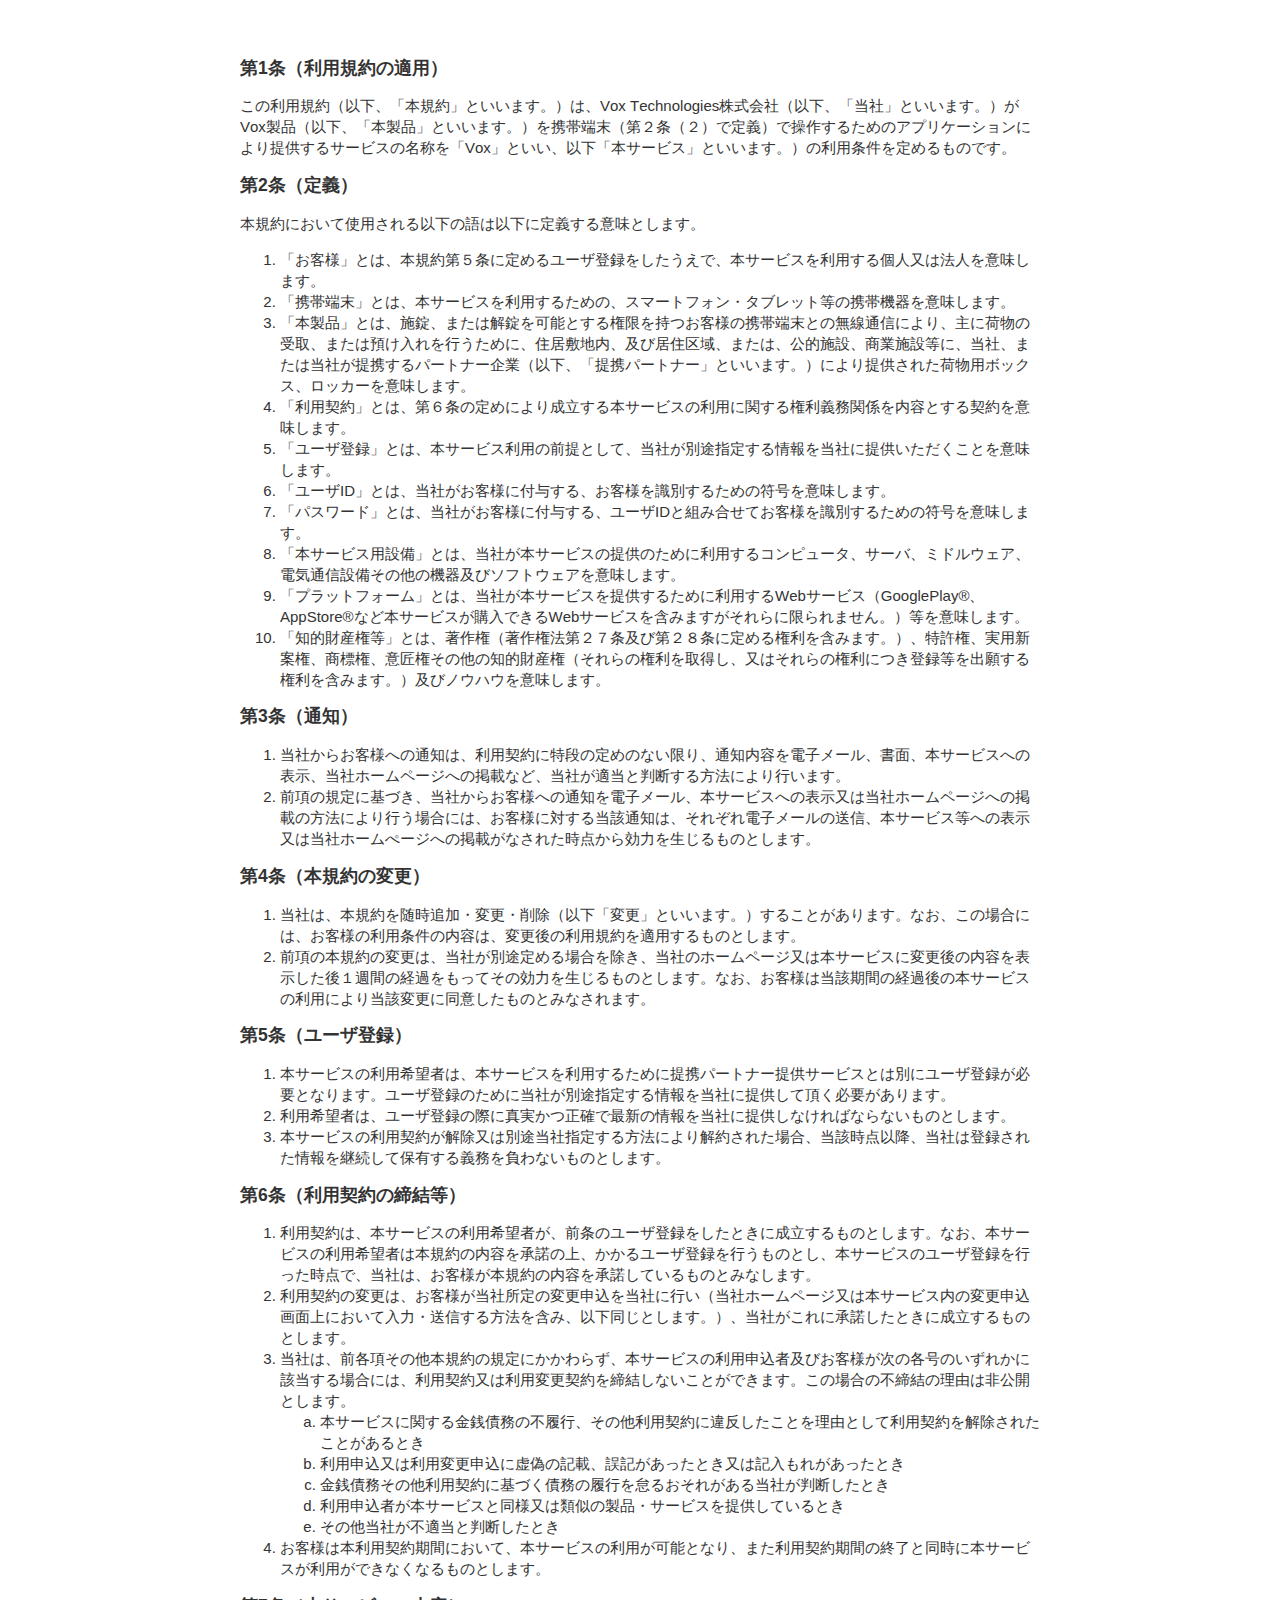
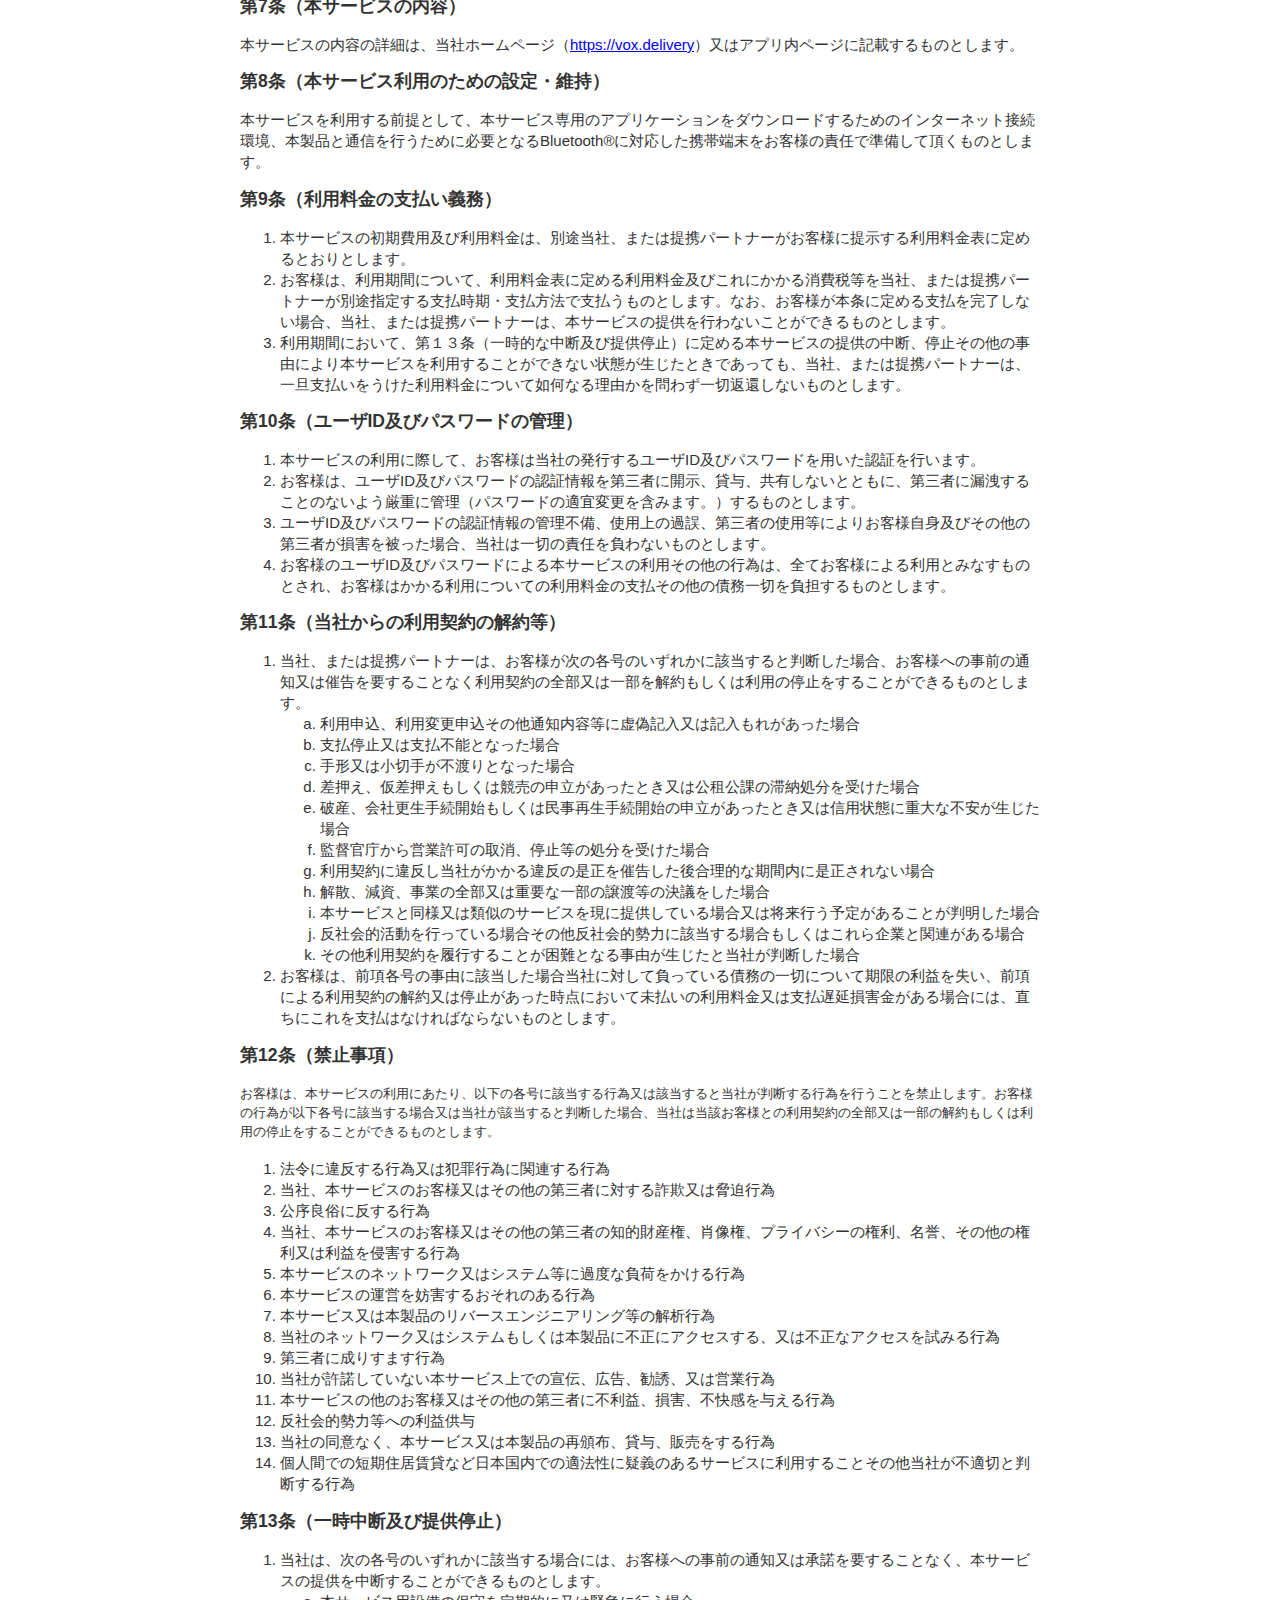
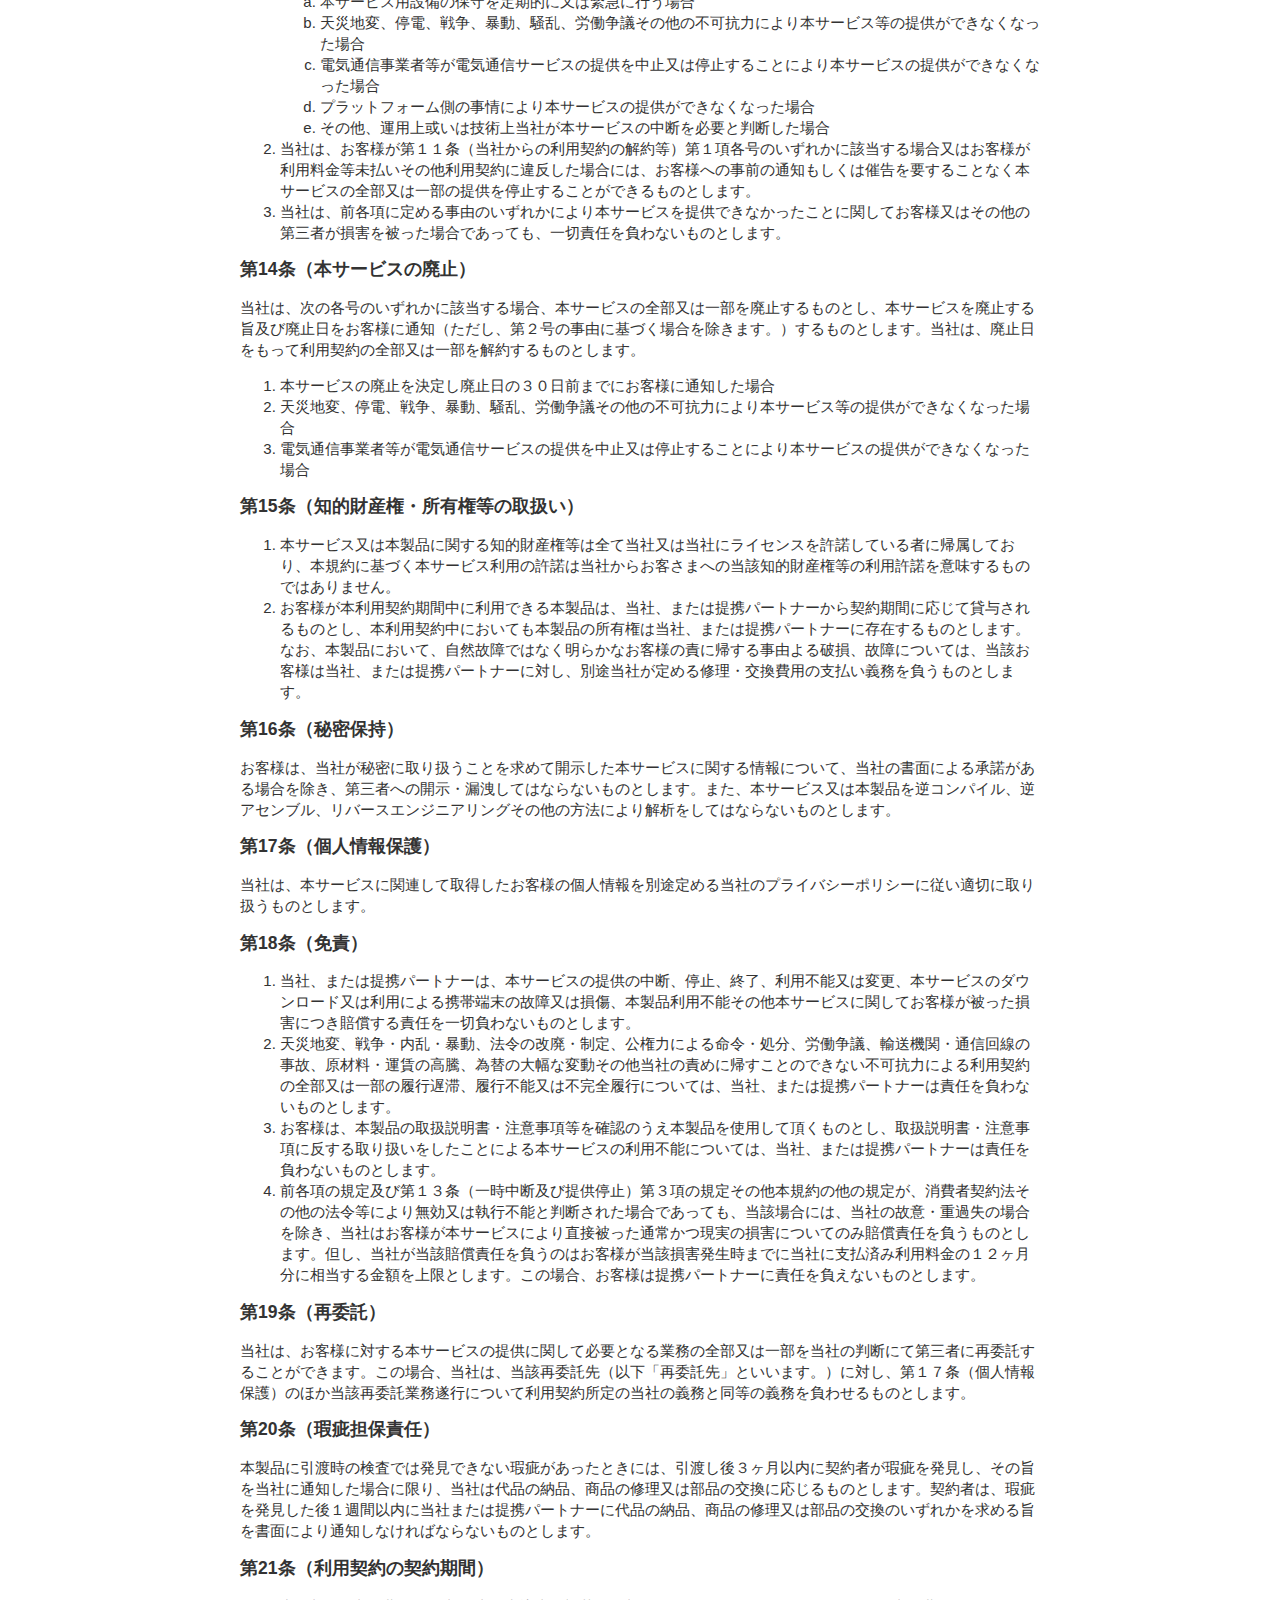
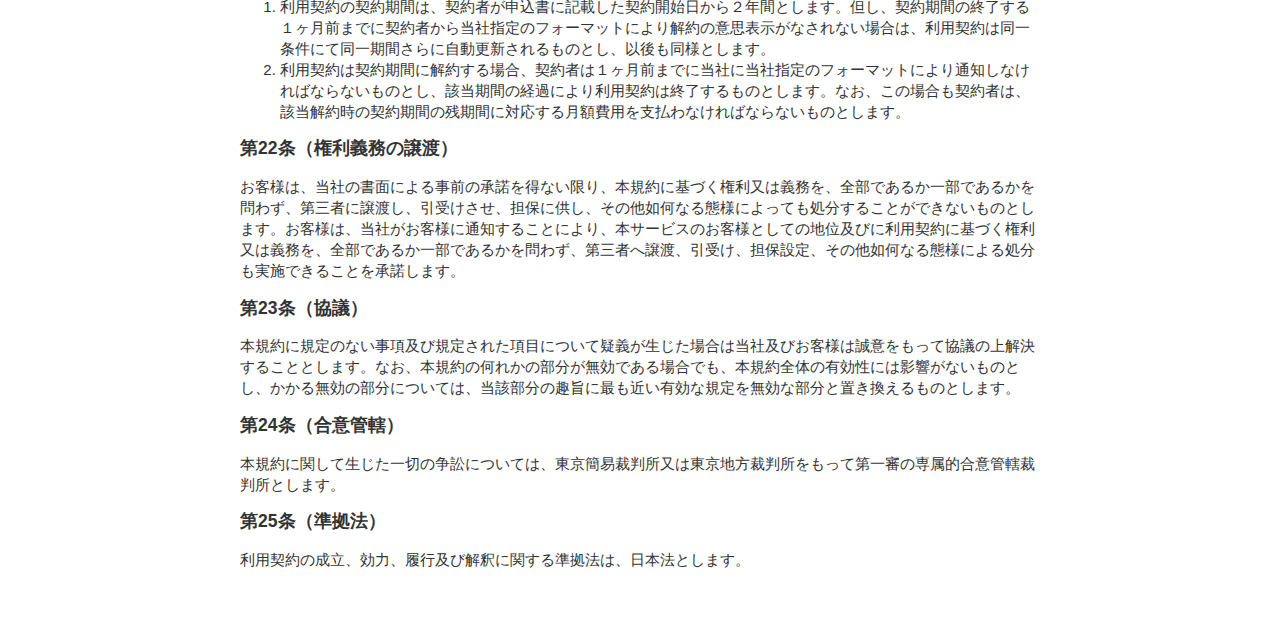
==== termofuse.html @ 07110d40 "pp and term upload" ====
<!DOCTYPE html>
    <html>
    <head>
      <meta charset="utf-8">
      <meta http-equiv="X-UA-Compatible" content="IE=edge">
      <!-- common.css -->
      <style>* {-webkit-tap-highlight-color: rgba(0,0,0,0);}html {-webkit-text-size-adjust: none;}body {font-family: -apple-system, Helvetica, Arial, sans-serif;margin: 0;padding: 20px;color: #333;word-wrap: break-word;}h1, h2, h3, h4, h5, h6 {line-height: 1.1;}img {max-width: 100% !important;height: auto;}blockquote {margin: 0;padding: 0 15px;color: #777;border-left: 4px solid #ddd;}hr {background-color: #ddd;border: 0;height: 1px;margin: 15px 0;}code {font-family: Menlo, Consolas, 'Ubuntu Mono', Monaco, 'source-code-pro', monospace;line-height: 1.4;margin: 0;padding: 0.2em 0;font-size: 90%;background-color: rgba(0,0,0,0.04);border-radius: 3px;}pre > code {margin: 0;padding: 0;font-size: 100%;word-break: normal;background: transparent;border: 0;}ol {list-style-type: decimal;}ol ol, ul ol {list-style-type: lower-latin;}ol ol ol, ul ol ol, ul ul ol, ol ul ol {list-style-type: lower-roman;}table {border-spacing: 0;border-collapse: collapse;margin-top: 0;margin-bottom: 16px;}table th {font-weight: bold;}table th, table td {padding: 6px 13px;border: 1px solid #ddd;}table tr {border-top: 1px solid #ccc;}table tr:nth-child(even) {background-color: #f8f8f8;}input[type="checkbox"] {cursor: default;margin-right: 0.5em;font-size: 13px;}.task-list-item {list-style-type: none;}.task-list-item+.task-list-item {margin-top: 3px;}.task-list-item input {float: left;margin: 0.3em 1em 0.25em -1.6em;vertical-align: middle;}#tag-field {margin: 8px 2px 10px;}#tag-field .tag {display: inline-block;background: #cadff3;border-radius: 4px;padding: 1px 8px;color: black;font-size: 12px;margin-right: 10px;line-height: 1.4;}</style>
      <!-- ace-static.css -->
      <style>.ace_static_highlight {white-space: pre-wrap;}.ace_static_highlight .ace_gutter {width: 2em;text-align: right;padding: 0 3px 0 0;margin-right: 3px;}.ace_static_highlight.ace_show_gutter > .ace_line {padding-left: 2.6em;}.ace_static_highlight .ace_line {position: relative;}.ace_static_highlight .ace_gutter-cell {-moz-user-select: -moz-none;-khtml-user-select: none;-webkit-user-select: none;user-select: none;top: 0;bottom: 0;left: 0;position: absolute;}.ace_static_highlight .ace_gutter-cell:before {content: counter(ace_line, decimal);counter-increment: ace_line;}.ace_static_highlight {counter-reset: ace_line;}</style>
      <style>.ace-monokai .ace_gutter {background: #2F3129;color: #8F908A}.ace-monokai .ace_print-margin {width: 1px;background: #555651}.ace-monokai {background-color: #272822;color: #F8F8F2}.ace-monokai .ace_cursor {color: #F8F8F0}.ace-monokai .ace_marker-layer .ace_selection {background: #49483E}.ace-monokai.ace_multiselect .ace_selection.ace_start {box-shadow: 0 0 3px 0px #272822;}.ace-monokai .ace_marker-layer .ace_step {background: rgb(102, 82, 0)}.ace-monokai .ace_marker-layer .ace_bracket {margin: -1px 0 0 -1px;border: 1px solid #49483E}.ace-monokai .ace_marker-layer .ace_active-line {background: #202020}.ace-monokai .ace_gutter-active-line {background-color: #272727}.ace-monokai .ace_marker-layer .ace_selected-word {border: 1px solid #49483E}.ace-monokai .ace_invisible {color: #52524d}.ace-monokai .ace_entity.ace_name.ace_tag,.ace-monokai .ace_keyword,.ace-monokai .ace_meta.ace_tag,.ace-monokai .ace_storage {color: #F92672}.ace-monokai .ace_punctuation,.ace-monokai .ace_punctuation.ace_tag {color: #fff}.ace-monokai .ace_constant.ace_character,.ace-monokai .ace_constant.ace_language,.ace-monokai .ace_constant.ace_numeric,.ace-monokai .ace_constant.ace_other {color: #AE81FF}.ace-monokai .ace_invalid {color: #F8F8F0;background-color: #F92672}.ace-monokai .ace_invalid.ace_deprecated {color: #F8F8F0;background-color: #AE81FF}.ace-monokai .ace_support.ace_constant,.ace-monokai .ace_support.ace_function {color: #66D9EF}.ace-monokai .ace_fold {background-color: #A6E22E;border-color: #F8F8F2}.ace-monokai .ace_storage.ace_type,.ace-monokai .ace_support.ace_class,.ace-monokai .ace_support.ace_type {font-style: italic;color: #66D9EF}.ace-monokai .ace_entity.ace_name.ace_function,.ace-monokai .ace_entity.ace_other,.ace-monokai .ace_entity.ace_other.ace_attribute-name,.ace-monokai .ace_variable {color: #A6E22E}.ace-monokai .ace_variable.ace_parameter {font-style: italic;color: #FD971F}.ace-monokai .ace_string {color: #E6DB74}.ace-monokai .ace_comment {color: #75715E}.ace-monokai .ace_indent-guide {background: url([data-uri]) right repeat-y}</style>
      <!-- export.css -->
      <style>
        body{margin:0 auto;max-width:800px;line-height:1.4}
        #nav{margin:5px 0 10px;font-size:15px}
        #titlearea{border-bottom:1px solid #ccc;font-size:17px;padding:10px 0;}
        #contentarea{font-size:15px;margin:16px 0}
        .cell{outline:0;min-height:20px;margin:5px 0;padding:5px 0;}
        .code-cell{font-family:Menlo,Consolas,'Ubuntu Mono',Monaco,'source-code-pro',monospace;font-size:12px;}
        .latex-cell{white-space:pre-wrap;}
      </style>
      <!-- User CSS -->
      <style> .text-cell {font-size: 15px;}.code-cell {font-size: 12px;}.markdown-cell {font-size: 15px;}.latex-cell {font-size: 15px;}</style>
    </head>
    <body>
      
      
      <div id="contentarea"><div class="cell text-cell"><div><h3><span style="font-kerning: none">第1条（利用規約の適用）</span></h3></div><div><span style="font-kerning: none"><div><span style="font-kerning: none">この利用規約（以下、「本規約」といいます。）は、Vox Technologies株式会社（以下、「当社」といいます。）がVox製品（以下、「本製品」といいます。）を携帯端末（第２条（２）で定義）で操作するためのアプリケーションにより提供するサービスの名称を「Vox」といい、以下「本サービス」といいます。）の利用条件を定めるものです。</span></div><div><span style="font-kerning: none"><h3><span style="font-kerning: none">第2条（定義）</span></h3><div><span style="font-kerning: none">本規約において使用される以下の語は以下に定義する意味とします。<br></span></div><div><span style="font-kerning: none"><p style="margin: 0px; font-stretch: normal; font-size: 11px; line-height: normal; font-family: &quot;Arial Unicode MS&quot;; color: rgb(0, 0, 0); -webkit-text-stroke-width: initial; -webkit-text-stroke-color: rgb(0, 0, 0);"></p><ol><li><span style="-webkit-text-stroke-width: initial;">「お客様」とは、本規約第５条に定めるユーザ登録をしたうえで、本サービスを利用する個人又は法人を意味します。</span><br></li><li><span style="-webkit-text-stroke-width: initial;">「携帯端末」とは、本サービスを利用するための、スマートフォン・タブレット等の携帯機器を意味します。</span><br></li><li><span style="-webkit-text-stroke-width: initial;">「本製品」とは、施錠、または解錠を可能とする権限を持つお客様の携帯端末との無線通信により、主に荷物の受取、または預け入れを行うために、住居敷地内、及び居住区域、または、公的施設、商業施設等に、当社、または当社が提携するパートナー企業（以下、「提携パートナー」といいます。）により提供された荷物用ボックス、ロッカーを意味します。</span><br></li><li><span style="-webkit-text-stroke-width: initial;">「利用契約」とは、第６条の定めにより成立する本サービスの利用に関する権利義務関係を内容とする契約を意味します。</span><br></li><li><span style="-webkit-text-stroke-width: initial;">「ユーザ登録」とは、本サービス利用の前提として、当社が別途指定する情報を当社に提供いただくことを意味します。</span><br></li><li><span style="-webkit-text-stroke-width: initial;">「ユーザID」とは、当社がお客様に付与する、お客様を識別するための符号を意味します。</span><br></li><li><span style="-webkit-text-stroke-width: initial;">「パスワード」とは、当社がお客様に付与する、ユーザIDと組み合せてお客様を識別するための符号を意味します。</span><br></li><li><span style="-webkit-text-stroke-width: initial;">「本サービス用設備」とは、当社が本サービスの提供のために利用するコンピュータ、サーバ、ミドルウェア、電気通信設備その他の機器及びソフトウェアを意味します。</span><br></li><li><span style="-webkit-text-stroke-width: initial;">「プラットフォーム」とは、当社が本サービスを提供するために利用するWebサービス（GooglePlay®、AppStore®など本サービスが購入できるWebサービスを含みますがそれらに限られません。）等を意味します。</span><br></li><li><span style="-webkit-text-stroke-width: initial;">「知的財産権等」とは、著作権（著作権法第２７条及び第２８条に定める権利を含みます。）、特許権、実用新案権、商標権、意匠権その他の知的財産権（それらの権利を取得し、又はそれらの権利につき登録等を出願する権利を含みます。）及びノウハウを意味します。</span><br></li></ol><div></div><p></p><h3><span style="font-kerning: none">第3条（通知）</span></h3><div><span style="font-kerning: none"><p style="margin: 0px; font-stretch: normal; font-size: 11px; line-height: normal; font-family: &quot;Arial Unicode MS&quot;; color: rgb(0, 0, 0); -webkit-text-stroke-width: initial; -webkit-text-stroke-color: rgb(0, 0, 0);"></p><ol><li><span style="-webkit-text-stroke-width: initial;">当社からお客様への通知は、利用契約に特段の定めのない限り、通知内容を電子メール、書面、本サービスへの表示、当社ホームページへの掲載など、当社が適当と判断する方法により行います。</span></li><li><span style="-webkit-text-stroke-width: initial;">前項の規定に基づき、当社からお客様への通知を電子メール、本サービスへの表示又は当社ホームページへの掲載の方法により行う場合には、お客様に対する当該通知は、それぞれ電子メールの送信、本サービス等への表示又は当社ホームぺージへの掲載がなされた時点から効力を生じるものとします。</span></li></ol><div></div><p></p><h3><span style="font-kerning: none">第4条（本規約の変更）</span></h3><p style="margin: 0px; font-stretch: normal; font-size: 11px; line-height: normal; font-family: &quot;Arial Unicode MS&quot;; color: rgb(0, 0, 0); -webkit-text-stroke-width: initial; -webkit-text-stroke-color: rgb(0, 0, 0);"><span style="font-kerning: none"></span></p><p style="margin: 0px; font-stretch: normal; font-size: 11px; line-height: normal; font-family: &quot;Arial Unicode MS&quot;; color: rgb(0, 0, 0); -webkit-text-stroke-width: initial; -webkit-text-stroke-color: rgb(0, 0, 0);"></p><ol><li><span style="-webkit-text-stroke-width: initial;">当社は、本規約を随時追加・変更・削除（以下「変更」といいます。）することがあります。なお、この場合には、お客様の利用条件の内容は、変更後の利用規約を適用するものとします。</span></li><li><span style="-webkit-text-stroke-width: initial;">前項の本規約の変更は、当社が別途定める場合を除き、当社のホームページ又は本サービスに変更後の内容を表示した後１週間の経過をもってその効力を生じるものとします。なお、お客様は当該期間の経過後の本サービスの利用により当該変更に同意したものとみなされます。</span></li></ol><div></div><p></p><h3><span style="font-kerning: none">第5条（ユーザ登録）</span></h3><p style="margin: 0px; font-stretch: normal; font-size: 11px; line-height: normal; font-family: &quot;Arial Unicode MS&quot;; color: rgb(0, 0, 0); -webkit-text-stroke-width: initial; -webkit-text-stroke-color: rgb(0, 0, 0);"></p><ol><li><span style="-webkit-text-stroke-width: initial;">本サービスの利用希望者は、本サービスを利用するために提携パートナー提供サービスとは別にユーザ登録が必要となります。ユーザ登録のために当社が別途指定する情報を当社に提供して頂く必要があります。</span><br></li><li><span style="-webkit-text-stroke-width: initial;">利用希望者は、ユーザ登録の際に真実かつ正確で最新の情報を当社に提供しなければならないものとします。</span></li><li><span style="-webkit-text-stroke-width: initial;">本サービスの利用契約が解除又は別途当社指定する方法により解約された場合、当該時点以降、当社は登録された情報を継続して保有する義務を負わないものとします。</span></li></ol><p></p><div><span style="font-kerning: none"><h3><span style="font-kerning: none">第6条（利用契約の締結等）</span></h3><p style="margin: 0px; font-stretch: normal; font-size: 11px; line-height: normal; font-family: &quot;Arial Unicode MS&quot;; color: rgb(0, 0, 0); -webkit-text-stroke-width: initial; -webkit-text-stroke-color: rgb(0, 0, 0);"></p><ol><li><span style="-webkit-text-stroke-width: initial;">利用契約は、本サービスの利用希望者が、前条のユーザ登録をしたときに成立するものとします。なお、本サービスの利用希望者は本規約の内容を承諾の上、かかるユーザ登録を行うものとし、本サービスのユーザ登録を行った時点で、当社は、お客様が本規約の内容を承諾しているものとみなします。</span></li><li><span style="-webkit-text-stroke-width: initial;">利用契約の変更は、お客様が当社所定の変更申込を当社に行い（当社ホームページ又は本サービス内の変更申込画面上において入力・送信する方法を含み、以下同じとします。）、当社がこれに承諾したときに成立するものとします。</span></li><li><span style="-webkit-text-stroke-width: initial;">当社は、前各項その他本規約の規定にかかわらず、本サービスの利用申込者及びお客様が次の各号のいずれかに該当する場合には、利用契約又は利用変更契約を締結しないことができます。この場合の不締結の理由は非公開とします。</span></li><ol><li><span style="-webkit-text-stroke-width: initial;">本サービスに関する金銭債務の不履行、その他利用契約に違反したことを理由として利用契約を解除されたことがあるとき</span></li><li><span style="-webkit-text-stroke-width: initial;">利用申込又は利用変更申込に虚偽の記載、誤記があったとき又は記入もれがあったとき</span></li><li><span style="-webkit-text-stroke-width: initial;">金銭債務その他利用契約に基づく債務の履行を怠るおそれがある当社が判断したとき</span></li><li><span style="-webkit-text-stroke-width: initial;">利用申込者が本サービスと同様又は類似の製品・サービスを提供しているとき</span></li><li><span style="-webkit-text-stroke-width: initial;">その他当社が不適当と判断したとき</span></li></ol><li><span style="-webkit-text-stroke-width: initial;">お客様は本利用契約期間において、本サービスの利用が可能となり、また利用契約期間の終了と同時に本サービスが利用ができなくなるものとします。</span></li></ol><h3><span style="-webkit-text-stroke-width: initial;">第7条（本サービスの内容）</span></h3><p></p><div><span style="font-kerning: none">本サービスの内容の詳細は、当社ホームページ（<a href="https://vox.delivery">https://vox.delivery</a>）又はアプリ内ページに記載するものとします。</span></div><p style="margin: 0px; font-stretch: normal; font-size: 11px; line-height: normal; font-family: &quot;Arial Unicode MS&quot;; color: rgb(0, 0, 0); -webkit-text-stroke-width: initial; -webkit-text-stroke-color: rgb(0, 0, 0);"><span style="font-kerning: none"></span></p><h3><span style="font-kerning: none">第8条（本サービス利用のための設定・維持）</span></h3><p style="margin: 0px; font-stretch: normal; font-size: 11px; line-height: normal; font-family: &quot;Arial Unicode MS&quot;; color: rgb(0, 0, 0); -webkit-text-stroke-width: initial; -webkit-text-stroke-color: rgb(0, 0, 0);"><span style="font-kerning: none"></span></p><div><span style="font-kerning: none">本サービスを利用する前提として、本サービス専用のアプリケーションをダウンロードするためのインターネット接続環境、本製品と通信を行うために必要となるBluetooth®に対応した携帯端末をお客様の責任で準備して頂くものとします。</span></div><p style="margin: 0px; font-stretch: normal; font-size: 11px; line-height: normal; font-family: &quot;Arial Unicode MS&quot;; color: rgb(0, 0, 0); -webkit-text-stroke-width: initial; -webkit-text-stroke-color: rgb(0, 0, 0);"><span style="font-kerning: none"></span></p><h3><span style="font-kerning: none">第9条（利用料金の支払い義務）</span></h3><p style="margin: 0px; font-stretch: normal; font-size: 11px; line-height: normal; font-family: &quot;Arial Unicode MS&quot;; color: rgb(0, 0, 0); -webkit-text-stroke-width: initial; -webkit-text-stroke-color: rgb(0, 0, 0);"></p><ol><li><span style="-webkit-text-stroke-width: initial;">本サービスの初期費用及び利用料金は、別途当社、または提携パートナーがお客様に提示する利用料金表に定めるとおりとします。</span></li><li><span style="-webkit-text-stroke-width: initial;">お客様は、利用期間について、利用料金表に定める利用料金及びこれにかかる消費税等を当社、または提携パートナーが別途指定する支払時期・支払方法で支払うものとします。なお、お客様が本条に定める支払を完了しない場合、当社、または提携パートナーは、本サービスの提供を行わないことができるものとします。</span></li><li><span style="-webkit-text-stroke-width: initial;">利用期間において、第１３条（一時的な中断及び提供停止）に定める本サービスの提供の中断、停止その他の事由により本サービスを利用することができない状態が生じたときであっても、当社、または提携パートナーは、一旦支払いをうけた利用料金について如何なる理由かを問わず一切返還しないものとします。</span></li></ol><p></p><div><span style="font-kerning: none"><h3><span style="font-kerning: none">第10条（ユーザID及びパスワードの管理）</span></h3><p style="margin: 0px; font-stretch: normal; font-size: 11px; line-height: normal; font-family: &quot;Arial Unicode MS&quot;; color: rgb(0, 0, 0); -webkit-text-stroke-width: initial; -webkit-text-stroke-color: rgb(0, 0, 0);"></p><ol><li><span style="-webkit-text-stroke-width: initial;">本サービスの利用に際して、お客様は当社の発行するユーザID及びパスワードを用いた認証を行います。</span></li><li><span style="-webkit-text-stroke-width: initial;">お客様は、ユーザID及びパスワードの認証情報を第三者に開示、貸与、共有しないとともに、第三者に漏洩することのないよう厳重に管理（パスワードの適宜変更を含みます。）するものとします。</span></li><li><span style="-webkit-text-stroke-width: initial;">ユーザID及びパスワードの認証情報の管理不備、使用上の過誤、第三者の使用等によりお客様自身及びその他の第三者が損害を被った場合、当社は一切の責任を負わないものとします。</span></li><li><span style="-webkit-text-stroke-width: initial;">お客様のユーザID及びパスワードによる本サービスの利用その他の行為は、全てお客様による利用とみなすものとされ、お客様はかかる利用についての利用料金の支払その他の債務一切を負担するものとします。</span></li></ol><p></p><div><span style="font-kerning: none"><h3><span style="font-kerning: none">第11条（当社からの利用契約の解約等）</span></h3><p style="margin: 0px; font-stretch: normal; font-size: 11px; line-height: normal; font-family: &quot;Arial Unicode MS&quot;; color: rgb(0, 0, 0); -webkit-text-stroke-width: initial; -webkit-text-stroke-color: rgb(0, 0, 0);"><span style="font-kerning: none"></span></p><p style="margin: 0px; font-stretch: normal; font-size: 11px; line-height: normal; font-family: &quot;Arial Unicode MS&quot;; color: rgb(0, 0, 0); -webkit-text-stroke-width: initial; -webkit-text-stroke-color: rgb(0, 0, 0);"></p><ol><li><span style="-webkit-text-stroke-width: initial;">当社、または提携パートナーは、お客様が次の各号のいずれかに該当すると判断した場合、お客様への事前の通知又は催告を要することなく利用契約の全部又は一部を解約もしくは利用の停止をすることができるものとします。</span></li><ol><li><span style="-webkit-text-stroke-width: initial;">利用申込、利用変更申込その他通知内容等に虚偽記入又は記入もれがあった場合</span></li><li><span style="-webkit-text-stroke-width: initial;">支払停止又は支払不能となった場合</span></li><li><span style="-webkit-text-stroke-width: initial;">手形又は小切手が不渡りとなった場合</span></li><li><span style="-webkit-text-stroke-width: initial;">差押え、仮差押えもしくは競売の申立があったとき又は公租公課の滞納処分を受けた場合</span></li><li><span style="-webkit-text-stroke-width: initial;">破産、会社更生手続開始もしくは民事再生手続開始の申立があったとき又は信用状態に重大な不安が生じた場合</span></li><li><span style="-webkit-text-stroke-width: initial;">監督官庁から営業許可の取消、停止等の処分を受けた場合</span></li><li><span style="-webkit-text-stroke-width: initial;">利用契約に違反し当社がかかる違反の是正を催告した後合理的な期間内に是正されない場合</span></li><li><span style="-webkit-text-stroke-width: initial;">解散、減資、事業の全部又は重要な一部の譲渡等の決議をした場合</span></li><li><span style="-webkit-text-stroke-width: initial;">本サービスと同様又は類似のサービスを現に提供している場合又は将来行う予定があることが判明した場合</span></li><li><span style="-webkit-text-stroke-width: initial;">反社会的活動を行っている場合その他反社会的勢力に該当する場合もしくはこれら企業と関連がある場合</span></li><li><span style="-webkit-text-stroke-width: initial;">その他利用契約を履行することが困難となる事由が生じたと当社が判断した場合</span></li></ol><li><span style="-webkit-text-stroke-width: initial;">お客様は、前項各号の事由に該当した場合当社に対して負っている債務の一切について期限の利益を失い、前項による利用契約の解約又は停止があった時点において未払いの利用料金又は支払遅延損害金がある場合には、直ちにこれを支払はなければならないものとします。</span></li></ol><div><h3><span style="font-kerning: none">第12条（禁止事項）</span></h3><h3><span style="-webkit-text-stroke-width: initial; font-size: 13px; font-weight: normal;">お客様は、本サービスの利用にあたり、以下の各号に該当する行為又は該当すると当社が判断する行為を行うことを禁止します。お客様の行為が以下各号に該当する場合又は当社が該当すると判断した場合、当社は当該お客様との利用契約の全部又は一部の解約もしくは利用の停止をすることができるものとします。</span></h3><ol><li><span style="-webkit-text-stroke-width: initial;">法令に違反する行為又は犯罪行為に関連する行為</span><br></li><li><span style="-webkit-text-stroke-width: initial;">当社、本サービスのお客様又はその他の第三者に対する詐欺又は脅迫行為</span><br></li><li><span style="-webkit-text-stroke-width: initial;">公序良俗に反する行為</span><br></li><li><span style="-webkit-text-stroke-width: initial;">当社、本サービスのお客様又はその他の第三者の知的財産権、肖像権、プライバシーの権利、名誉、その他の権利又は利益を侵害する行為</span><br></li><li><span style="-webkit-text-stroke-width: initial;">本サービスのネットワーク又はシステム等に過度な負荷をかける行為</span><br></li><li><span style="-webkit-text-stroke-width: initial;">本サービスの運営を妨害するおそれのある行為</span><br></li><li><span style="-webkit-text-stroke-width: initial;">本サービス又は本製品のリバースエンジニアリング等の解析行為</span><br></li><li><span style="-webkit-text-stroke-width: initial;">当社のネットワーク又はシステムもしくは本製品に不正にアクセスする、又は不正なアクセスを試みる行為</span><br></li><li><span style="-webkit-text-stroke-width: initial;">第三者に成りすます行為</span><br></li><li><span style="-webkit-text-stroke-width: initial;">当社が許諾していない本サービス上での宣伝、広告、勧誘、又は営業行為</span><br></li><li><span style="-webkit-text-stroke-width: initial;">本サービスの他のお客様又はその他の第三者に不利益、損害、不快感を与える行為</span><br></li><li><span style="-webkit-text-stroke-width: initial;">反社会的勢力等への利益供与</span><br></li><li><span style="-webkit-text-stroke-width: initial;">当社の同意なく、本サービス又は本製品の再頒布、貸与、販売をする行為</span><br></li><li><span style="-webkit-text-stroke-width: initial;">個人間での短期住居賃貸など日本国内での適法性に疑義のあるサービスに利用することその他当社が不適切と判断する行為</span></li></ol><h3>第13条（一時中断及び提供停止）</h3><p></p></div><div><div><ol><li>当社は、次の各号のいずれかに該当する場合には、お客様への事前の通知又は承諾を要することなく、本サービスの提供を中断することができるものとします。</li><ol><li>本サービス用設備の保守を定期的に又は緊急に行う場合</li><li>天災地変、停電、戦争、暴動、騒乱、労働争議その他の不可抗力により本サービス等の提供ができなくなった場合</li><li>電気通信事業者等が電気通信サービスの提供を中止又は停止することにより本サービスの提供ができなくなった場合</li><li>プラットフォーム側の事情により本サービスの提供ができなくなった場合</li><li>その他、運用上或いは技術上当社が本サービスの中断を必要と判断した場合</li></ol><li>当社は、お客様が第１１条（当社からの利用契約の解約等）第１項各号のいずれかに該当する場合又はお客様が利用料金等未払いその他利用契約に違反した場合には、お客様への事前の通知もしくは催告を要することなく本サービスの全部又は一部の提供を停止することができるものとします。</li><li>当社は、前各項に定める事由のいずれかにより本サービスを提供できなかったことに関してお客様又はその他の第三者が損害を被った場合であっても、一切責任を負わないものとします。</li></ol><h3>第14条（本サービスの廃止）</h3></div></div><div><div>当社は、次の各号のいずれかに該当する場合、本サービスの全部又は一部を廃止するものとし、本サービスを廃止する旨及び廃止日をお客様に通知（ただし、第２号の事由に基づく場合を除きます。）するものとします。当社は、廃止日をもって利用契約の全部又は一部を解約するものとします。</div><div><ol><li>本サービスの廃止を決定し廃止日の３０日前までにお客様に通知した場合</li><li>天災地変、停電、戦争、暴動、騒乱、労働争議その他の不可抗力により本サービス等の提供ができなくなった場合</li><li>電気通信事業者等が電気通信サービスの提供を中止又は停止することにより本サービスの提供ができなくなった場合</li></ol></div></div><div><h3>第15条（知的財産権・所有権等の取扱い）</h3><div><ol><li>本サービス又は本製品に関する知的財産権等は全て当社又は当社にライセンスを許諾している者に帰属しており、本規約に基づく本サービス利用の許諾は当社からお客さまへの当該知的財産権等の利用許諾を意味するものではありません。</li><li>お客様が本利用契約期間中に利用できる本製品は、当社、または提携パートナーから契約期間に応じて貸与されるものとし、本利用契約中においても本製品の所有権は当社、または提携パートナーに存在するものとします。なお、本製品において、自然故障ではなく明らかなお客様の責に帰する事由よる破損、故障については、当該お客様は当社、または提携パートナーに対し、別途当社が定める修理・交換費用の支払い義務を負うものとします。</li></ol><div><h3>第16条（秘密保持）</h3><div>お客様は、当社が秘密に取り扱うことを求めて開示した本サービスに関する情報について、当社の書面による承諾がある場合を除き、第三者への開示・漏洩してはならないものとします。また、本サービス又は本製品を逆コンパイル、逆アセンブル、リバースエンジニアリングその他の方法により解析をしてはならないものとします。<br></div></div></div></div><div><h3>第17条（個人情報保護）</h3><div>当社は、本サービスに関連して取得したお客様の個人情報を別途定める当社のプライバシーポリシーに従い適切に取り扱うものとします。</div></div><div><h3>第18条（免責）</h3><div><ol><li>当社、または提携パートナーは、本サービスの提供の中断、停止、終了、利用不能又は変更、本サービスのダウンロード又は利用による携帯端末の故障又は損傷、本製品利用不能その他本サービスに関してお客様が被った損害につき賠償する責任を一切負わないものとします。</li><li>天災地変、戦争・内乱・暴動、法令の改廃・制定、公権力による命令・処分、労働争議、輸送機関・通信回線の事故、原材料・運賃の高騰、為替の大幅な変動その他当社の責めに帰すことのできない不可抗力による利用契約の全部又は一部の履行遅滞、履行不能又は不完全履行については、当社、または提携パートナーは責任を負わないものとします。</li><li>お客様は、本製品の取扱説明書・注意事項等を確認のうえ本製品を使用して頂くものとし、取扱説明書・注意事項に反する取り扱いをしたことによる本サービスの利用不能については、当社、または提携パートナーは責任を負わないものとします。</li><li>前各項の規定及び第１３条（一時中断及び提供停止）第３項の規定その他本規約の他の規定が、消費者契約法その他の法令等により無効又は執行不能と判断された場合であっても、当該場合には、当社の故意・重過失の場合を除き、当社はお客様が本サービスにより直接被った通常かつ現実の損害についてのみ賠償責任を負うものとします。但し、当社が当該賠償責任を負うのはお客様が当該損害発生時までに当社に支払済み利用料金の１２ヶ月分に相当する金額を上限とします。この場合、お客様は提携パートナーに責任を負えないものとします。</li></ol><div><h3>第19条（再委託）</h3><div>当社は、お客様に対する本サービスの提供に関して必要となる業務の全部又は一部を当社の判断にて第三者に再委託することができます。この場合、当社は、当該再委託先（以下「再委託先」といいます。）に対し、第１７条（個人情報保護）のほか当該再委託業務遂行について利用契約所定の当社の義務と同等の義務を負わせるものとします。</div></div></div></div><div><h3>第20条（瑕疵担保責任）</h3><div>本製品に引渡時の検査では発見できない瑕疵があったときには、引渡し後３ヶ月以内に契約者が瑕疵を発見し、その旨を当社に通知した場合に限り、当社は代品の納品、商品の修理又は部品の交換に応じるものとします。契約者は、瑕疵を発見した後１週間以内に当社または提携パートナーに代品の納品、商品の修理又は部品の交換のいずれかを求める旨を書面により通知しなければならないものとします。</div></div><div><h3>第21条（利用契約の契約期間）</h3><div><ol><li>利用契約の契約期間は、契約者が申込書に記載した契約開始日から２年間とします。但し、契約期間の終了する１ヶ月前までに契約者から当社指定のフォーマットにより解約の意思表示がなされない場合は、利用契約は同一条件にて同一期間さらに自動更新されるものとし、以後も同様とします。</li><li>利用契約は契約期間に解約する場合、契約者は１ヶ月前までに当社に当社指定のフォーマットにより通知しなければならないものとし、該当期間の経過により利用契約は終了するものとします。なお、この場合も契約者は、該当解約時の契約期間の残期間に対応する月額費用を支払わなければならないものとします。</li></ol><div><h3>第22条（権利義務の譲渡）</h3><div>お客様は、当社の書面による事前の承諾を得ない限り、本規約に基づく権利又は義務を、全部であるか一部であるかを問わず、第三者に譲渡し、引受けさせ、担保に供し、その他如何なる態様によっても処分することができないものとします。お客様は、当社がお客様に通知することにより、本サービスのお客様としての地位及びに利用契約に基づく権利又は義務を、全部であるか一部であるかを問わず、第三者へ譲渡、引受け、担保設定、その他如何なる態様による処分も実施できることを承諾します。</div></div></div></div><div><h3>第23条（協議）</h3><div>本規約に規定のない事項及び規定された項目について疑義が生じた場合は当社及びお客様は誠意をもって協議の上解決することとします。なお、本規約の何れかの部分が無効である場合でも、本規約全体の有効性には影響がないものとし、かかる無効の部分については、当該部分の趣旨に最も近い有効な規定を無効な部分と置き換えるものとします。</div></div><div><h3>第24条（合意管轄）</h3><div>本規約に関して生じた一切の争訟については、東京簡易裁判所又は東京地方裁判所をもって第一審の専属的合意管轄裁判所とします。</div></div><div><h3>第25条（準拠法）</h3><div>利用契約の成立、効力、履行及び解釈に関する準拠法は、日本法とします。</div></div><p></p></span></div></span></div></span></div></span></div></span></div></span></div></span></div></div></div>
      <script></script>
    </body>
    </html>
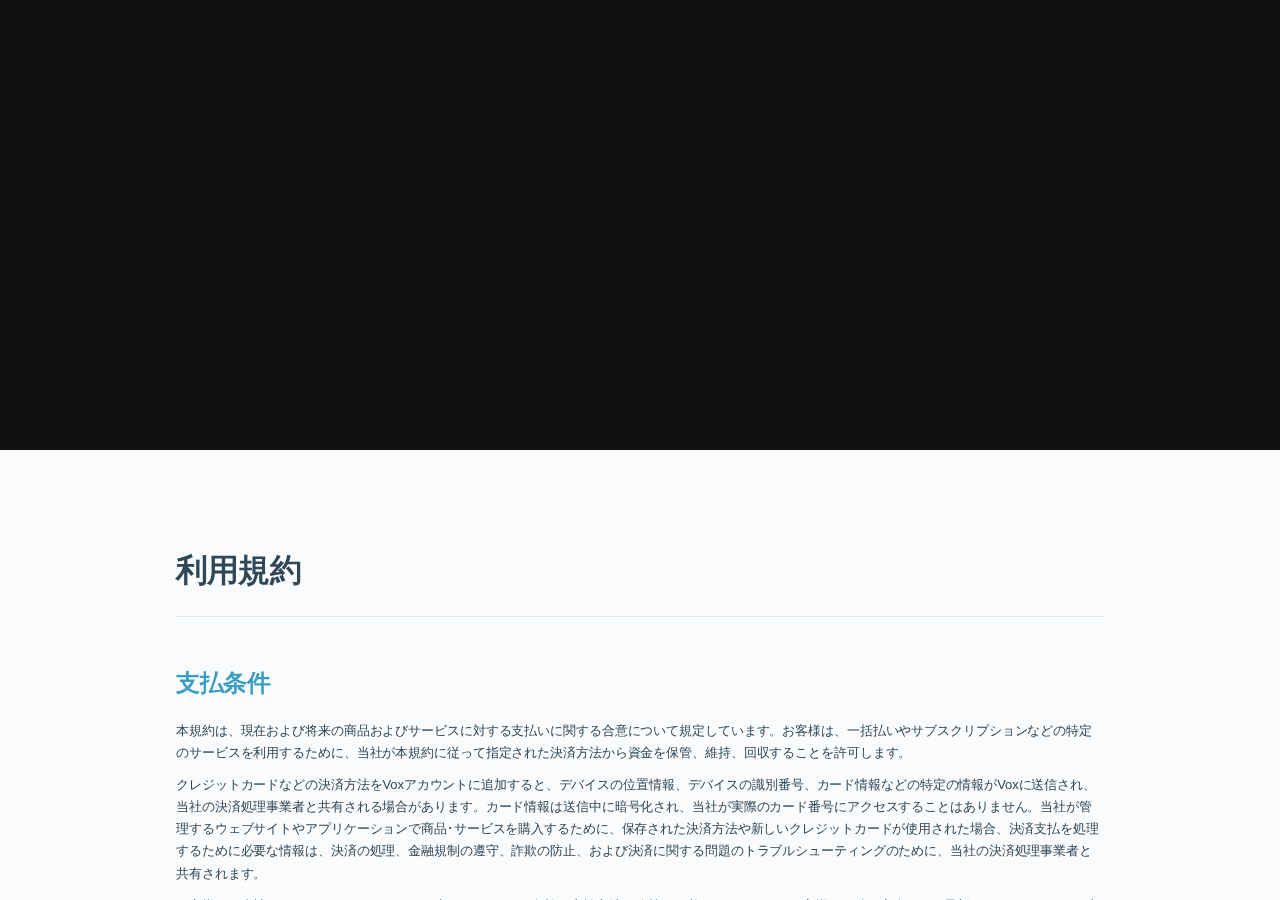
==== commit 94152967: "Add files via upload" ====
--- a/termofuse.html
+++ b/termofuse.html
@@ -1,32 +1,281 @@
-
-    <!DOCTYPE html>
-    <html>
-    <head>
-      <meta charset="utf-8">
-      <meta http-equiv="X-UA-Compatible" content="IE=edge">
-      <!-- common.css -->
-      <style>* {-webkit-tap-highlight-color: rgba(0,0,0,0);}html {-webkit-text-size-adjust: none;}body {font-family: -apple-system, Helvetica, Arial, sans-serif;margin: 0;padding: 20px;color: #333;word-wrap: break-word;}h1, h2, h3, h4, h5, h6 {line-height: 1.1;}img {max-width: 100% !important;height: auto;}blockquote {margin: 0;padding: 0 15px;color: #777;border-left: 4px solid #ddd;}hr {background-color: #ddd;border: 0;height: 1px;margin: 15px 0;}code {font-family: Menlo, Consolas, 'Ubuntu Mono', Monaco, 'source-code-pro', monospace;line-height: 1.4;margin: 0;padding: 0.2em 0;font-size: 90%;background-color: rgba(0,0,0,0.04);border-radius: 3px;}pre > code {margin: 0;padding: 0;font-size: 100%;word-break: normal;background: transparent;border: 0;}ol {list-style-type: decimal;}ol ol, ul ol {list-style-type: lower-latin;}ol ol ol, ul ol ol, ul ul ol, ol ul ol {list-style-type: lower-roman;}table {border-spacing: 0;border-collapse: collapse;margin-top: 0;margin-bottom: 16px;}table th {font-weight: bold;}table th, table td {padding: 6px 13px;border: 1px solid #ddd;}table tr {border-top: 1px solid #ccc;}table tr:nth-child(even) {background-color: #f8f8f8;}input[type="checkbox"] {cursor: default;margin-right: 0.5em;font-size: 13px;}.task-list-item {list-style-type: none;}.task-list-item+.task-list-item {margin-top: 3px;}.task-list-item input {float: left;margin: 0.3em 1em 0.25em -1.6em;vertical-align: middle;}#tag-field {margin: 8px 2px 10px;}#tag-field .tag {display: inline-block;background: #cadff3;border-radius: 4px;padding: 1px 8px;color: black;font-size: 12px;margin-right: 10px;line-height: 1.4;}</style>
-      <!-- ace-static.css -->
-      <style>.ace_static_highlight {white-space: pre-wrap;}.ace_static_highlight .ace_gutter {width: 2em;text-align: right;padding: 0 3px 0 0;margin-right: 3px;}.ace_static_highlight.ace_show_gutter > .ace_line {padding-left: 2.6em;}.ace_static_highlight .ace_line {position: relative;}.ace_static_highlight .ace_gutter-cell {-moz-user-select: -moz-none;-khtml-user-select: none;-webkit-user-select: none;user-select: none;top: 0;bottom: 0;left: 0;position: absolute;}.ace_static_highlight .ace_gutter-cell:before {content: counter(ace_line, decimal);counter-increment: ace_line;}.ace_static_highlight {counter-reset: ace_line;}</style>
-      <style>.ace-monokai .ace_gutter {background: #2F3129;color: #8F908A}.ace-monokai .ace_print-margin {width: 1px;background: #555651}.ace-monokai {background-color: #272822;color: #F8F8F2}.ace-monokai .ace_cursor {color: #F8F8F0}.ace-monokai .ace_marker-layer .ace_selection {background: #49483E}.ace-monokai.ace_multiselect .ace_selection.ace_start {box-shadow: 0 0 3px 0px #272822;}.ace-monokai .ace_marker-layer .ace_step {background: rgb(102, 82, 0)}.ace-monokai .ace_marker-layer .ace_bracket {margin: -1px 0 0 -1px;border: 1px solid #49483E}.ace-monokai .ace_marker-layer .ace_active-line {background: #202020}.ace-monokai .ace_gutter-active-line {background-color: #272727}.ace-monokai .ace_marker-layer .ace_selected-word {border: 1px solid #49483E}.ace-monokai .ace_invisible {color: #52524d}.ace-monokai .ace_entity.ace_name.ace_tag,.ace-monokai .ace_keyword,.ace-monokai .ace_meta.ace_tag,.ace-monokai .ace_storage {color: #F92672}.ace-monokai .ace_punctuation,.ace-monokai .ace_punctuation.ace_tag {color: #fff}.ace-monokai .ace_constant.ace_character,.ace-monokai .ace_constant.ace_language,.ace-monokai .ace_constant.ace_numeric,.ace-monokai .ace_constant.ace_other {color: #AE81FF}.ace-monokai .ace_invalid {color: #F8F8F0;background-color: #F92672}.ace-monokai .ace_invalid.ace_deprecated {color: #F8F8F0;background-color: #AE81FF}.ace-monokai .ace_support.ace_constant,.ace-monokai .ace_support.ace_function {color: #66D9EF}.ace-monokai .ace_fold {background-color: #A6E22E;border-color: #F8F8F2}.ace-monokai .ace_storage.ace_type,.ace-monokai .ace_support.ace_class,.ace-monokai .ace_support.ace_type {font-style: italic;color: #66D9EF}.ace-monokai .ace_entity.ace_name.ace_function,.ace-monokai .ace_entity.ace_other,.ace-monokai .ace_entity.ace_other.ace_attribute-name,.ace-monokai .ace_variable {color: #A6E22E}.ace-monokai .ace_variable.ace_parameter {font-style: italic;color: #FD971F}.ace-monokai .ace_string {color: #E6DB74}.ace-monokai .ace_comment {color: #75715E}.ace-monokai .ace_indent-guide {background: url([data-uri]) right repeat-y}</style>
-      <!-- export.css -->
-      <style>
-        body{margin:0 auto;max-width:800px;line-height:1.4}
-        #nav{margin:5px 0 10px;font-size:15px}
-        #titlearea{border-bottom:1px solid #ccc;font-size:17px;padding:10px 0;}
-        #contentarea{font-size:15px;margin:16px 0}
-        .cell{outline:0;min-height:20px;margin:5px 0;padding:5px 0;}
-        .code-cell{font-family:Menlo,Consolas,'Ubuntu Mono',Monaco,'source-code-pro',monospace;font-size:12px;}
-        .latex-cell{white-space:pre-wrap;}
-      </style>
-      <!-- User CSS -->
-      <style> .text-cell {font-size: 15px;}.code-cell {font-size: 12px;}.markdown-cell {font-size: 15px;}.latex-cell {font-size: 15px;}</style>
-    </head>
-    <body>
-      
-      
-      <div id="contentarea"><div class="cell text-cell"><div><h3><span style="font-kerning: none">第1条（利用規約の適用）</span></h3></div><div><span style="font-kerning: none"><div><span style="font-kerning: none">この利用規約（以下、「本規約」といいます。）は、Vox Technologies株式会社（以下、「当社」といいます。）がVox製品（以下、「本製品」といいます。）を携帯端末（第２条（２）で定義）で操作するためのアプリケーションにより提供するサービスの名称を「Vox」といい、以下「本サービス」といいます。）の利用条件を定めるものです。</span></div><div><span style="font-kerning: none"><h3><span style="font-kerning: none">第2条（定義）</span></h3><div><span style="font-kerning: none">本規約において使用される以下の語は以下に定義する意味とします。<br></span></div><div><span style="font-kerning: none"><p style="margin: 0px; font-stretch: normal; font-size: 11px; line-height: normal; font-family: &quot;Arial Unicode MS&quot;; color: rgb(0, 0, 0); -webkit-text-stroke-width: initial; -webkit-text-stroke-color: rgb(0, 0, 0);"></p><ol><li><span style="-webkit-text-stroke-width: initial;">「お客様」とは、本規約第５条に定めるユーザ登録をしたうえで、本サービスを利用する個人又は法人を意味します。</span><br></li><li><span style="-webkit-text-stroke-width: initial;">「携帯端末」とは、本サービスを利用するための、スマートフォン・タブレット等の携帯機器を意味します。</span><br></li><li><span style="-webkit-text-stroke-width: initial;">「本製品」とは、施錠、または解錠を可能とする権限を持つお客様の携帯端末との無線通信により、主に荷物の受取、または預け入れを行うために、住居敷地内、及び居住区域、または、公的施設、商業施設等に、当社、または当社が提携するパートナー企業（以下、「提携パートナー」といいます。）により提供された荷物用ボックス、ロッカーを意味します。</span><br></li><li><span style="-webkit-text-stroke-width: initial;">「利用契約」とは、第６条の定めにより成立する本サービスの利用に関する権利義務関係を内容とする契約を意味します。</span><br></li><li><span style="-webkit-text-stroke-width: initial;">「ユーザ登録」とは、本サービス利用の前提として、当社が別途指定する情報を当社に提供いただくことを意味します。</span><br></li><li><span style="-webkit-text-stroke-width: initial;">「ユーザID」とは、当社がお客様に付与する、お客様を識別するための符号を意味します。</span><br></li><li><span style="-webkit-text-stroke-width: initial;">「パスワード」とは、当社がお客様に付与する、ユーザIDと組み合せてお客様を識別するための符号を意味します。</span><br></li><li><span style="-webkit-text-stroke-width: initial;">「本サービス用設備」とは、当社が本サービスの提供のために利用するコンピュータ、サーバ、ミドルウェア、電気通信設備その他の機器及びソフトウェアを意味します。</span><br></li><li><span style="-webkit-text-stroke-width: initial;">「プラットフォーム」とは、当社が本サービスを提供するために利用するWebサービス（GooglePlay®、AppStore®など本サービスが購入できるWebサービスを含みますがそれらに限られません。）等を意味します。</span><br></li><li><span style="-webkit-text-stroke-width: initial;">「知的財産権等」とは、著作権（著作権法第２７条及び第２８条に定める権利を含みます。）、特許権、実用新案権、商標権、意匠権その他の知的財産権（それらの権利を取得し、又はそれらの権利につき登録等を出願する権利を含みます。）及びノウハウを意味します。</span><br></li></ol><div></div><p></p><h3><span style="font-kerning: none">第3条（通知）</span></h3><div><span style="font-kerning: none"><p style="margin: 0px; font-stretch: normal; font-size: 11px; line-height: normal; font-family: &quot;Arial Unicode MS&quot;; color: rgb(0, 0, 0); -webkit-text-stroke-width: initial; -webkit-text-stroke-color: rgb(0, 0, 0);"></p><ol><li><span style="-webkit-text-stroke-width: initial;">当社からお客様への通知は、利用契約に特段の定めのない限り、通知内容を電子メール、書面、本サービスへの表示、当社ホームページへの掲載など、当社が適当と判断する方法により行います。</span></li><li><span style="-webkit-text-stroke-width: initial;">前項の規定に基づき、当社からお客様への通知を電子メール、本サービスへの表示又は当社ホームページへの掲載の方法により行う場合には、お客様に対する当該通知は、それぞれ電子メールの送信、本サービス等への表示又は当社ホームぺージへの掲載がなされた時点から効力を生じるものとします。</span></li></ol><div></div><p></p><h3><span style="font-kerning: none">第4条（本規約の変更）</span></h3><p style="margin: 0px; font-stretch: normal; font-size: 11px; line-height: normal; font-family: &quot;Arial Unicode MS&quot;; color: rgb(0, 0, 0); -webkit-text-stroke-width: initial; -webkit-text-stroke-color: rgb(0, 0, 0);"><span style="font-kerning: none"></span></p><p style="margin: 0px; font-stretch: normal; font-size: 11px; line-height: normal; font-family: &quot;Arial Unicode MS&quot;; color: rgb(0, 0, 0); -webkit-text-stroke-width: initial; -webkit-text-stroke-color: rgb(0, 0, 0);"></p><ol><li><span style="-webkit-text-stroke-width: initial;">当社は、本規約を随時追加・変更・削除（以下「変更」といいます。）することがあります。なお、この場合には、お客様の利用条件の内容は、変更後の利用規約を適用するものとします。</span></li><li><span style="-webkit-text-stroke-width: initial;">前項の本規約の変更は、当社が別途定める場合を除き、当社のホームページ又は本サービスに変更後の内容を表示した後１週間の経過をもってその効力を生じるものとします。なお、お客様は当該期間の経過後の本サービスの利用により当該変更に同意したものとみなされます。</span></li></ol><div></div><p></p><h3><span style="font-kerning: none">第5条（ユーザ登録）</span></h3><p style="margin: 0px; font-stretch: normal; font-size: 11px; line-height: normal; font-family: &quot;Arial Unicode MS&quot;; color: rgb(0, 0, 0); -webkit-text-stroke-width: initial; -webkit-text-stroke-color: rgb(0, 0, 0);"></p><ol><li><span style="-webkit-text-stroke-width: initial;">本サービスの利用希望者は、本サービスを利用するために提携パートナー提供サービスとは別にユーザ登録が必要となります。ユーザ登録のために当社が別途指定する情報を当社に提供して頂く必要があります。</span><br></li><li><span style="-webkit-text-stroke-width: initial;">利用希望者は、ユーザ登録の際に真実かつ正確で最新の情報を当社に提供しなければならないものとします。</span></li><li><span style="-webkit-text-stroke-width: initial;">本サービスの利用契約が解除又は別途当社指定する方法により解約された場合、当該時点以降、当社は登録された情報を継続して保有する義務を負わないものとします。</span></li></ol><p></p><div><span style="font-kerning: none"><h3><span style="font-kerning: none">第6条（利用契約の締結等）</span></h3><p style="margin: 0px; font-stretch: normal; font-size: 11px; line-height: normal; font-family: &quot;Arial Unicode MS&quot;; color: rgb(0, 0, 0); -webkit-text-stroke-width: initial; -webkit-text-stroke-color: rgb(0, 0, 0);"></p><ol><li><span style="-webkit-text-stroke-width: initial;">利用契約は、本サービスの利用希望者が、前条のユーザ登録をしたときに成立するものとします。なお、本サービスの利用希望者は本規約の内容を承諾の上、かかるユーザ登録を行うものとし、本サービスのユーザ登録を行った時点で、当社は、お客様が本規約の内容を承諾しているものとみなします。</span></li><li><span style="-webkit-text-stroke-width: initial;">利用契約の変更は、お客様が当社所定の変更申込を当社に行い（当社ホームページ又は本サービス内の変更申込画面上において入力・送信する方法を含み、以下同じとします。）、当社がこれに承諾したときに成立するものとします。</span></li><li><span style="-webkit-text-stroke-width: initial;">当社は、前各項その他本規約の規定にかかわらず、本サービスの利用申込者及びお客様が次の各号のいずれかに該当する場合には、利用契約又は利用変更契約を締結しないことができます。この場合の不締結の理由は非公開とします。</span></li><ol><li><span style="-webkit-text-stroke-width: initial;">本サービスに関する金銭債務の不履行、その他利用契約に違反したことを理由として利用契約を解除されたことがあるとき</span></li><li><span style="-webkit-text-stroke-width: initial;">利用申込又は利用変更申込に虚偽の記載、誤記があったとき又は記入もれがあったとき</span></li><li><span style="-webkit-text-stroke-width: initial;">金銭債務その他利用契約に基づく債務の履行を怠るおそれがある当社が判断したとき</span></li><li><span style="-webkit-text-stroke-width: initial;">利用申込者が本サービスと同様又は類似の製品・サービスを提供しているとき</span></li><li><span style="-webkit-text-stroke-width: initial;">その他当社が不適当と判断したとき</span></li></ol><li><span style="-webkit-text-stroke-width: initial;">お客様は本利用契約期間において、本サービスの利用が可能となり、また利用契約期間の終了と同時に本サービスが利用ができなくなるものとします。</span></li></ol><h3><span style="-webkit-text-stroke-width: initial;">第7条（本サービスの内容）</span></h3><p></p><div><span style="font-kerning: none">本サービスの内容の詳細は、当社ホームページ（<a href="https://vox.delivery">https://vox.delivery</a>）又はアプリ内ページに記載するものとします。</span></div><p style="margin: 0px; font-stretch: normal; font-size: 11px; line-height: normal; font-family: &quot;Arial Unicode MS&quot;; color: rgb(0, 0, 0); -webkit-text-stroke-width: initial; -webkit-text-stroke-color: rgb(0, 0, 0);"><span style="font-kerning: none"></span></p><h3><span style="font-kerning: none">第8条（本サービス利用のための設定・維持）</span></h3><p style="margin: 0px; font-stretch: normal; font-size: 11px; line-height: normal; font-family: &quot;Arial Unicode MS&quot;; color: rgb(0, 0, 0); -webkit-text-stroke-width: initial; -webkit-text-stroke-color: rgb(0, 0, 0);"><span style="font-kerning: none"></span></p><div><span style="font-kerning: none">本サービスを利用する前提として、本サービス専用のアプリケーションをダウンロードするためのインターネット接続環境、本製品と通信を行うために必要となるBluetooth®に対応した携帯端末をお客様の責任で準備して頂くものとします。</span></div><p style="margin: 0px; font-stretch: normal; font-size: 11px; line-height: normal; font-family: &quot;Arial Unicode MS&quot;; color: rgb(0, 0, 0); -webkit-text-stroke-width: initial; -webkit-text-stroke-color: rgb(0, 0, 0);"><span style="font-kerning: none"></span></p><h3><span style="font-kerning: none">第9条（利用料金の支払い義務）</span></h3><p style="margin: 0px; font-stretch: normal; font-size: 11px; line-height: normal; font-family: &quot;Arial Unicode MS&quot;; color: rgb(0, 0, 0); -webkit-text-stroke-width: initial; -webkit-text-stroke-color: rgb(0, 0, 0);"></p><ol><li><span style="-webkit-text-stroke-width: initial;">本サービスの初期費用及び利用料金は、別途当社、または提携パートナーがお客様に提示する利用料金表に定めるとおりとします。</span></li><li><span style="-webkit-text-stroke-width: initial;">お客様は、利用期間について、利用料金表に定める利用料金及びこれにかかる消費税等を当社、または提携パートナーが別途指定する支払時期・支払方法で支払うものとします。なお、お客様が本条に定める支払を完了しない場合、当社、または提携パートナーは、本サービスの提供を行わないことができるものとします。</span></li><li><span style="-webkit-text-stroke-width: initial;">利用期間において、第１３条（一時的な中断及び提供停止）に定める本サービスの提供の中断、停止その他の事由により本サービスを利用することができない状態が生じたときであっても、当社、または提携パートナーは、一旦支払いをうけた利用料金について如何なる理由かを問わず一切返還しないものとします。</span></li></ol><p></p><div><span style="font-kerning: none"><h3><span style="font-kerning: none">第10条（ユーザID及びパスワードの管理）</span></h3><p style="margin: 0px; font-stretch: normal; font-size: 11px; line-height: normal; font-family: &quot;Arial Unicode MS&quot;; color: rgb(0, 0, 0); -webkit-text-stroke-width: initial; -webkit-text-stroke-color: rgb(0, 0, 0);"></p><ol><li><span style="-webkit-text-stroke-width: initial;">本サービスの利用に際して、お客様は当社の発行するユーザID及びパスワードを用いた認証を行います。</span></li><li><span style="-webkit-text-stroke-width: initial;">お客様は、ユーザID及びパスワードの認証情報を第三者に開示、貸与、共有しないとともに、第三者に漏洩することのないよう厳重に管理（パスワードの適宜変更を含みます。）するものとします。</span></li><li><span style="-webkit-text-stroke-width: initial;">ユーザID及びパスワードの認証情報の管理不備、使用上の過誤、第三者の使用等によりお客様自身及びその他の第三者が損害を被った場合、当社は一切の責任を負わないものとします。</span></li><li><span style="-webkit-text-stroke-width: initial;">お客様のユーザID及びパスワードによる本サービスの利用その他の行為は、全てお客様による利用とみなすものとされ、お客様はかかる利用についての利用料金の支払その他の債務一切を負担するものとします。</span></li></ol><p></p><div><span style="font-kerning: none"><h3><span style="font-kerning: none">第11条（当社からの利用契約の解約等）</span></h3><p style="margin: 0px; font-stretch: normal; font-size: 11px; line-height: normal; font-family: &quot;Arial Unicode MS&quot;; color: rgb(0, 0, 0); -webkit-text-stroke-width: initial; -webkit-text-stroke-color: rgb(0, 0, 0);"><span style="font-kerning: none"></span></p><p style="margin: 0px; font-stretch: normal; font-size: 11px; line-height: normal; font-family: &quot;Arial Unicode MS&quot;; color: rgb(0, 0, 0); -webkit-text-stroke-width: initial; -webkit-text-stroke-color: rgb(0, 0, 0);"></p><ol><li><span style="-webkit-text-stroke-width: initial;">当社、または提携パートナーは、お客様が次の各号のいずれかに該当すると判断した場合、お客様への事前の通知又は催告を要することなく利用契約の全部又は一部を解約もしくは利用の停止をすることができるものとします。</span></li><ol><li><span style="-webkit-text-stroke-width: initial;">利用申込、利用変更申込その他通知内容等に虚偽記入又は記入もれがあった場合</span></li><li><span style="-webkit-text-stroke-width: initial;">支払停止又は支払不能となった場合</span></li><li><span style="-webkit-text-stroke-width: initial;">手形又は小切手が不渡りとなった場合</span></li><li><span style="-webkit-text-stroke-width: initial;">差押え、仮差押えもしくは競売の申立があったとき又は公租公課の滞納処分を受けた場合</span></li><li><span style="-webkit-text-stroke-width: initial;">破産、会社更生手続開始もしくは民事再生手続開始の申立があったとき又は信用状態に重大な不安が生じた場合</span></li><li><span style="-webkit-text-stroke-width: initial;">監督官庁から営業許可の取消、停止等の処分を受けた場合</span></li><li><span style="-webkit-text-stroke-width: initial;">利用契約に違反し当社がかかる違反の是正を催告した後合理的な期間内に是正されない場合</span></li><li><span style="-webkit-text-stroke-width: initial;">解散、減資、事業の全部又は重要な一部の譲渡等の決議をした場合</span></li><li><span style="-webkit-text-stroke-width: initial;">本サービスと同様又は類似のサービスを現に提供している場合又は将来行う予定があることが判明した場合</span></li><li><span style="-webkit-text-stroke-width: initial;">反社会的活動を行っている場合その他反社会的勢力に該当する場合もしくはこれら企業と関連がある場合</span></li><li><span style="-webkit-text-stroke-width: initial;">その他利用契約を履行することが困難となる事由が生じたと当社が判断した場合</span></li></ol><li><span style="-webkit-text-stroke-width: initial;">お客様は、前項各号の事由に該当した場合当社に対して負っている債務の一切について期限の利益を失い、前項による利用契約の解約又は停止があった時点において未払いの利用料金又は支払遅延損害金がある場合には、直ちにこれを支払はなければならないものとします。</span></li></ol><div><h3><span style="font-kerning: none">第12条（禁止事項）</span></h3><h3><span style="-webkit-text-stroke-width: initial; font-size: 13px; font-weight: normal;">お客様は、本サービスの利用にあたり、以下の各号に該当する行為又は該当すると当社が判断する行為を行うことを禁止します。お客様の行為が以下各号に該当する場合又は当社が該当すると判断した場合、当社は当該お客様との利用契約の全部又は一部の解約もしくは利用の停止をすることができるものとします。</span></h3><ol><li><span style="-webkit-text-stroke-width: initial;">法令に違反する行為又は犯罪行為に関連する行為</span><br></li><li><span style="-webkit-text-stroke-width: initial;">当社、本サービスのお客様又はその他の第三者に対する詐欺又は脅迫行為</span><br></li><li><span style="-webkit-text-stroke-width: initial;">公序良俗に反する行為</span><br></li><li><span style="-webkit-text-stroke-width: initial;">当社、本サービスのお客様又はその他の第三者の知的財産権、肖像権、プライバシーの権利、名誉、その他の権利又は利益を侵害する行為</span><br></li><li><span style="-webkit-text-stroke-width: initial;">本サービスのネットワーク又はシステム等に過度な負荷をかける行為</span><br></li><li><span style="-webkit-text-stroke-width: initial;">本サービスの運営を妨害するおそれのある行為</span><br></li><li><span style="-webkit-text-stroke-width: initial;">本サービス又は本製品のリバースエンジニアリング等の解析行為</span><br></li><li><span style="-webkit-text-stroke-width: initial;">当社のネットワーク又はシステムもしくは本製品に不正にアクセスする、又は不正なアクセスを試みる行為</span><br></li><li><span style="-webkit-text-stroke-width: initial;">第三者に成りすます行為</span><br></li><li><span style="-webkit-text-stroke-width: initial;">当社が許諾していない本サービス上での宣伝、広告、勧誘、又は営業行為</span><br></li><li><span style="-webkit-text-stroke-width: initial;">本サービスの他のお客様又はその他の第三者に不利益、損害、不快感を与える行為</span><br></li><li><span style="-webkit-text-stroke-width: initial;">反社会的勢力等への利益供与</span><br></li><li><span style="-webkit-text-stroke-width: initial;">当社の同意なく、本サービス又は本製品の再頒布、貸与、販売をする行為</span><br></li><li><span style="-webkit-text-stroke-width: initial;">個人間での短期住居賃貸など日本国内での適法性に疑義のあるサービスに利用することその他当社が不適切と判断する行為</span></li></ol><h3>第13条（一時中断及び提供停止）</h3><p></p></div><div><div><ol><li>当社は、次の各号のいずれかに該当する場合には、お客様への事前の通知又は承諾を要することなく、本サービスの提供を中断することができるものとします。</li><ol><li>本サービス用設備の保守を定期的に又は緊急に行う場合</li><li>天災地変、停電、戦争、暴動、騒乱、労働争議その他の不可抗力により本サービス等の提供ができなくなった場合</li><li>電気通信事業者等が電気通信サービスの提供を中止又は停止することにより本サービスの提供ができなくなった場合</li><li>プラットフォーム側の事情により本サービスの提供ができなくなった場合</li><li>その他、運用上或いは技術上当社が本サービスの中断を必要と判断した場合</li></ol><li>当社は、お客様が第１１条（当社からの利用契約の解約等）第１項各号のいずれかに該当する場合又はお客様が利用料金等未払いその他利用契約に違反した場合には、お客様への事前の通知もしくは催告を要することなく本サービスの全部又は一部の提供を停止することができるものとします。</li><li>当社は、前各項に定める事由のいずれかにより本サービスを提供できなかったことに関してお客様又はその他の第三者が損害を被った場合であっても、一切責任を負わないものとします。</li></ol><h3>第14条（本サービスの廃止）</h3></div></div><div><div>当社は、次の各号のいずれかに該当する場合、本サービスの全部又は一部を廃止するものとし、本サービスを廃止する旨及び廃止日をお客様に通知（ただし、第２号の事由に基づく場合を除きます。）するものとします。当社は、廃止日をもって利用契約の全部又は一部を解約するものとします。</div><div><ol><li>本サービスの廃止を決定し廃止日の３０日前までにお客様に通知した場合</li><li>天災地変、停電、戦争、暴動、騒乱、労働争議その他の不可抗力により本サービス等の提供ができなくなった場合</li><li>電気通信事業者等が電気通信サービスの提供を中止又は停止することにより本サービスの提供ができなくなった場合</li></ol></div></div><div><h3>第15条（知的財産権・所有権等の取扱い）</h3><div><ol><li>本サービス又は本製品に関する知的財産権等は全て当社又は当社にライセンスを許諾している者に帰属しており、本規約に基づく本サービス利用の許諾は当社からお客さまへの当該知的財産権等の利用許諾を意味するものではありません。</li><li>お客様が本利用契約期間中に利用できる本製品は、当社、または提携パートナーから契約期間に応じて貸与されるものとし、本利用契約中においても本製品の所有権は当社、または提携パートナーに存在するものとします。なお、本製品において、自然故障ではなく明らかなお客様の責に帰する事由よる破損、故障については、当該お客様は当社、または提携パートナーに対し、別途当社が定める修理・交換費用の支払い義務を負うものとします。</li></ol><div><h3>第16条（秘密保持）</h3><div>お客様は、当社が秘密に取り扱うことを求めて開示した本サービスに関する情報について、当社の書面による承諾がある場合を除き、第三者への開示・漏洩してはならないものとします。また、本サービス又は本製品を逆コンパイル、逆アセンブル、リバースエンジニアリングその他の方法により解析をしてはならないものとします。<br></div></div></div></div><div><h3>第17条（個人情報保護）</h3><div>当社は、本サービスに関連して取得したお客様の個人情報を別途定める当社のプライバシーポリシーに従い適切に取り扱うものとします。</div></div><div><h3>第18条（免責）</h3><div><ol><li>当社、または提携パートナーは、本サービスの提供の中断、停止、終了、利用不能又は変更、本サービスのダウンロード又は利用による携帯端末の故障又は損傷、本製品利用不能その他本サービスに関してお客様が被った損害につき賠償する責任を一切負わないものとします。</li><li>天災地変、戦争・内乱・暴動、法令の改廃・制定、公権力による命令・処分、労働争議、輸送機関・通信回線の事故、原材料・運賃の高騰、為替の大幅な変動その他当社の責めに帰すことのできない不可抗力による利用契約の全部又は一部の履行遅滞、履行不能又は不完全履行については、当社、または提携パートナーは責任を負わないものとします。</li><li>お客様は、本製品の取扱説明書・注意事項等を確認のうえ本製品を使用して頂くものとし、取扱説明書・注意事項に反する取り扱いをしたことによる本サービスの利用不能については、当社、または提携パートナーは責任を負わないものとします。</li><li>前各項の規定及び第１３条（一時中断及び提供停止）第３項の規定その他本規約の他の規定が、消費者契約法その他の法令等により無効又は執行不能と判断された場合であっても、当該場合には、当社の故意・重過失の場合を除き、当社はお客様が本サービスにより直接被った通常かつ現実の損害についてのみ賠償責任を負うものとします。但し、当社が当該賠償責任を負うのはお客様が当該損害発生時までに当社に支払済み利用料金の１２ヶ月分に相当する金額を上限とします。この場合、お客様は提携パートナーに責任を負えないものとします。</li></ol><div><h3>第19条（再委託）</h3><div>当社は、お客様に対する本サービスの提供に関して必要となる業務の全部又は一部を当社の判断にて第三者に再委託することができます。この場合、当社は、当該再委託先（以下「再委託先」といいます。）に対し、第１７条（個人情報保護）のほか当該再委託業務遂行について利用契約所定の当社の義務と同等の義務を負わせるものとします。</div></div></div></div><div><h3>第20条（瑕疵担保責任）</h3><div>本製品に引渡時の検査では発見できない瑕疵があったときには、引渡し後３ヶ月以内に契約者が瑕疵を発見し、その旨を当社に通知した場合に限り、当社は代品の納品、商品の修理又は部品の交換に応じるものとします。契約者は、瑕疵を発見した後１週間以内に当社または提携パートナーに代品の納品、商品の修理又は部品の交換のいずれかを求める旨を書面により通知しなければならないものとします。</div></div><div><h3>第21条（利用契約の契約期間）</h3><div><ol><li>利用契約の契約期間は、契約者が申込書に記載した契約開始日から２年間とします。但し、契約期間の終了する１ヶ月前までに契約者から当社指定のフォーマットにより解約の意思表示がなされない場合は、利用契約は同一条件にて同一期間さらに自動更新されるものとし、以後も同様とします。</li><li>利用契約は契約期間に解約する場合、契約者は１ヶ月前までに当社に当社指定のフォーマットにより通知しなければならないものとし、該当期間の経過により利用契約は終了するものとします。なお、この場合も契約者は、該当解約時の契約期間の残期間に対応する月額費用を支払わなければならないものとします。</li></ol><div><h3>第22条（権利義務の譲渡）</h3><div>お客様は、当社の書面による事前の承諾を得ない限り、本規約に基づく権利又は義務を、全部であるか一部であるかを問わず、第三者に譲渡し、引受けさせ、担保に供し、その他如何なる態様によっても処分することができないものとします。お客様は、当社がお客様に通知することにより、本サービスのお客様としての地位及びに利用契約に基づく権利又は義務を、全部であるか一部であるかを問わず、第三者へ譲渡、引受け、担保設定、その他如何なる態様による処分も実施できることを承諾します。</div></div></div></div><div><h3>第23条（協議）</h3><div>本規約に規定のない事項及び規定された項目について疑義が生じた場合は当社及びお客様は誠意をもって協議の上解決することとします。なお、本規約の何れかの部分が無効である場合でも、本規約全体の有効性には影響がないものとし、かかる無効の部分については、当該部分の趣旨に最も近い有効な規定を無効な部分と置き換えるものとします。</div></div><div><h3>第24条（合意管轄）</h3><div>本規約に関して生じた一切の争訟については、東京簡易裁判所又は東京地方裁判所をもって第一審の専属的合意管轄裁判所とします。</div></div><div><h3>第25条（準拠法）</h3><div>利用契約の成立、効力、履行及び解釈に関する準拠法は、日本法とします。</div></div><p></p></span></div></span></div></span></div></span></div></span></div></span></div></span></div></div></div>
-      <script></script>
-    </body>
-    </html>
-  +<!doctype html>
+<html>
+<head>
+	<meta charset="UTF-8">
+	<meta name="viewport" content="width=device-width, height=device-height, initial-scale=1.0, viewport-fit=cover">
+	<meta name="apple-mobile-web-app-capable" content="yes" />
+
+	<!-- Page Title -->
+	<title>利用規約 | Vox</title>
+
+	<!-- Compressed Styles -->
+	<link href="../css/slides.min.css?42331" rel="stylesheet" type="text/css">
+
+	<!-- Custom Styles -->
+    <link href="../css/custom.css" rel="stylesheet" type="text/css">
+
+	<!-- jQuery 3.4.1 -->
+	<script src="https://ajax.googleapis.com/ajax/libs/jquery/3.4.1/jquery.min.js"></script>
+
+	<!-- Compressed Scripts -->
+	<script src="../js/slides.min.js?42331" type="text/javascript"></script>
+
+	<!-- Custom Scripts -->
+	<!-- <script src="js/custom.js" type="text/javascript"></script> -->
+	
+	<!-- Fonts and Material Icons -->
+	<link rel="stylesheet" as="font" href="https://fonts.googleapis.com/css?family=Roboto:100,300,400,500,600,700|Material+Icons"/>
+	<link href="https://fonts.googleapis.com/css?family=Noto+Sans+JP:300,400,500,700&display=swap&subset=japanese" rel="stylesheet">
+		<style type="text/css">
+				.slides,
+				.slides p {
+					font-family: 'TazuganeGothicStdN', sans-serif;
+					font-weight: 400;
+					font-size: 13px;
+				}
+				.slides h1,
+				.slides h2,
+				.slides h3,
+				.slides h4,
+				.slides h6 {
+					font-family: 'TazuganeGothicStdN', sans-serif;
+					font-weight: 600;
+				}
+				.slides h1 {
+					letter-spacing: -.8px
+				}
+				.slides h2 {
+					letter-spacing: -.5px
+				}
+				.slides h3 {
+					letter-spacing: -.2px
+				}
+
+				h1{
+					font-size: 32px;
+				}
+				.section-title{
+					border-bottom-width: 1px;
+					border-bottom-style: solid;
+					border-bottom-color: #DBE9F0;
+					margin-bottom: 35px;
+					padding-bottom: 25px;
+					padding-top: 0px;
+					position: relative;
+					top: 0px;
+					margin-top: 0px;
+				}
+				h2{
+					font-size: 24px !important; 
+					color: #3A9EC3 !important;
+				}
+				h3{
+					font-size: 18px !important;
+					color: #3A9EC3 !important;
+					text-transform: none !important;
+				}
+				h4{
+					font-size: 15px !important;
+					color: #3A9EC3 !important;
+					letter-spacing: .2px
+				}
+				.slides h5 {
+					font-family: 'TazuganeGothicStdN', sans-serif;
+					font-weight: 500;
+				}
+				.slides .button,
+				.slides .slides-form {
+					font-family: 'TazuganeGothicStdN', sans-serif;
+					font-weight: 600;
+				}
+				ul{
+				}
+				li {
+				  list-style: none  !important;
+				  position: relative  !important;
+				  margin-bottom: 10px  !important;
+				  padding-left: 20px  !important;
+				  letter-spacing: -.1px ;
+				  line-height: 1.7  !important
+				}
+				li:before {
+				  content: ""  !important;
+				  position: absolute  !important;
+				  width: 6px  !important;
+				  height: 6px  !important;
+				  left: 2px  !important;
+				  top: 6px  !important;
+				  border-radius: 50%  !important;
+				  background:#3A9EC3  !important
+				}
+				.slide.whiteSlide{
+				  color: #304757  !important
+				}
+				.p, blockquote, p{
+				  line-height: 1.7  !important;
+				  letter-spacing: -.1px ;
+				  margin-bottom: 10px  !important
+				}
+				a{
+				  color: #3A9EC3  !important;
+				  font-weight: 600  !important
+				}
+				
+			@media (max-width: 768px) {
+				h1{
+					font-size: 28px;
+				}
+				h2{
+					font-size: 22px !important;
+				}
+				.container .wrap2 .spaceWrap, .container .wrap2.spaceWrap, .container .wrap2:not(.noSpaces){
+					padding: 20px calc(2% + 15px);
+				}	
+			}
+			
+			</style>
+			
+			<style>
+			  /* numbered lists */
+			  .list.decimal li { list-style-type: decimal;}
+			  .list.decimal-leading-zero li { list-style-type: decimal-leading-zero;}
+			</style>
+			
+	<link rel="apple-touch-icon" sizes="180x180" href="/apple-touch-icon.png">
+	<link rel="icon" type="image/png" sizes="32x32" href="/favicon-32x32.png">
+	<link rel="icon" type="image/png" sizes="16x16" href="/favicon-16x16.png">
+	<link rel="manifest" href="/site.webmanifest">
+	<link rel="mask-icon" href="/safari-pinned-tab.svg" color="#5bbad5">
+	<meta name="msapplication-TileColor" content="#da532c">
+	<meta name="theme-color" content="#ffffff">
+	
+</head>
+<body class="slides">
+		
+
+<!-- Slide -->
+<section class="slide whiteSlide">
+  <div class="content">
+    <div class="container">
+      <div class="wrap2">
+
+        <div class="fix-10-12 left">
+          <h1 class="margin-top-4 margin-bottom-2 section-title">利用規約</h1>
+
+          <h2 class="small  margin-top-5 margin-bottom-2 ">支払条件</h2>
+		  <p class="margin-bottom-1 ">本規約は、現在および将来の商品およびサービスに対する支払いに関する合意について規定しています。お客様は、一括払いやサブスクリプションなどの特定のサービスを利用するために、当社が本規約に従って指定された決済方法から資金を保管、維持、回収することを許可します。</p>
+		  <p class="margin-bottom-1 ">クレジットカードなどの決済方法をVoxアカウントに追加すると、デバイスの位置情報、デバイスの識別番号、カード情報などの特定の情報がVoxに送信され、当社の決済処理事業者と共有される場合があります。カード情報は送信中に暗号化され、当社が実際のカード番号にアクセスすることはありません。当社が管理するウェブサイトやアプリケーションで商品･サービスを購入するために、保存された決済方法や新しいクレジットカードが使用された場合、決済支払を処理するために必要な情報は、決済の処理、金融規制の遵守、詐欺の防止、および決済に関する問題のトラブルシューティングのために、当社の決済処理事業者と共有されます。</p>
+		  <p class="margin-bottom-1 ">お客様は、当社がサポートするアカウントに少なくとも1つの有効な支払方法を維持する必要があります。お客様が正確、完全、かつ最新のアカウントおよび支払情報を維持していない場合（無効または期限切れの支払方法が登録されている場合を含みます）、一部のサービスにアクセスまたは使用できなくなることがあります。料金には、法律で定められている場合、適用される税金が含まれます。当社は、本規約を変更することができ、その変更は、このページに掲載された時点で有効となります。</p>
+		  <p class="margin-bottom-1 ">自動支払いに対応している決済方法については、現在の請求期間終了の少なくとも24時間前に解除しない限り、期間終了時にサービスが自動的に更新される際、お客様の支払方法に支払請求されることをご了承ください。お客様は、いつでもお客様のVoxアカウントで自動支払を管理または停止することができます。</p>
+		  <p class="margin-bottom-1 ">利用中のサービスは、他の人がお客様のデバイスを使用している場合でも、お客様に利用料金が発生する可能性があります。当社は、お客様のVoxアカウントに保存されている支払方法（クレジットカード）を使用するなどして、お客様から料金を回収することがあります。料金には、法律で定められた税金が含まれる場合があります。お客様は、お客様のVoxアカウントで取引の概要を確認することができます。お客様は、当社によるお客様からの料金回収が失敗した場合、商品またはサービスに対して支払うべき金額の全部または一部を当社が回収することに同意し、これを許可するものとします。料金の回収ができない場合、当社は、登録されているお客様の情報に基づいてお客様に連絡するか、または当社がお客様のためにサービスを行う際に支払いを要求することがあります。お客様が支払期限を過ぎた金額を支払わない場合、当社は、支払問題が解決するまで、お客様のデバイスによる関連サービスの利用を制限またはブロックすることがあります。お客様のお支払い情報の取り扱いについては、当社の<a href="privacy.html" target="_blank">プライバシーポリシー</a>をご覧ください。</p>
+		  
+		  <h2 class="small  margin-top-5 margin-bottom-2 ">Vox Store サービス契約</h2>
+		  <h3 class="small  margin-top-3 margin-bottom-2 ">はじめに</h3>
+		  <p class="margin-bottom-1 ">本Vox Storeサービス契約（「本契約」）は、デバイスの所有者または賃借人であるお客様（以下「お客様」または「お客様」）とVox Technologies, Inc.およびVox Japan株式会社（以下、「当社」または「Vox」）との間で締結されます。お客様がVox Storeを利用登録した日（電子承認による）に発効します。</p>
+		  <p class="margin-bottom-1 ">本契約は、お客様のVoxデバイス（以下「デバイス」といいます）におけるVox Storeのサブスクリプション利用（以下「本サービス」といいます）について、お客様とVoxとの間で締結される契約です。当社のウェブサイトで本サービスを注文する際、お客様は本サービスの利用に関する本契約の全文に同意したものとします。以下は、その中の情報の一部を要約したものですが、本契約を代替するものではありません。</p>
+		  <p class="margin-bottom-1 ">お客様は、本契約を締結することにより、以下の事項に同意されたものとします。</p>
+		  <ul>
+				<li>Vox Storeに含まれる機能は変更されることがあります</li>
+				<li>ハードウェアの構成上、一部の端末ではすべての機能がサポートされない場合があります</li>
+				<li>お客様は、安全かつ合法的で、本契約を遵守した場合にのみ本サービスを利用するものとします（追加ユーザーに対しても同様のことを徹底するものとします）</li>
+				<li>当社は、いつでも本サービスを中断、変更または終了することができ、お客様は払い戻しを受けることはできません</li>
+				<li>お客様は、いつでも本サービスを解約することができますが、その際にお客様は返金を受けることはできません</li>
+				<li>お客様は、当社の事前の同意なしに、本サービスを他の人に譲渡したり、商業目的で使用したり、再販売することはできません</li>
+				<li>お客様は、本サービスの提供を可能にするために、お客様のデバイスを正常に動作するように維持する責任があります</li>
+				<li>お客様は、本サービスを違法、不正、または悪用目的で使用することはできません</li>
+				<li>本サービスを提供するために収集された情報は、当社のプライバシーポリシーに基づいて取り扱われます</li>
+				<li>本サービスは、いかなる種類の保証もなく、「現状のまま」提供されるものであり、技術的な変化やその他の事情により、その提供が制限されたり、完全に中止されたりすることがあります</li>
+				<li>当社は、本サービスを提供するために使用されるソフトウェアをいつでも更新または変更することができ、お客様に通知したり、お客様の同意を求めたりすることなく、遠隔操作でこれを行うことができます</li>
+				<li>紛争が発生した場合は、仲裁によって解決されます。</li>
+				<li>当社はいつでも本規約を変更することができ、その変更はウェブサイトに掲載された時点、または当社がお客様に通知した時点で有効となります</li>
+			</ul>      
+  		  
+		  <h3 class="small  margin-top-3 margin-bottom-2 ">利用規約</h3>
+		  <p class="margin-bottom-1 ">Vox Storeは、有料のサブスクリプションを通じて多くのVoxデバイスで利用できます。本サービスに関する情報は、当社のウェブサイトでご覧いただけます。</p>
+		  
+		  <h4 class="small  margin-top-2 margin-bottom-1 ">規約に対する合意</h4>
+		  <p class="margin-bottom-1 ">本サービスをご利用いただくためには、本規約にご同意いただく必要があります。当社は、お客様に本サービスを提供する前に、お客様の有効なクレジットカードの登録を要求することがあります。以下の場合、お客様は本規約に従うものとします。(i) お客様が当社のウェブサイトを通じて本サービスを注文した場合、(ii) お客様のデバイスの購入またはリース契約に本規約に同意する旨の条項が含まれている場合、または (iii) お客様またはお客様がデバイスおよび本サービスの使用を承認した人が本サービスを使用したり、その特典を受けたりした場合。お客様が本規約に同意された場合、お客様は、お客様自身が本規約を遵守することに加え、お客様のデバイスの占有者、およびお客様が許可したか否かにかかわらず、本サービスまたはお客様のアカウントを使用する人が遵守することに責任を負います。</p>
+		  <h4 class="small  margin-top-2 margin-bottom-1 ">規約の変更</h4>
+			<p class="margin-bottom-1 ">当社は随時、本規約の変更、本サービスまたはそれに含まれる機能の変更、追加、削除、および本サービスに対して当社が請求する価格の変更を行うことができます。本サービスに関する価格の変更は、変更時の月が終了するまで有効になりません。当社は、変更後の規約を当社のウェブサイトおよびお客様のVoxアカウントに掲載することにより、お客様に通知します。本規約を定期的に確認することはお客様の責任となります。</p>
+		  <h4 class="small  margin-top-2 margin-bottom-1 ">支払規定</h4>
+		  <p class="margin-top-2 margin-bottom-1 opacity-8"> <strong>第三者への支払</strong></p>
+		  <p class="margin-bottom-1 ">お客様は、第三者がお客様に直接提供したサービスで、お客様に提供される本サービス中に明示的に含まれていないものに係る料金については、当該第三者に直接支払う責任を負います。本契約は、お客様が第三者との間で締結した契約の条件に影響を与えないものとします。</p>
+		  <p class="margin-top-2 margin-bottom-1 opacity-8"> <strong>税金および追加料金</strong></p>
+		  <p class="margin-bottom-1 ">サービス利用料には、お客様のサービスに適用される可能性のある特定の税金および追加料金は含まれていません。お客様は、適用されるすべてのサービス利用料に加えて、請求書に追加されるすべての税金および追加料金を支払うことに同意するものとします。</p>
+		  <p class="margin-top-2 margin-bottom-1 opacity-8"> <strong>お客様の支払同意</strong></p>
+			<p class="margin-bottom-1 ">お客様は、支払期限内に全額を支払う責任があり、有効なクレジットカードを当社に登録しておく義務を負います。お客様は、当社が本契約の発効日から起算して1ヶ月後の応当日に、お客様のクレジットカードから月々の請求額を引き落としますことに同意します。すべての請求額（すべてのサービス料金、税金、追加料金を含む）は、それが適用される期間に先立って請求され、かつ返金されないものとします。お客様のクレジットカード、チャージカード、デビットカードのプロバイダーが当社からの請求を拒否した場合、または当該カードが失効した場合、当社はお客様に通知することなくお客様のサービスを終了または停止することができるものとします。当社がお客様のサービスを終了または停止した場合でも、お客様は当該停止または終了時点において支払期限となっている請求額を支払う義務を有します。</p>
+		    <p class="margin-bottom-1 ">お客様は、当社が以下を行うことに明示的に同意し、権限を付与するものとします。(1)お客様のクレジットカード、チャージカード、デビットカードの情報を自社または第三者を通じて確認すること、(2)お客様のクレジットカード、チャージカード、デビットカードを発行している金融機関から口座情報を入手し更新すること、(3)お客様の信用度を判断するために、お客様のクレジットヒストリーを確認し、与信情報を入手すること、(4)お客様が責任を負うべきすべての金額を、お客様が提供したクレジットカード、チャージカード、デビットカードのアカウント番号に請求すること。当社はこの情報を、お客様に本サービスを提供するかどうかの判断、またはお客様への請求に関連してのみ使用します。</p>
+		  <h4 class="small  margin-top-2 margin-bottom-1 ">サービスの終了、一時停止、再開、変更、移譲</h4>
+		  <p class="margin-top-2 margin-bottom-1 opacity-8"> <strong>一時停止または終了</strong></p>
+		  <p class="margin-bottom-1 ">当社は、ネットワークやシステムのメンテナンス、改善、混雑、障害、またはお客様のサービスが不正または不適切な目的で使用されている疑いがある場合、お客様による本規約の違反の結果、またはお客様やお客様の当社に対するアカウントとは無関係な理由など、当社の裁量により、いつでも警告なしに本サービスの停止または終了のいずれかを決定することができるものとします。何らかの理由で本サービスの停止または終了が発生した場合、お客様は本サービスにアクセスできなくなる可能性があることを認め、これに同意するものとします。</p>
+		  <p class="margin-bottom-1 ">当社がお客様のサービスを終了することを選択した場合、当該終了の理由にかかわらず、お客様はいかなる返金も受けることはできません。</p>
+		  <p class="margin-top-2 margin-bottom-1 opacity-8"> <strong>お客様によるキャンセル</strong></p>
+			<p class="margin-bottom-1 ">お客様は、お客様のVoxアカウントを通じて、または当社のカスタマーサポートチームに連絡して、本サービスの解約を希望する旨を通知することにより、いつでも本サービスを解約することができます。いかなる場合も、お客様は返金を受けることはできません。</p>
+		  <p class="margin-top-2 margin-bottom-1 opacity-8"> <strong>サービスの再開</strong></p>
+		  <p class="margin-bottom-1 ">お客様は、本サービスの終了または停止の原因となった問題を解決したとしても、本サービスを再開する権利はありません。お客様にサービスの再開を許可するかどうかは、当社のみが決定します。当社がお客様のサービスを再開することを決定した場合、当社はサービス再開手数料を請求する権利を有します。</p>
+  		  <p class="margin-top-2 margin-bottom-1 opacity-8"> <strong>サービスの譲渡、デバイスの売却、リースの解約</strong></p>
+			  <p class="margin-bottom-1 ">本サービスは、将来のデバイスの所有者に譲渡することはできません。</p>
+			  <p class="margin-bottom-1 ">お客様は、ご自身のデバイスを売却もしくは譲渡する場合、またはそのリースを終了する場合には、当社に通知する必要があります。お客様が当社への通知を怠った場合、お客様は当該デバイスに関連して発生した本サービスのすべての料金について引き続き責任を負うものとします。お客様は、デバイスを売却または譲渡する前に、お客様のシステムに保存されている可能性のあるすべてのデータおよびコンテンツ（個人情報を含む）があれば、それを削除する責任を負うものとします。</p>
+		  <h4 class="small  margin-top-2 margin-bottom-1 ">お客様の責任</h4>
+			<p class="margin-top-2 margin-bottom-1 opacity-8"> <strong>デバイスの正しい操作とサービスの正しい利用に関するお客様の責任</strong></p>
+		    <p class="margin-bottom-1 ">お客様は、本サービスを通じて入手可能ないかなる情報またはコンテンツの使用またはそれらへの依存も、すべてお客様自身の責任であることを明示的に認識し、これに同意するものとします。お客様（および/またはお客様のデバイスの他の使用者）は、お客様のデバイスを操作する際、デバイスおよびサービスを使用する際、および/またはサービスの使用が状況下で安全かつ合法的であるかどうかを評価する際に、サービスの使用に関する指示に従い、適切な判断および他のすべての適用される法律および規則を遵守することを、お客様自身の責任で行うものします。</p>
+		    <p class="margin-top-2 margin-bottom-1 opacity-8"> <strong>サービスの商業的利用や転売の禁止</strong></p>
+			<p class="margin-bottom-1 ">本サービスは、本サービスの一部として提供されるメッセージ、データ、情報、コンテンツ、その他の素材を含めて、お客様の非営利使用のみを目的として提供されるものであり、転売を目的としたものではありません。お客様が本サービスを通じて受け取った特定の情報は、当社（またはその他の第三者）に帰属し、1つまたは複数の著作権、商標、サービスマーク、特許、またはその他の法的保護の対象となる場合があります。お客様は、本サービスまたは本サービスを通じて提供される情報を営利目的で販売、転売またはその他の方法で使用することはできず（また、他の当事者に許可したり、させたりすることもできません）、また、本サービスを通じて提供される情報を複製、コピー、修正、リバースエンジニアリング、二次的著作物の作成、その他の方法で表示または配布することはできません。</p>
+  		  <h4 class="small  margin-top-2 margin-bottom-1 ">不可抗力</h4>
+			<p class="margin-bottom-1 ">当社が制御できない様々な条件により、当社がお客様にサービスを提供することが妨げられたり、遅延したり、またはサービスの品質に影響を与える可能性があります。例えば、大気的、地理的、地形的条件（高い建物、丘、トンネルなど）、お客様のデバイスまたは機器の損傷または正常な状態の維持の不備、政府の法律、規則、規制、ユーティリティまたは無線ネットワークの障害、混雑または停電（携帯電話サービスの中断を含む）、戦争、不可抗力、自然災害、悪天候、労働争議などが挙げられます。上記のいずれかが発生した場合、当社は、当社の裁量により、お客様に通知することなく、また一切の責任を負うことなく、本サービスを中断または終了することができます。当社は、当社の支配を超えた状況によるサービス提供の遅延または停止について責任を負わず、お客様はそのような遅延または停止の結果として返金を受ける権利は有さないものとします。</p>
+			<p class="margin-bottom-1 ">規制、政府、その他の法的に強制される変更、または必要な通信システムやサービスの中止や変更があった場合、お客様は、そのような変更や中止の結果として必要となるデバイスの交換、および交換費用について単独で責任を負います。ただし、そのような変更がお客様のデバイスの基本保証期間中に発生した場合、お客様は引き続きそのような交換費用について責任を負いますが、当社は、必要な交換部品（該当する場合）を入手してお客様に提供する責任を負います。</p>
+
+		  <h4 class="small  margin-top-2 margin-bottom-1 ">保証免責</h4>
+		  	<p class="margin-bottom-1 ">当社は、サービスが特定の時間に、またはいつでも利用可能であること、または任意の地理的な場所で利用可能であること、またはサービスが中断、遅延またはエラーなく提供されることを保証しません。当社および当社のサービスパートナーは、(1)本サービスで使用されるデバイスまたはその他のハードウェアもしくはソフトウェア、(2)本サービス、(3)権利を侵害していないこと、または(4)本サービスを通じて提供されるデータまたは情報もしくはその他のサービスについて、明示的または黙示的な保証を行いません。これには、セキュリティ、タイトル、コンテンツ、品質、正確性、適時性、完全性、正しさ、信頼性、商品性、または特定の目的または使用に対する適合性に関する保証が含まれますが、これらに限定されません。このような保証はすべて、本利用規約によって明示的に除外されます。当社は、いかなる明示的および黙示的な保証も放棄するものとします。</p>
+
+		  <h4 class="small  margin-top-2 margin-bottom-1 ">責任限定</h4>
+			<p class="margin-bottom-1 ">本利用規約への合意、またはサービス利用により、お客様は重要な権利を放棄し、当社、当社関連会社、および当社のサービスパートナーが行う様々な行為に明示的に同意するものとします。</p>
+			<p class="margin-bottom-1 ">当社、当社関連会社、当社のサービスパートナーのいずれも、お客様による本サービスの利用、または本サービスの一部として提供される情報やその他のコンテンツについて、いかなるリスクや責任も負いません。お客様は、当社、当社関連会社、当社のサービスパートナーのいずれも、通話の切断やサービスの中断、またはお客様、第三者、建物、山岳、トンネル、ネットワークの混雑、大気の状態、不可抗力や自然災害、その他の当社の支配が及ばない条件や状況に起因する問題について責任を負わないことを認識し、同意するものとします。</p>
+			<p class="margin-bottom-1 ">また、当社、当社関連会社、当社のサービスパートナーは、以下のいずれについても責任を負わないものとします。(1)特定の状況下でサービスパートナー等に連絡できないこと（緊急時の人員を含む）、(2)本サービスの一部を提供している他の会社や本サービスによって提供されているデバイスの作為・不作為。(3)当社を通じて提供されるオファーに参加しているベンダーまたはメーカーの過失、または(4)お客様（またはお客様が許可した人）による本サービス、または第三者が提供するもしくは製造する製品もしくはサービスの使用、インストール、修理またはメンテナンスに起因する、またはそれから生じるあらゆる損害。</p>
+			<p class="margin-bottom-1 ">当社、当社関連会社、および当社のサービスパートナーが何らかの理由でお客様に対して責任を負うべきことが判明した場合、お客様は、いかなる理屈または原因（本利用規約に基づいて提供されるサービスの停止または中断、詐欺、不実表示、契約違反、人身傷害、または製造物責任を含むがこれらに限定されない）であっても、当社、当社関連会社および当社のサービスパートナーがお客様に対して負う最大の総合的な責任、およびお客様の唯一の救済策が、結果として生じた損害が発生したサービス期間中にクレームの対象となったサービスに対してお客様に請求されたサービス料金の一部に相当する金額に限定されるものとします。お客様は、この制限に対するお客様の同意がなければ、当社、当社関連会社、当社のサービスパートナーのいずれも、お客様にサービスやデバイスを提供することに同意しなかったことを認識し、同意するものとします。さらに、お客様は、本項に記載された損害賠償の上限が、当社、当社関連会社および当社のサービスパートナーのお客様に対する唯一かつ排他的な責任であることを認め、同意するものとします。</p>
+			<p class="margin-bottom-1 ">いかなる場合においても、当社、当社関連会社または当社のサービスパートナーは、お客様または他の当事者に対して、(a)懲罰的、結果的、間接的、または特別な損害（利益または収益の損失（当社、当社関連会社または当社のサービスパートナーがそのような損失が発生する可能性があることを通知されていたか否かを問わない）を含むがこれに限定されない）、または(b)弁護士費用について責任を負わず、お客様はこれを回復することはできないものとします。お客様は、上記で制限されている直接的な補償的損害以外の損害賠償請求を行わないこと、および法律で認められている最大限の範囲で放棄することに同意します。</p>
+			<p class="margin-bottom-1 ">お客様は、当社および当社関連会社が、本サービスに関連する、または本サービスから生じる、契約違反、保証、過失、不法行為における厳格な責任、その他にかかわらず、いかなる場合でも、訴訟の形式にかかわらず、お客様に対していかなる種類の法的、衡平的、またはその他の責任も負わないことを理解し、同意し、お客様はそのようなすべての請求または要求を放棄します。当社、当社関連会社または当社の他のサービスパートナーが何らかの問題に関与している場合、お客様は、当該事業体が顧客に課す責任の制限にも同意するものとします。</p>
+
+		  <h4 class="small  margin-top-2 margin-bottom-1 ">補償、解除</h4>
+		  <p class="margin-bottom-1 ">お客様は、お客様（またはお客様のデバイスの占有者）による本利用規約の違反、またはお客様（またはお客様のデバイスの占有者）による本サービスもしくはその関連機器の改変、指示に反した使用、誤用または不使用に関連して、直接的または間接的に生じた損失、費用、経費、損害または傷害（名誉毀損、誹謗中傷、またはあらゆる物的損害、人身傷害、死亡に対する請求を含みますが、これらに限定されません）に関して、当該請求の原因の性質にかかわらず、すべての責任、和解、罰則、請求、訴訟原因、および要求（それらを理由とする費用、経費、または弁護士費用を含む）（総称して「クレーム」）を、当社、当社の関連会社、当社の各サービスパートナー、および当社またはその各関連会社、役員、取締役、代理人、パートナー、および従業員に対して補償し、損害を与えないことに同意します。</p>
+		  <p class="margin-bottom-1 ">お客様は、本規約における責任限定と補償が、お客様のサービスが終了した後も存続することに同意します。これらの責任限定は、お客様だけでなく、お客様のデバイスを使用する人、本サービスを使用する人、お客様に代わって請求する人、および当社または当社のサービスパートナーが提供する本サービスに起因または関連してお客様の家族、従業員、顧客、その他の者によってなされるクレームに適用されます。</p>
+		  <p class="margin-bottom-1 ">上記の一般原則に制限することなく、お客様はさらに、当社、Voxの各事業体および各サービスパートナーを、当社、Voxの各事業体または他のサービスパートナーの過失または関連機器の故障によって引き起こされた場合であっても、サービスのパフォーマンスの全部または一部の失敗に起因するデータ漏洩、人身傷害または物的損害に関する請求を含むがこれらに限定されない、サービスおよび/またはデバイスに関連するすべての請求、責任および損失から解放することに同意します。お客様は、本リリースがお客様の下で請求するいかなる当事者にも及ぶことに同意するものとします。</p>  
+		  			
+		  <h4 class="small  margin-top-2 margin-bottom-1 ">ソフトウェア</h4>
+		  <p class="margin-bottom-1 ">当社は、本サービスに関連してソフトウェアを使用しています。当社は、かかるソフトウェアのすべてを所有または権利を有しており、お客様は、お客様のご利用条件で許可された本サービスの利用に合理的に必要な範囲でかかるソフトウェアを使用する権利以外に、かかるソフトウェアに関するいかなる権利も取得しません。当社は、お客様のデバイスに含まれるソフトウェアを適宜アップデートまたは修正することがあり、お客様に通知することなく、またお客様の同意を求めることなく、遠隔操作でこれを行うことができます。これらのソフトウェアの更新および修正は、お客様が以前にお客様のデバイス内の機器に保存したデータに影響を与えたり、消去したりする場合があります。当社は、失われたまたは消去された（またはその他の影響を受けた）データについて責任を負わず、お客様はデバイスを通じてダウンロード、アップロード、送信、またはその他の方法で保存したデータについて単独で責任を負うものとします。</p>
+		  <p class="margin-bottom-1 ">お客様は、利用可能なソフトウェアがデバイス構成や地域に依存しており、サービスおよび/またはその機能のいずれかの利用に影響を与える可能性があることを理解しているものとします。</p>
+
+		  <h4 class="small  margin-top-2 margin-bottom-1 ">追加条件</h4>
+		  <p class="margin-top-2 margin-bottom-1 opacity-8"> <strong>準拠法</strong></p>
+			<p class="margin-bottom-1 ">お客様は、本サービスへのアクセスまたは利用に関連するすべての事項（すべての紛争を含む）は、抵触法の規定にかかわらず、日本国の法律に準拠することに同意します。また、お客様は、東京地方裁判所を第一審の専属管轄裁判所とすることに同意し、かかる管轄権または裁判地に対する異議を放棄するものとします。本利用規約に基づく請求は、訴訟原因が発生してから1年以内に行われなければならず、そうでない場合は、かかる請求または訴訟原因は無効となります。商品およびサービスに関する個別の購入条件に基づいてなされた請求は、この制限の対象とはなりません。勝訴した当事者が費用および弁護士報酬を受け取る権利を有することを除き、自己負担分以外の損害については、いかなる回復も求められず、また受け取ることもできないものとします。お客様の本サービスの利用に起因または関連してVoxとお客様の間で論争または紛争が発生した場合、当事者は、速やかに、かつ誠意をもって、かかる紛争の解決を図るものとします。合理的な期間（30日を超えない）内に当該紛争を解決できない場合、いずれかの当事者は、当該論争または紛争を調停に付すことができます。調停によって紛争が解決できない場合、両当事者は、適用される法律の下で両当事者が利用できるあらゆる権利または救済手段を自由に追求できるものとします。</p>
+		  <p class="margin-top-2 margin-bottom-1 opacity-8"> <strong>完全合意条項</strong></p>
+		  <p class="margin-bottom-1 ">本規約は、お客様と当社の間の完全合意とします。本規約は、口頭か書面かを問わず、過去か現在かを問わず、お客様と当社の間で交わされた他のすべての合意、コミュニケーション、または表明に優先するものとします。当社は、本規約に基づいてお客様に提供される本サービスに関する口頭または書面による声明、合意、表明、保証または誓約（第三者からの声明を含みますが、これに限定されません）について、かかる声明、合意、表明保証または誓約が本規約に明示的に含まれているか、または本規約によって組み込まれている場合を除き、責任を負いません。</p>
+		  <p class="margin-top-2 margin-bottom-1 opacity-8"> <strong>存続</strong></p>
+			<p class="margin-bottom-1 ">お客様の本サービスが終了した後も、お客様と当社間で明示的に締結される新たな契約に置き換えられない限り、本規約の規定は存続するものとします。</p>
+		  <p class="margin-top-2 margin-bottom-1 opacity-8"> <strong>権利放棄、分離可能性</strong></p>
+		  <p class="margin-bottom-1 ">本規約の一部またはその違反に対する権利放棄は、他の事例または違反についての権利放棄を当社が要求されるものではありません。本規約の一部が無効または実効性がないとされた場合でも、本規約の他のすべての部分は有効であり、執行可能です。</p>
+	  	  <p class="margin-top-2 margin-bottom-1 opacity-8"> <strong>譲渡</strong></p>
+			  <p class="margin-bottom-1 ">当社は、本規約の全部または一部を、お客様に通知することなく、いつでも、当社の単独の裁量により、当社が選択した個人または事業体に譲渡することができます。</p>    
+			
+		  <h2 class="small  margin-top-5 margin-bottom-2 ">Vox 知的財産</h2>
+		  <h3 class="small  margin-top-3 margin-bottom-2 ">著作権</h3>
+			<p class="margin-bottom-1 ">当社のインターネットサイトに掲載されているテキスト、画像、グラフィック、サウンドファイル、アニメーションファイル、ビデオファイルおよびそれらの配置は、すべて著作権およびその他の知的財産権による保護の対象となっています。これらのオブジェクトを商用利用または配布を目的とした複製、または変更または再投稿を禁じます。当社のインターネットサイトには、その提供者の著作権の対象となっているものも含まれます。</p>
+		  <h3 class="small  margin-top-3 margin-bottom-2 ">価格</h3>
+	  		<p class="margin-bottom-1 ">表示されている価格は推奨小売価格です。価格は発表時のものであり、予告なく変更されることがあります。</p>
+		  <h3 class="small  margin-top-3 margin-bottom-2 ">商標</h3>
+			<p class="margin-bottom-1 ">特に明記されていない限り、当社のインターネットサイトに表示されているすべてのマークは、製品ロゴやコーポレートロゴを含めて、当社の商標権の対象となります。</p>
+  		  <h3 class="small  margin-top-3 margin-bottom-2 ">表明保証の無提供</h3>
+		  <p class="margin-bottom-1 ">本サイト上の情報は、当社によって「現状のまま」提供され、法律で認められている範囲内で、明示、黙示を問わず、商品性、特定目的への適合性、非侵害に関する黙示的な保証を含むがこれに限定されない一切の保証を行いません。提供される情報の正確性には細心の注意を払っていますが、誤りや不正確な情報が含まれることがあります。</p>
+		  <p class="margin-bottom-1 ">本サイトには、当社の管理下にない外部サイトへのリンクが含まれている場合があります。したがって、当社はリンク先のサイトのコンテンツについて責任を負いません。当社はこれらのリンクをお客様の利便性のためにのみ提供しており、リンクが含まれていても当社がリンク先のサイトを推奨していることを意味するものではありません。</p>
+  
+		<p class="margin-top-5 margin-bottom-4">最終改訂日　2021年6月</p>
+
+        </div>
+        
+      </div>
+    </div>
+  </div>
+</section>
+
+</body>
+</html>
--- a/css/slides.min.css
+++ b/css/slides.min.css
@@ -0,0 +1,23 @@
+@charset "UTF-8";body,html,img{max-width:100%}.button.actionButton svg,.button.play svg,.button:not(.stroke) svg,.slide.whiteSlide .button.actionButton svg,.slides{fill:#F9FBFC}.button svg,.button svg *{pointer-events:none!important}.material-icons,.slides{-webkit-font-smoothing:antialiased}.button,.container .wrap,.slides-form.center input,.slides-form.center textarea{text-align:center}.button,a{text-decoration:none}.dialog,body,html{-webkit-tap-highlight-color:transparent}.button,.material-icons,.music-96 .sc-trackslist a,.navigation li[data-title]:before,.nobr,.nowrap,.panel .sections .menu,.panel .sections>div{white-space:nowrap}a,abbr,acronym,address,applet,article,aside,audio,b,big,blockquote,body,canvas,caption,center,cite,code,dd,del,details,dfn,div,dl,dt,em,embed,fieldset,figcaption,figure,footer,form,h1,h2,h3,h4,h5,h6,header,hgroup,hr,html,i,iframe,img,ins,kbd,label,legend,li,mark,menu,nav,object,ol,output,p,pre,q,ruby,s,samp,section,small,span,strike,strong,sub,summary,sup,table,tbody,td,tfoot,th,thead,time,tr,tt,u,ul,var,video{border:0;vertical-align:baseline;margin:0;padding:0}article,aside,details,figcaption,figure,footer,header,hgroup,menu,nav,section{display:block}.button,.button.actionButton,.dot,.dot:after,.material-icons,img{display:inline-block}li,ol,ul{list-style:none}blockquote,q{quotes:none}blockquote:after,blockquote:before,q:after,q:before{content:none}table{border-collapse:collapse;border-spacing:0}b,strong{font-weight:600}html{position:static!important;top:0!important;box-sizing:border-box;margin:0;padding:0;overflow:hidden;-webkit-backface-visibility:hidden;backface-visibility:hidden}*,:after,:before{box-sizing:inherit}body{position:absolute;width:100%;height:100%}body,html{overflow-x:hidden}html.scrollable,html.scrollable body{overflow-y:auto;-webkit-overflow-scrolling:touch}.button,.content,.slide{overflow:hidden}img.round{border-radius:999px}img.rounded{border-radius:6px}.slides{color:#F9FBFC;font-family:Roboto,sans-serif;-webkit-hyphens:none;-ms-hyphens:none;hyphens:none;background:#111}.slides.bodyWhite{background:#F9FBFC}.slides.desktopSwipe{cursor:-webkit-grab}.slides.desktopSwipe:active{cursor:-webkit-grabbing}.slides.desktopSwipe .slide .container .wrap{cursor:inherit}.button,.dropdownTrigger,.helpBubble,.popupTrigger,.sidebarTrigger,.videoThumbnail{cursor:pointer}.button{border-radius:4px;padding:16px 24px 17px;color:#F9FBFC;border:none;outline:0;background:#304757;font-size:16px;font-weight:500;vertical-align:top;-webkit-backface-visibility:hidden;backface-visibility:hidden;letter-spacing:normal!important;position:relative;-webkit-transform:translate3d(0,0,0);transform:translate3d(0,0,0);box-shadow:0 1px 4px rgba(0,0,0,.1),0 2px 4px rgba(0,0,0,.1);-webkit-appearance:none;margin-bottom:10px;transition:.3s;-webkit-user-select:none!important;-moz-user-select:none!important;-ms-user-select:none!important;user-select:none!important}.content,.slide.active{-webkit-backface-visibility:hidden}.popup .button,.slide .button{margin-left:5px;margin-right:5px}.popup .button.small,.slide .button.small{margin-left:4px;margin-right:4px}.button.wide{margin-left:0!important;margin-right:0!important}.button .material-icons{vertical-align:bottom;margin-top:-5px;margin-bottom:-2px;margin-right:8px;-webkit-user-select:none!important;-moz-user-select:none!important;-ms-user-select:none!important;user-select:none!important}.button .material-icons.small{font-size:18px;margin:0 6px 0 0}.button .material-icons.right{margin-left:11px;margin-right:0}.button svg{width:22px;height:22px;margin-top:-3px;top:2px;vertical-align:bottom;margin-right:14px;position:relative}.button svg.right{margin-right:0;margin-left:14px}.button.actionButton{height:42px;width:42px;padding:12px;border-radius:25px;z-index:999;background:rgba(0,0,0,.3);line-height:1;box-shadow:0 0 0 1px rgba(255,255,255,.05);cursor:pointer;-ms-touch-action:manipulation;touch-action:manipulation;vertical-align:top}.button.actionButton svg{width:18px;height:18px}.button.actionButton .material-icons{margin:0;position:relative;left:-3px;top:-3px;font-size:24px}.button.actionButton.big{width:50px;height:50px;padding:16px}.button.actionButton.big .material-icons{font-size:24px}.button.actionButton.big svg{width:22px;height:22px;left:-2px;top:0}.button.actionButton.stroke{box-shadow:none;padding:10px}.button.actionButton:hover:not(:active){-webkit-transform:translateY(0)!important;transform:translateY(0)!important}.button.actionButton.rounded{border-radius:6px}.button.actionButton.sound [class*=sound-]{position:absolute;opacity:0;transition:.5s;left:13px;top:16px}.button.actionButton.sound.stroke [class*=sound-]{left:11px;top:14px}.button.actionButton.sound.playing .sound-on,.button.actionButton.sound:not(.playing) .sound-off{opacity:1}.button.actionButton.transparent{background-color:transparent}.button:hover{box-shadow:0 6px 7px 0 rgba(0,0,0,.15),0 0 5px 0 rgba(0,0,0,.1);opacity:1;-webkit-transform:translateY(-2px)!important;transform:translateY(-2px)!important;transition:.35s!important}.button:hover:after{opacity:.5}.button:active{box-shadow:0 3px 6px 0 rgba(0,0,0,.1),0 0 10px 0 rgba(0,0,0,.1),0 1px 4px -1px rgba(0,0,0,.1);-webkit-transform:translateY(0)!important;transform:translateY(0)!important;transition:.35s!important}.button.shade:after,.dot:after{transition:.25s;content:""}.button:active:after{opacity:1}.button.uppercase{font-size:15px;padding-top:17px;padding-bottom:17px}.button.lowercase{text-transform:lowercase;letter-spacing:0;font-weight:300}.button.round{border-radius:99px;padding-left:28px;padding-right:28px}.button.stroke,.button.thin-stroke{background-color:transparent!important;padding:14px 22px 15px;color:#304757}.button.rounded{border-radius:6px}.button.rectangular{border-radius:1px}.button.square{border-radius:0}.button.thin-stroke{font-weight:300;border:1px solid}.slide.whiteSlide .button.thin-stroke{color:#304757}.button.stroke{border:2px solid}.slide.whiteSlide .button.stroke{color:#304757}.button.stroke.round{padding-left:26px;padding-right:26px}.button.stroke.uppercase{padding-top:15px;padding-bottom:15px}.button.stroke.uppercase svg{margin-bottom:-2px}.button.stroke.uppercase.small{padding:11px 15px}.button.stroke.small{border:1px solid;padding-top:9px;padding-bottom:9px}@media (min-width:768px){.button.stroke.big{padding:19px 30px}.button.stroke.big.uppercase{padding-top:21px;padding-bottom:21px}}.button.stroke:not(.flat):hover{box-shadow:inset 0 -100px 0 rgba(41,41,41,.05),0 4px 6px 0 rgba(0,0,0,.1),0 1px 10px 0 rgba(0,0,0,.1),0 2px 4px -1px rgba(0,0,0,.1)}.button.empty,.button.flat:not(:hover){box-shadow:none}.button.small{font-size:15px;font-weight:500;padding:10px 16px}.button.small .material-icons{vertical-align:bottom;position:relative;font-size:20px;margin-right:8px;bottom:1px}.button.small .material-icons.right{margin-left:8px;margin-right:0}.button.small svg{width:18px;height:18px;margin-right:10px;top:0}.button.small svg.right{margin-right:0;margin-left:10px}.button.small.round{padding-left:18px;padding-right:18px}.button.small.rounded{border-radius:6px}.button.small.uppercase{font-size:12px;padding:12px 16px;letter-spacing:.125em}.button.small.uppercase.round{padding-left:19px;padding-right:19px}@media (min-width:768px){.button.big{font-size:20px;padding:21px 32px}.button.big.round{padding-left:36px;padding-right:36px}.button.big.rounded{border-radius:7px}.button.big.uppercase{font-size:17px;padding:23px 32px}.button.big.uppercase.round{padding-left:36px;padding-right:36px}.button.big .material-icons{vertical-align:bottom;margin-right:16px;font-size:30px}.button.big .material-icons.right{margin-left:16px;margin-right:0}.button.big svg{width:27px;height:27px;margin-right:16px;top:1px}.button.big svg.right{margin-right:0;margin-left:16px}}.button.empty,.button.hollow{padding:0!important;background-color:transparent!important;font-size:0!important}.button.play,.panel .sections>div.right ul.crop li:last-child{margin-right:0}.button.empty{margin:0}.button.hollow{box-shadow:none!important}.button.hollow svg{margin:0}.button.shade{position:relative}.button.shade:after{position:absolute;top:0;left:0;width:100%;height:100%;background:#292929;opacity:0}.button.shade:hover:after{opacity:.15}.button.shade:active:after{opacity:.2}.button.play{width:90px;height:90px;border-radius:50%;padding:27px;margin-left:0}.button.play svg{width:35px;height:36px;margin:0}.button.play.small{width:60px;height:60px;border-radius:50%;padding:20px 19px}.button.play.small svg{fill:#F9FBFC;width:23px;height:23px}.button.play:hover{-webkit-transform:scale(1.05);transform:scale(1.05)}.button.gradient{position:relative}.button.gradient:before{content:"";position:absolute;top:0;left:0;width:100%;height:100%;background:linear-gradient(to bottom,#fff 0,#000 100%);z-index:-1;opacity:.1}.slide.whiteSlide .button.white:hover{box-shadow:0 4px 6px 0 rgba(0,0,0,.1),0 1px 10px 0 rgba(0,0,0,.1)}.slide.whiteSlide .button.white:hover:after{opacity:.3}.roundButton{border-radius:50px;height:50px;width:50px;padding:14px;margin:5px}.roundButton svg{bottom:2px}@media (max-width:319px){.button.uppercase,.uppercase{letter-spacing:.07em}}.button.uppercase{letter-spacing:.125em!important;text-indent:-.1em!important;font-weight:700!important}.material-icons{font-family:'Material Icons';font-weight:400;font-style:normal;font-size:24px;line-height:1;text-transform:none;letter-spacing:normal;word-wrap:normal;direction:ltr;text-rendering:optimizeLegibility;-moz-osx-font-smoothing:grayscale;-webkit-font-feature-settings:'liga';font-feature-settings:'liga'}.slides-form,.slides-form button{font-family:inherit}.material-icons.md-18{font-size:18px}.material-icons.md-24{font-size:24px}.material-icons.md-36{font-size:36px}.material-icons.md-48{font-size:48px}.slide.whiteSlide svg{fill:#304757}.embedContainer,.svgContainer{position:relative;width:100%;height:0;padding:0}.embedContainer .scale,.svgContainer svg.scale{position:absolute;height:100%;width:100%;left:0;top:0}.dots{font-size:0}.dot{padding:7px}.dot:after{width:6px;height:6px;background:#fff;border-radius:50%;opacity:.5}.dot.big .dot:after{width:14px;height:14px}.slide.whiteSlide .dot:after{background:#304757}.dot:hover:after{-webkit-transform:scale(1.33333);transform:scale(1.33333);opacity:1}.dot.selected:after,.dot:active:after{opacity:1;-webkit-transform:scale(1.675);transform:scale(1.675)}.tabs{color:#fff;max-width:260px;border-radius:5px}.tabs li{padding:16px 20px;letter-spacing:2.5px;font-size:12px;transition:.15s;margin-top:-1px;border:1px solid rgba(255,255,255,.3)}.tabs li:not(:last-child){border-bottom:0}.tabs li:first-child{border-radius:4px 4px 0 0}.tabs li:last-child{border-radius:0 0 4px 4px}.tabs li.selected{background:#fff;color:#304757}.slide.whiteSlide .tabs li{border-color:#e5e5e5;color:#304757}.slide.whiteSlide .tabs li.selected{background:#304757;border-color:#304757;color:#fff}.links li{font-size:17px;letter-spacing:0;padding:4px 0}.slides-form{font-size:0;margin-top:-5px}.slides-form textarea{max-height:200px;max-width:100%;min-height:130px;font-weight:400}.slides-form textarea.d{border-radius:15px!important}.slides-form .label,.slides-form label{display:block;font-size:14px;margin-top:12px;margin-bottom:2px}.slides-form .label.uppercase,.slides-form label.uppercase{font-size:14px}.slides-form input[type=tel],.slides-form input[type=number],.slides-form input[type=text],.slides-form input[type=name],.slides-form input[type=email],.slides-form input[type=password],.slides-form select,.slides-form textarea{font-family:inherit;position:relative;background:#fff;padding:15px 16px 16px;border:none;font-size:16px;color:#242424;outline:0;border-radius:4px;width:100%;-webkit-appearance:none;-moz-appearance:none;appearance:none;border:1px solid rgba(0,0,0,.1);transition:.15s}.slides-form input[type=tel].flat,.slides-form input[type=tel]:focus,.slides-form input[type=tel]:hover,.slides-form input[type=number].flat,.slides-form input[type=number]:focus,.slides-form input[type=number]:hover,.slides-form input[type=text].flat,.slides-form input[type=text]:focus,.slides-form input[type=text]:hover,.slides-form input[type=name].flat,.slides-form input[type=name]:focus,.slides-form input[type=name]:hover,.slides-form input[type=email].flat,.slides-form input[type=email]:focus,.slides-form input[type=email]:hover,.slides-form input[type=password].flat,.slides-form input[type=password]:focus,.slides-form input[type=password]:hover,.slides-form select.flat,.slides-form select:focus,.slides-form select:hover,.slides-form textarea.flat,.slides-form textarea:focus,.slides-form textarea:hover{border-color:rgba(0,0,0,.2)}.slides-form input[type=tel]:focus,.slides-form input[type=number]:focus,.slides-form input[type=text]:focus,.slides-form input[type=name]:focus,.slides-form input[type=email]:focus,.slides-form input[type=password]:focus,.slides-form select:focus,.slides-form textarea:focus{border-color:#2196F3;z-index:10}.slides-form input[type=tel]:focus::-webkit-input-placeholder,.slides-form input[type=number]:focus::-webkit-input-placeholder,.slides-form input[type=text]:focus::-webkit-input-placeholder,.slides-form input[type=name]:focus::-webkit-input-placeholder,.slides-form input[type=email]:focus::-webkit-input-placeholder,.slides-form input[type=password]:focus::-webkit-input-placeholder,.slides-form select:focus::-webkit-input-placeholder,.slides-form textarea:focus::-webkit-input-placeholder{color:#242424;font-weight:400;opacity:0}.slides-form input[type=tel]:focus:-moz-placeholder,.slides-form input[type=number]:focus:-moz-placeholder,.slides-form input[type=text]:focus:-moz-placeholder,.slides-form input[type=name]:focus:-moz-placeholder,.slides-form input[type=email]:focus:-moz-placeholder,.slides-form input[type=password]:focus:-moz-placeholder,.slides-form select:focus:-moz-placeholder,.slides-form textarea:focus:-moz-placeholder{color:#242424;font-weight:400;opacity:0}.slides-form input[type=tel]:focus::-moz-placeholder,.slides-form input[type=number]:focus::-moz-placeholder,.slides-form input[type=text]:focus::-moz-placeholder,.slides-form input[type=name]:focus::-moz-placeholder,.slides-form input[type=email]:focus::-moz-placeholder,.slides-form input[type=password]:focus::-moz-placeholder,.slides-form select:focus::-moz-placeholder,.slides-form textarea:focus::-moz-placeholder{color:#242424;font-weight:400;opacity:0}.slides-form input[type=tel]:focus:-ms-input-placeholder,.slides-form input[type=number]:focus:-ms-input-placeholder,.slides-form input[type=text]:focus:-ms-input-placeholder,.slides-form input[type=name]:focus:-ms-input-placeholder,.slides-form input[type=email]:focus:-ms-input-placeholder,.slides-form input[type=password]:focus:-ms-input-placeholder,.slides-form select:focus:-ms-input-placeholder,.slides-form textarea:focus:-ms-input-placeholder{color:#242424;font-weight:400;opacity:0}.slides-form input[type=tel].round,.slides-form input[type=number].round,.slides-form input[type=text].round,.slides-form input[type=name].round,.slides-form input[type=email].round,.slides-form input[type=password].round,.slides-form select.round,.slides-form textarea.round{border-radius:50px;padding-left:22px;padding-right:22px}.slides-form input[type=tel].rounded,.slides-form input[type=number].rounded,.slides-form input[type=text].rounded,.slides-form input[type=name].rounded,.slides-form input[type=email].rounded,.slides-form input[type=password].rounded,.slides-form select.rounded,.slides-form textarea.rounded{border-radius:6px}.slides-form input[type=tel]:after,.slides-form input[type=number]:after,.slides-form input[type=text]:after,.slides-form input[type=name]:after,.slides-form input[type=email]:after,.slides-form input[type=password]:after,.slides-form select:after,.slides-form textarea:after{content:"";position:absolute;top:0;left:0;right:0;bottom:0;background:#fff}@media (min-width:768px){.slides-form input[type=tel],.slides-form input[type=number],.slides-form input[type=text],.slides-form input[type=name],.slides-form input[type=email],.slides-form input[type=password],.slides-form select,.slides-form textarea{max-width:300px}}.slides-form input[type=tel]::-webkit-input-placeholder,.slides-form input[type=number]::-webkit-input-placeholder,.slides-form input[type=text]::-webkit-input-placeholder,.slides-form input[type=name]::-webkit-input-placeholder,.slides-form input[type=email]::-webkit-input-placeholder,.slides-form input[type=password]::-webkit-input-placeholder,.slides-form select::-webkit-input-placeholder,.slides-form textarea::-webkit-input-placeholder{color:#242424;font-weight:400;opacity:.5}.slides-form input[type=tel]:-moz-placeholder,.slides-form input[type=number]:-moz-placeholder,.slides-form input[type=text]:-moz-placeholder,.slides-form input[type=name]:-moz-placeholder,.slides-form input[type=email]:-moz-placeholder,.slides-form input[type=password]:-moz-placeholder,.slides-form select:-moz-placeholder,.slides-form textarea:-moz-placeholder{color:#242424;font-weight:400;opacity:.5}.slides-form input[type=tel]::-moz-placeholder,.slides-form input[type=number]::-moz-placeholder,.slides-form input[type=text]::-moz-placeholder,.slides-form input[type=name]::-moz-placeholder,.slides-form input[type=email]::-moz-placeholder,.slides-form input[type=password]::-moz-placeholder,.slides-form select::-moz-placeholder,.slides-form textarea::-moz-placeholder{color:#242424;font-weight:400;opacity:.5}.slides-form input[type=tel]:-ms-input-placeholder,.slides-form input[type=number]:-ms-input-placeholder,.slides-form input[type=text]:-ms-input-placeholder,.slides-form input[type=name]:-ms-input-placeholder,.slides-form input[type=email]:-ms-input-placeholder,.slides-form input[type=password]:-ms-input-placeholder,.slides-form select:-ms-input-placeholder,.slides-form textarea:-ms-input-placeholder{color:#242424;font-weight:400;opacity:.5}.slides-form textarea.round{border-radius:25px}.slides-form select{background-image:url('data:image/svg+xml;charset=UTF-8,<svg xmlns="http://www.w3.org/2000/svg" width="37" height="7"><path fill="rgb(23,23,23)" d="M14.022 0l5.978 6 6-6z"/></svg>');background-repeat:no-repeat;background-position:right;-webkit-appearance:none;-moz-appearance:none;appearance:none}.slides-form button[type=submit],.slides-form input[type=tel],.slides-form input[type=number],.slides-form input[type=submit],.slides-form input[type=text],.slides-form input[type=name],.slides-form input[type=email],.slides-form input[type=password],.slides-form select,.slides-form textarea{margin:5px}@media (max-width:768px){.slides-form button[type=submit],.slides-form input[type=tel],.slides-form input[type=number],.slides-form input[type=submit],.slides-form input[type=text],.slides-form input[type=name],.slides-form input[type=email],.slides-form input[type=password],.slides-form select,.slides-form textarea{margin-left:auto!important;margin-right:auto!important;width:100%;display:block!important}}.slides-form button[type=submit].wide,.slides-form input[type=tel].wide,.slides-form input[type=number].wide,.slides-form input[type=submit].wide,.slides-form input[type=text].wide,.slides-form input[type=name].wide,.slides-form input[type=email].wide,.slides-form input[type=password].wide,.slides-form label.wide,.slides-form select.wide,.slides-form textarea.wide{max-width:100%;width:100%;margin-left:0!important;margin-right:0!important}@media (min-width:769px){.slides-form input.pair{width:50%!important;max-width:50%!important;border-top-right-radius:0!important;border-bottom-right-radius:0!important;margin-left:0;margin-right:0}.slides-form input.pair+.pair{width:calc(50% + 1px)!important;max-width:calc(50% + 1px)!important;margin-left:-1px;border-radius:0 4px 4px 0!important}}.container,.content,.popup:not(.youtube) .background iframe,.slide,.slide:not(.youtube) .background iframe{width:100%;height:100%}.slide{position:fixed;background:#304757;color:#F9FBFC;z-index:10}.slide.active{-webkit-transform-style:preserve-3d;transform-style:preserve-3d;backface-visibility:hidden}.mobile .slide{visibility:hidden}.mobile .slide.active{visibility:visible}.slide.whiteSlide{color:#304757;background:#F9FBFC}.content{position:absolute;backface-visibility:hidden;top:0;left:0;z-index:100;-webkit-overflow-scrolling:touch;-webkit-transform:translate3d(0,0,0);transform:translate3d(0,0,0)}.content.scrollBar{overflow-y:auto}.windows .defaultScroll .content{overflow:auto;overflow-x:hidden}.mobile .content{overflow:auto;overflow-x:hidden;-webkit-overflow-scrolling:touch}.container .wrap .overflowHidden,.pad,.slide.video .background,.videoThumbnail{overflow:hidden}.fade .content{background:rgba(0,0,0,.6)}.dropdown.share li:after,.fade-1 .content{background:rgba(0,0,0,.1)}.fade-2 .content{background:rgba(0,0,0,.2)}.fade-3 .content{background:rgba(0,0,0,.3)}.fade-4 .content{background:rgba(0,0,0,.4)}.fade-5 .content{background:rgba(0,0,0,.5)}.fade-6 .content{background:rgba(0,0,0,.6)}.fade-7 .content{background:rgba(0,0,0,.7)}.fade-8 .content{background:rgba(0,0,0,.8)}.fade-9 .content{background:rgba(0,0,0,.9)}.whiteSlide[class*=fade] .content{background:rgba(255,255,255,.85)}.container{display:table;table-layout:fixed;position:relative}.container .wrap{display:table-cell;vertical-align:middle;overflow:hidden}.container .wrap .spaceWrap,.container .wrap.spaceWrap,.container .wrap:not(.noSpaces){padding:120px calc(8% + 15px)}.container .wrap2 .spaceWrap,.container .wrap2.spaceWrap,.container .wrap2:not(.noSpaces){padding:60px calc(8% + 15px)}.container .wrap *{-webkit-user-select:text;-moz-user-select:text;-ms-user-select:text;user-select:text}.popup .background,.slide .background{position:absolute;top:0;left:0;width:100%;height:100%;background-position:center;background-size:cover;-webkit-backface-visibility:hidden;backface-visibility:hidden}.popup .background iframe,.slide .background iframe{border:0;position:absolute;top:0;left:0}.pad,.videoThumbnail.rounded{border-radius:6px}.fix-1-12{max-width:93px!important}.fix-2-12{max-width:186px!important}.fix-3-12{max-width:279px!important}.fix-4-12{max-width:371px!important}.fix-5-12{max-width:464px!important}.fix-6-12{max-width:557px!important}.fix-7-12{max-width:650px!important}.fix-8-12{max-width:743px!important}.fix-9-12{max-width:836px!important}.fix-10-12{max-width:928px!important}.fix-11-12{max-width:1021px!important}.fix-12-12{max-width:1214px!important}[class*=fix-]{width:100%!important;margin-left:auto!important;margin-right:auto!important;float:none}.toLeft,.toLeft[class*=fix-]{margin-left:0!important;margin-right:auto!important}.toRight,.toRight[class*=fix-]{margin-right:0!important;margin-left:auto!important;float:right}.toCenter{margin-left:auto!important;margin-right:auto!important}.shiftImage{margin-top:-15%;margin-bottom:-100%}.shiftImageVertical{margin-right:-100%;max-width:none}.slide.video .background video{position:absolute;top:50%;left:50%;min-width:100%;min-height:100%;width:auto;height:auto;z-index:-100;-webkit-transform:translateX(-50%) translateY(-50%);transform:translateX(-50%) translateY(-50%);background-size:cover}.slide.video .background video::-webkit-media-controls{display:none!important}.slide.video .background video::-webkit-media-controls-panel{display:none!important;-webkit-appearance:none}.slide.video .background video::-webkit-media-controls-start-playback-button{display:none!important;-webkit-appearance:none}html:not(.mobile) .slide.video .background[style]{background:0 0!important}.mobile .slide.video .background[style] video{display:none}.videoThumbnail{position:relative;font-size:0;line-height:0}.videoThumbnail:before{content:"";position:absolute;top:0;left:0;height:100%;width:100%;background:url(../assets/svg/video-icon.svg) center center no-repeat;transition:.5s}.videoThumbnail:not(.noTint):hover:after{background-color:rgba(0,0,0,.15)}.videoThumbnail:hover:before{-webkit-transform:scale(1.1);transform:scale(1.1);transition:.25s}.videoThumbnail:active:before{opacity:.8}.videoThumbnail.small{max-width:200px;display:block}.videoThumbnail.small:before{background-size:44px}.button.empty.shadow:hover,.shadow{box-shadow:0 10px 40px rgba(0,0,0,.2)}.pad{padding:10%;color:#304757;background:#fff;box-shadow:0 1px 4px rgba(0,0,0,.1),0 2px 4px rgba(0,0,0,.1)}.pad.shadow,.pad.shadowHover:hover{box-shadow:0 10px 40px rgba(0,0,0,.2)}.pad.shadow.stroke{background:0 0;transition:.15s;color:#fff}.pad.shadow.stroke:hover{background:#fff;color:#304757;transition:.15s}.pad.shadowHover{transition:.5s}.pad small{font-size:15px;line-height:1.45;margin:15px 0}.resizing .equalElement{transition:0s!important}.hr{position:relative;height:1px;width:100%}
+
+@media (max-width:1023px){.bottom{display:none}.shiftImage{margin-top:0!important;margin-bottom:0!important}.shiftImageVertical{margin-right:0!important;max-width:100%!important}}@media (min-width:1024px){.hideForDesktop{display:none!important}.showForDesktop{display:block!important}}@media (max-width:1024px){.hideForTablet{display:none!important}.showForTablet{display:block!important}.showForTabletInline{display:inline!important}}@media (max-width:767px){.pad.collapse,.pad.shadow{box-shadow:none}.pad.collapse{background:inherit;color:inherit;border:none;padding:0!important;overflow:inherit;border-radius:0;transition:0s!important}.hideForPhablet{display:none!important}}@media (max-width:768px){.showForPhablet{display:block!important}.showForPhabletInline{display:inline!important}}@media (max-width:435px){.hideForPhone{display:none!important}.showForPhone{display:block!important}.showForPhoneInline{display:inline!important}}html.mobile .hideForMobile{display:none!important}html.mobile .showForMobile{display:block!important}html.mobile .showForMobileInline{display:inline!important}.helpBubble:after{content:"?";font-size:14px;width:17px;height:17px;line-height:1.2;background:#304757;opacity:.3;color:#fff;border-radius:50%;display:inline-block;margin-left:4px;font-weight:700;transition:.25s}.helpBubble .helpMessage{background:rgba(255,255,255,.98);color:#304757;font-size:16px;line-height:1.625;position:absolute;z-index:10;box-shadow:0 1px 8px rgba(0,0,0,.07),0 6px 8px rgba(0,0,0,.05);padding:17px;text-align:left;bottom:50%;margin-bottom:5px;-webkit-transform:translateY(10px) scale(.95);transform:translateY(10px) scale(.95);transition:.25s;opacity:0;pointer-events:none;color:rgba(48,48,48,.7)}.mobile .simplifiedMobile .panel.hideOnScroll,.panel,.scroll .panel.hideOnScroll{position:fixed}.panel.black,.panel.white{box-shadow:0 1px 1px rgba(0,0,0,.07)}.panel.bottom,.side{bottom:0}.helpBubble .helpMessage strong{color:#303030}.helpBubble:hover .helpMessage{pointer-events:all;-webkit-transform:translateY(0) scale(1);transform:translateY(0) scale(1);opacity:1}.helpBubble:hover:after{opacity:1}.panel{left:0;width:100%;padding:10px 30px;z-index:200;text-align:center;font-size:16px;pointer-events:none;-webkit-backface-visibility:hidden;backface-visibility:hidden;-webkit-user-select:none;-moz-user-select:none;-ms-user-select:none;user-select:none;-webkit-transform:translate3d(0,0,0);transform:translate3d(0,0,0)}.panel.top{top:0}.panel.white{background:rgba(255,255,255,.975)!important}.panel.black{background-color:rgba(0,0,0,.8)!important}.animateOnEvent .panel.top,.animated .panel.top,.hidePanel-top .panel.top.hideOnScroll,.slides.firstSlide .panel.top.exceptFirstSlide,.slides.lastSlide .panel.top.exceptLastSlide,.slides:not(.firstSlide) .panel.top.firstSlideOnly,.slides:not(.firstSlide):not(.lastSlide) .panel.top.firstAndLastSlidesOnly,.slides:not(.lastSlide) .panel.top.lastSlideOnly{-webkit-transform:translate3d(0,-100%,0);transform:translate3d(0,-100%,0);opacity:0}.animateOnEvent .panel.bottom,.animated .panel.bottom,.hidePanel-bottom .panel.bottom.hideOnScroll,.slides.firstSlide .panel.bottom.exceptFirstSlide,.slides.lastSlide .panel.bottom.exceptLastSlide,.slides:not(.firstSlide) .panel.bottom.firstSlideOnly,.slides:not(.firstSlide):not(.lastSlide) .panel.bottom.firstAndLastSlidesOnly,.slides:not(.lastSlide) .panel.bottom.lastSlideOnly{-webkit-transform:translate3d(0,100%,0);transform:translate3d(0,100%,0);opacity:0}.page-loaded .animateOnEvent .panel,.page-loaded .animated .panel{transition:opacity .5s,padding .5s,-webkit-transform .5s;transition:transform .5s,opacity .5s,padding .5s;transition:transform .5s,opacity .5s,padding .5s,-webkit-transform .5s;-webkit-transform:translate3d(0,0,0);transform:translate3d(0,0,0);opacity:1}.slides.whiteSlide .panel{color:#304757}.mobile .simplifiedMobile .panel.hideOnScroll.top.hide,.scroll .panel.hideOnScroll.top.hide{-webkit-transform:translateY(-100%)!important;transform:translateY(-100%)!important;opacity:0}.mobile .simplifiedMobile .panel.hideOnScroll.bottom.hide,.scroll .panel.hideOnScroll.bottom.hide{-webkit-transform:translateY(100%)!important;transform:translateY(100%)!important;opacity:0}.panel .sections{display:table;width:100%;font-size:0}.panel .sections>div{display:table-cell;vertical-align:middle;text-align:center;width:33.33333%;font-size:16px;height:70px}.panel .sections>div.auto{width:.1%}.panel .sections>div *{pointer-events:all}.panel .sections>div.left{text-align:left}.panel .sections>div.left ul.crop{padding-left:0}.panel .sections>div.left ul.crop li:first-child{margin-left:0}.panel .sections>div.left.space{padding-right:20px}.panel .sections>div.right{text-align:right}.panel .sections>div.right ul.crop{padding-right:0}.panel .sections>div.right.space{padding-left:20px}.panel .sections>div.center.space{padding:0 20px}.panel .sections.hidden{display:none}.panel .sections .menu{display:inline-block;padding:0 12px;font-size:0}.panel .sections .menu svg{width:20px;height:20px;vertical-align:bottom}.panel .sections .menu li{font-size:14px;font-weight:400;display:inline-block;margin:0 10px;text-transform: uppercase;letter-spacing:.1em}.panel .sections .copy li{opacity:.8;font-family:'GothamPro';font-size:13px;font-weight:300;display:inline-block;margin:50px 0 0 0;letter-spacing:.04em}.panel .hidden,.panel .hidden *,.side.compact .navigation li:after{display:none}.panel .sections .menu li a{padding:0 7px;opacity:.8}.panel .sections .menu li a:hover{opacity:1}.panel .sections .menu.uppercase li{font-size:12px;margin:0 10px;letter-spacing:.125em;font-weight:600!important}.panel .sections .menu.uppercase li svg{position:relative;top:2px}.panel svg{fill:#F9FBFC;width:22px;height:22px}.panel img{max-width:none}.panel a:not(.button):hover{opacity:.75;transition:.15s}.panel .button{margin:0}.panel .button+.button{margin-left:10px}.panel .button:not(.actionButton){font-size:15px;vertical-align:middle;padding:12px 17px}.panel .button:not(.actionButton):hover:not(:active){-webkit-transform:translateY(0)!important;transform:translateY(0)!important;box-shadow:0 0 0 1px rgba(255,255,255,.05),0 4px 6px 0 rgba(0,0,0,.1),0 1px 10px 0 rgba(0,0,0,.1)}.panel .nextSlide,.panel .prevSlide{width:24px;height:24px;position:relative;top:5px;transition:.25s}.slides.whiteSlide .panel .actionButton svg{fill:#304757}.firstSlide .panel .prevSlide,.lastSlide .panel .nextSlide{opacity:0;pointer-events:none;cursor:default}.navigation li,.nextSlide,.prevSlide{cursor:pointer}.firstSlide .panel.bottom .nextSlide svg{-webkit-animation:animateArrow 4s infinite;animation:animateArrow 4s infinite}.panel .panelIcon{position:relative;top:5px}.progress-bar,.side{position:fixed;top:0}@-webkit-keyframes animateArrow{100%,80%{-webkit-transform:translateY(0);transform:translateY(0)}90%{-webkit-transform:translateY(10px);transform:translateY(10px)}}@keyframes animateArrow{100%,80%{-webkit-transform:translateY(0);transform:translateY(0)}90%{-webkit-transform:translateY(10px);transform:translateY(10px)}}.popup,.side{-webkit-transform:translate3d(0,0,0)}.nextSlide:hover,.prevSlide:hover{transition:.15s}.nextSlide:active,.prevSlide:active{opacity:.75}.firstSlide.lastSlide .nextSlide,.firstSlide.lastSlide .prevSlide{opacity:0}.progress-bar{left:0;height:4px;width:0%;transition:width 1s,opacity 1s;z-index:1000;opacity:1}.progress-bar.loaded{width:100%;opacity:0;transition:width 0s,opacity .25s 1s}.side{right:0;height:100%;z-index:100;padding:70px 4%;pointer-events:none;opacity:0;transition:opacity .5s;transform:translate3d(0,0,0)}@media (min-width:1380px){.side{padding-left:55px;padding-right:55px}}.page-loaded .side{opacity:1}.side.large{padding:calc(5.56% + 50px) 5%}.side.left{left:0;right:inherit}.side.right{right:0;left:inherit}.side.compact{padding:30px 4%}.side.compact .navigation li{width:15px;height:7px;margin:0;box-shadow:none;border-radius:0;background:#fff;opacity:.2;padding:1px;cursor:pointer}.side.compact .navigation li.selected,.side.compact .navigation li:hover{opacity:1}.side.compact .navigation li:before{margin:0 8px!important;top:-10px}.whiteSlide .side.compact .navigation li{background:#304757}.side.compact:not(.square) .navigation li:first-child{border-radius:10px 10px 0 0}.side.compact:not(.square) .navigation li:last-child{border-radius:0 0 10px 10px}.panel .side{position:relative;display:inline;height:auto;padding:0}.slides.whiteSlide .side svg:not([fill]){fill:#304757}.navigation{display:table;height:100%}.navigation ul{display:table-cell;vertical-align:middle}.navigation *{pointer-events:all}.navigation li{fill:#F9FBFC;display:block;background:0 0;padding:9px;margin:0 -9px;position:relative}.navigation li:after{content:"";display:block;width:15px;height:15px;border-radius:7px;opacity:.5;background:#fff;box-shadow:0 0 1px #303030;transition:.25s}.navigation li.selected:after,.navigation li:hover:after{opacity:1}.medium .navigation li:after{width:10px;height:10px;border-radius:5px}.small .navigation li:after{width:6px;height:6px;border-radius:4px}.navigation li[data-title]:before{content:attr(data-title);position:absolute;right:100%;top:1px;background:transparent;color:#F9FBFC;font-size:14px;min-width:50px;border-radius:6px;padding:7px 12px;font-weight:500;display:inline-block;text-align:center);pointer-events:none;visibility:hidden}.slides.whiteSlide .navigation li[data-title]:before{content:attr(data-title);position:absolute;right:100%;top:1px;background:transparent;color:#304757;font-size:14px;min-width:50px;border-radius:6px;padding:7px 12px;font-weight:500;display:inline-block;text-align:center);pointer-events:none}.dropdown.show,.navigation li:hover:before{visibility:visible}.left .navigation li:before{left:100%;right:auto}.panel.bottom .navigation li:before{-webkit-transform:translateY(-100%) translateX(-50%);transform:translateY(-100%) translateX(-50%);left:14px;top:-2px}.stroke .navigation li:after{border-color:#fff;border-style:solid;border-width:2px;background-color:transparent}.stroke.small .navigation li:after{border-width:1px}.stroke .navigation li.selected:after,.stroke .navigation li:hover:after{background:#fff}.square .navigation li:after,.square.small .navigation li:after{border-radius:0}.diamond .navigation li:after{border-radius:0;-webkit-transform:rotate(45deg) scale(.72);transform:rotate(45deg) scale(.72)}.diamond.medium .navigation li:after{-webkit-transform:rotate(45deg) scale(.88);transform:rotate(45deg) scale(.88)}.diamond.small .navigation li:after{-webkit-transform:rotate(45deg) scale(1);transform:rotate(45deg) scale(1)}.line .navigation li{margin:0 -9px;padding:5px 9px;text-align:right;font-size:0}.line .navigation li:after{height:3px;display:inline-block;text-align:right;background:#fff;border:none}.line .navigation li:before{margin-top:-10px}.line .navigation li.selected:after{width:25px}.line.left .navigation li{text-align:left}.line.medium .navigation li{margin:0 -5px;padding:4px 8px}.line.medium .navigation li.selected:after{width:19px}.line.small .navigation li{margin:0;padding:4px 6px}.line.small .navigation li.selected:after{width:13px}.pole .navigation li{margin:0 1px 0 2px;padding:2px 9px;text-align:right;font-size:0}.pole .navigation li:after{height:20px;width:4px;display:inline-block;transition:.5s;text-align:right;background:#fff;border-radius:1px;border:none}.pole .navigation li:before{margin-top:-3px}.pole .navigation li.selected:after{height:60px}.pole .navigation li.selected:before{margin-top:19px}.pole.medium .navigation li{margin:0 2px}.pole.medium .navigation li:after{height:15px;width:3px}.pole.medium .navigation li:before{margin-top:-5px}.pole.medium .navigation li.selected:after{height:45px}.pole.medium .navigation li.selected:before{margin-top:10px}.pole.small .navigation li{margin:0 2px}.pole.small .navigation li:after{height:10px;width:3px}.pole.small .navigation li:before{margin-top:-7px}.pole.small .navigation li.selected:after{height:30px}.pole.small .navigation li.selected:before{margin-top:2px}.slides.whiteSlide .navigation li:after{background:#304757;box-shadow:0 0 1px #fff}.slides.whiteSlide .stroke .navigation li:after{border-color:#304757;background:0 0}.slides.whiteSlide .stroke .navigation li:hover:after{background:#303030}.slides.whiteSlide .stroke .navigation li.selected:after{border-color:#303030;background:#304757}.panel .navigation,.panel .navigation ul{display:inline}.panel .navigation li{display:inline-block;margin:-9px 0}.panel .side.small .navigation li{margin:0}.navigation .sideArrow{width:31px;height:72px;margin:0 -9px}@media (max-width:766px){.navigation .sideArrow{width:17px;height:40px}}.dropdown{position:fixed;z-index:300;color:#304757;width:160px;background:#fff;box-shadow:0 6px 11px 0 rgba(0,0,0,.15),0 14px 28px rgba(0,0,0,.1),0 0 0 1px rgba(0,0,0,.05);margin-bottom:50px;border-radius:6px;text-align:center;cursor:default;-webkit-transform:translateY(0) scale(.9);transform:translateY(0) scale(.9);-webkit-transform-origin:top;transform-origin:top;transition:opacity .35s,box-shadow .35s,-webkit-transform .35s;transition:transform .35s,opacity .35s,box-shadow .35s;transition:transform .35s,opacity .35s,box-shadow .35s,-webkit-transform .35s}.dropdown:not(.show){pointer-events:none;opacity:0}.dropdown.rectangular{border-radius:0}.dropdown .title{font-size:17px;font-weight:500;margin:0;text-align:center;opacity:.8}.dropdown a{font-size:15px;opacity:.6}.dropdown a:hover{opacity:.8}.dropdown:not(.noArrow):after,.dropdown:not(.noArrow):before{content:"";bottom:100%;left:22px;border:solid transparent;height:0;width:0;position:absolute;pointer-events:none;border-color:rgba(255,255,255,0);border-bottom-color:#fff;border-width:7px;margin-left:-7px}.dropdown:not(.noArrow):before{border-bottom-color:rgba(0,0,0,.1);border-width:8px;margin-left:-8px}.dropdown.show{opacity:1;-webkit-transform:translateY(20px);transform:translateY(20px)}.dropdown .hideDropdown,.dropdown.show.hide{opacity:0;pointer-events:none}.dropdown.show.hide{-webkit-transform:translateY(40px);transform:translateY(40px);box-shadow:0 0 0 0 rgba(0,0,0,.15),0 0 0 rgba(0,0,0,.1),0 0 0 1px rgba(0,0,0,.05)}.dropdown.bottom{-webkit-transform-origin:bottom;transform-origin:bottom}.dropdown.bottom.show{-webkit-transform:translateY(-20px);transform:translateY(-20px)}.dropdown.bottom.show.hide{-webkit-transform:translateY(-40px);transform:translateY(-40px)}.dropdown.bottom:after,.dropdown.bottom:before{top:100%;bottom:initial;border-bottom-color:rgba(255,255,255,0);border-top-color:#fff}.dropdown.bottom:before{border-top-color:rgba(0,0,0,.06)}.dropdown.right:after,.dropdown.right:before{right:18px;left:auto}.dropdown.right:before{right:17px}.dropdown.center:after,.dropdown.center:before{left:50%}.dropdown.share li{float:left;text-align:center;display:block;width:80px;height:50px;padding:14px 0;color:#fff;position:relative;cursor:pointer;opacity:.9;transition:.15s}.dropdown.share li:hover{opacity:1}.dropdown.share li:after{content:" ";position:absolute;top:0;left:0;right:0;bottom:0;opacity:0;transition:.25s}.dropdown.share li:active:after{opacity:1;transition:.1s}.dropdown.share li svg{width:20px;height:20px;fill:#fff}.dropdown.share li.mail{width:100%;height:auto;color:#304757;opacity:.6;font-size:15px;padding:20px 0;border-bottom-left-radius:6px;border-bottom-right-radius:6px}.dropdown.share li.mail:hover{opacity:.8}.scroll .dropdown{position:absolute;top:0}.sidebar{position:fixed;top:0;right:0;width:320px;max-width:90%;height:100%;color:#fff;z-index:500;background:#95A8B8;-webkit-transform:translateX(100%);transform:translateX(100%);overflow-y:auto;-webkit-overflow-scrolling:touch}.sidebar.bottom,.sidebar.top{width:100%;height:auto;max-width:100%}.sidebarShown .sidebar.visible{-webkit-transform:translateX(0);transform:translateX(0);opacity:1}.sidebar .content{padding:40px;overflow-y:auto;position:relative}.sidebar.small .content{padding:30px}.sidebar .wrap{padding:0}.sidebar.left{right:inherit;left:0;-webkit-transform:translateX(-100%);transform:translateX(-100%)}.sidebar.top{top:0;-webkit-transform:translateY(-100%);transform:translateY(-100%)}.sidebar.bottom{bottom:0;top:inherit;-webkit-transform:translateY(100%);transform:translateY(100%)}.slides.whiteSlide .logo svg{fill:#fff}.sidebar .logo{padding:0;font-size:0;margin-bottom:35px}.sidebar .close{position:absolute;top:0;right:0;cursor:pointer;padding:14px;font-size:0;opacity:.5;z-index:101;transition:.25s}.sidebar .close:hover{opacity:1}.sidebar .close svg{width:24px;height:24px;fill:#fff}.sidebar .close:active svg{-webkit-transform:scale(.92);transform:scale(.92)}.sidebar ul.mainMenu,.sidebar ul.social,.sidebar ul.subMenu{line-height:1.9;margin-bottom:30px;display:block}.sidebar .mainMenu li{font-size:20px;line-height:48px}.sidebar .mainMenu.small li{font-size:18px;line-height:46px}.sidebar .subMenu li{font-weight:400;text-transform:none;letter-spacing:0;font-size:18px;line-height:36px}.sidebar .subMenu.small li{font-size:16px;line-height:34px}.sidebar .social{margin-top:40px}.h3+.h1,.h3+h1,.sidebar.small .social,h3+.h1,h3+h1{margin-top:20px}.sidebar .social li{display:inline-block;margin-right:20px}.sidebar .social li:last-child{margin-right:0}.sidebar .social.big li,.sidebar .social.small li{margin-right:12px}.sidebar .social li a{font-size:0;padding:0}.sidebar .social li a svg{width:20px;height:20px}.sidebar .social.small li a svg{width:15px;height:15px}.sidebar .social.big li a svg{width:22px;height:22px}.sidebar .big li{font-size:32px;line-height:64px}.sidebar .social.medium li a svg{width:18px;height:18px}.sidebar .social.medium li{margin-right:14px}.sidebarShown .slide.selected .content{overflow:hidden}.popup,.popup .content{overflow-y:auto}.page-loaded.sidebarShown .slide.selected{-webkit-transform:scale(.95)!important;transform:scale(.95)!important;pointer-events:none;opacity:.5!important}.sidebarShown .panel{opacity:0}.sidebarShown .panel.bottom{opacity:.5;-webkit-transform:scale(.95) translateY(-10%);transform:scale(.95) translateY(-10%)}.page-loaded.sidebarShown .panel,.page-loaded.sidebarShown .slide.selected,.page-loaded.sidebarShown .slide.selected:after,.sidebar{transition:opacity .5s,-webkit-transform .5s!important;transition:transform .5s,opacity .5s!important;transition:transform .5s,opacity .5s,-webkit-transform .5s!important}.popup{position:fixed;top:0;right:0;width:100%;height:100%;color:#fff;z-index:1000;transition:opacity .5s,-webkit-transform .5s;transition:transform .5s,opacity .5s;transition:transform .5s,opacity .5s,-webkit-transform .5s;display:none;transform:translate3d(0,0,0)}.popup:not([class*=fade]){background:rgba(17,17,17,.9)}.popupShown .popup.visible{display:block;-webkit-animation:popupFadeIn .75s;animation:popupFadeIn .75s}.popup.hidePopup{opacity:0;pointer-events:none}.popup .close:not(.button){position:fixed;top:0;right:0;cursor:pointer;padding:14px;font-size:0;opacity:.5;z-index:200;transition:.25s;margin:0;-webkit-transform:translate3d(0,0,0);transform:translate3d(0,0,0)}.popup .close:not(.button).left{right:inherit;left:0}.popup .close:not(.button):hover{opacity:1}.popup .close:not(.button) svg{width:30px;height:30px;fill:#fff}.popup .close.button{position:fixed;z-index:200;margin:15px}.popup.white .close svg{fill:#304757}.popup .wrap{padding:18px 58px}.popup .wrap.spaces{padding:58px}.popup.fullscreen .wrap{padding:0}.popup.fullscreen .embedVideo{height:100vh;padding-bottom:0}@-webkit-keyframes popupFadeIn{from{opacity:0}}@keyframes popupFadeIn{from{opacity:0}}.popupShown,.popupShown body,.sidebarShown,.sidebarShown body{overflow-y:hidden!important}.embedVideo{position:relative;padding-bottom:56.25%;height:0;overflow:hidden;max-width:100%}.embedVideo embed,.embedVideo iframe,.embedVideo object,.embedVideo video{position:absolute;top:0;left:0;width:100%;height:100%}.embedVideo.size-16x10{padding-bottom:62.5%}.embedVideo.size-4x3{padding-bottom:75%}.embedVideo.size-1x1,.embedVideo.size-square{padding-bottom:100%}.zoom-img,.zoom-img-wrap{position:relative;transition:all .5s;transition-timing-function:cubic-bezier(.2,0,.3,1)!important;z-index:100}.zoom-img img.zoom-img,.zoom-img-wrap img.zoom-img{margin:0!important}.zoom-overlay{background:#111;position:fixed;top:-9999px;left:-9999px;right:-9999px;bottom:-9999px;pointer-events:none;opacity:0;transition:opacity .5s;z-index:99}.slider,.zoom-img-parent{position:relative}.zoom-overlay-open .zoom-overlay{opacity:.9}.page-loaded .slides.zoom-overlay-open .panel,.page-loaded .slides.zoom-overlay-open .side{opacity:0;transition:.25s}.zoom-overlay-open,.zoom-overlay-transitioning{cursor:default}.controller li,.slider.clickable{cursor:pointer}.zoom-img-parent{z-index:1000}.slider>li{display:none;top:0;left:0;opacity:0;transition:opacity .5s;pointer-events:none}.slider>li.selected{display:block;opacity:1;transition:opacity .5s;pointer-events:all}.slider.rounded>li>img{border-radius:6px;overflow:hidden}.slider.autoHeight{transition:.5s}.slider.autoHeight>li{display:block;position:absolute}.controller li.selected{cursor:default;pointer-events:none}.tooltip[data-tooltip-title]{position:relative}.tooltip[data-tooltip-title]:before{content:attr(data-tooltip-title);position:absolute;background:rgba(40,40,40,.6);color:#fff;font-size:12px;border-radius:50px;padding:6px 15px;visibility:hidden;white-space:nowrap;letter-spacing:.04em;box-shadow:0 0 0 1px rgba(255,255,255,.07);-webkit-transform:translateY(100%) translateX(-50%);transform:translateY(100%) translateX(-50%);left:50%;top:0}.box-77 .thumbnail-77.video:after,.grid-69 .box-69:after,.grid:after{content:""}.tooltip[data-tooltip-title]:hover:before{visibility:visible;-webkit-animation:fadeIn .35s backwards;animation:fadeIn .35s backwards}.tooltip[data-tooltip-title].top:before{bottom:0;top:auto;-webkit-transform:translateY(-100%) translateX(-50%);transform:translateY(-100%) translateX(-50%)}.slide.before{-webkit-transform:translate3d(0,-50%,0);transform:translate3d(0,-50%,0)}.slide.after,.slide:first-child{-webkit-transform:translate3d(0,50%,0);transform:translate3d(0,50%,0);will-change:transform}.slide.after,.slide.before{opacity:0}.slide.selected{-webkit-transform:translate3d(0,0,0)!important;transform:translate3d(0,0,0)!important;z-index:11}.scroll .slide.selected{z-index:10}.page-loaded .slide.selected{opacity:1!important}.horizontal .slide,.horizontal .slide.before{-webkit-transform:translate3D(-50%,0,0);transform:translate3D(-50%,0,0)}.horizontal .slide.after{-webkit-transform:translate3D(50%,0,0);transform:translate3D(50%,0,0)}.film .slide.before{-webkit-transform:translate3D(0,-100%,0);transform:translate3D(0,-100%,0)}.film .slide.after{-webkit-transform:translate3D(0,100%,0);transform:translate3D(0,100%,0)}.film.horizontal .slide.before{-webkit-transform:translate3D(-100%,0,0);transform:translate3D(-100%,0,0)}.film.horizontal .slide,.film.horizontal .slide.after{-webkit-transform:translate3D(100%,0,0);transform:translate3D(100%,0,0)}.chain .slide.before{-webkit-transform:translate3D(0,-100%,0);transform:translate3D(0,-100%,0);opacity:1}.chain .slide.after{-webkit-transform:translate3D(0,100%,0);transform:translate3D(0,100%,0);opacity:1}.chain.horizontal .slide.before{-webkit-transform:translate3D(-100%,0,0);transform:translate3D(-100%,0,0);opacity:1}.chain.horizontal .slide,.chain.horizontal .slide.after{-webkit-transform:translate3D(100%,0,0);transform:translate3D(100%,0,0);opacity:1}.zen .slide.before{-webkit-transform:translateY(-100%) scale(.8);transform:translateY(-100%) scale(.8)}.zen .slide,.zen .slide.after{-webkit-transform:translateY(100%) scale(.8);transform:translateY(100%) scale(.8)}.zen.horizontal .slide.before{-webkit-transform:translateX(-100%) scale(.8);transform:translateX(-100%) scale(.8)}.zen.horizontal .slide,.zen.horizontal .slide.after{-webkit-transform:translateX(100%) scale(.8);transform:translateX(100%) scale(.8)}.stack .slide,.stack .slide.after{-webkit-transform:translateY(100%);transform:translateY(100%)}.stack .slide.after{opacity:initial}.stack .slide.after.active,.stack .slide.selected{z-index:11!important}.stack .slide.before{-webkit-transform:scale(.9);transform:scale(.9)}.stack.horizontal .slide,.stack.horizontal .slide.after{-webkit-transform:translateX(100%);transform:translateX(100%)}.stack.horizontal .slide.before{-webkit-transform:scale(.9);transform:scale(.9)}.cards .slide,.cards .slide.after{-webkit-transform:translateY(10%);transform:translateY(10%);opacity:initial}.cards .slide.after{z-index:8!important;opacity:0}.cards .slide.selected{z-index:9!important}.cards .slide.before{-webkit-transform:translateY(-100%);transform:translateY(-100%);z-index:7}.cards .slide.active.before{z-index:10!important}.cards.horizontal .slide,.cards.horizontal .slide.after{-webkit-transform:translateX(10%);transform:translateX(10%)}.cards.horizontal .slide.before{-webkit-transform:translateX(-100%);transform:translateX(-100%)}.cards2 .slide,.cards2 .slide.after{-webkit-transform:translateY(10%);transform:translateY(10%);opacity:initial}.cards2 .slide.after{z-index:8!important;opacity:0}.cards2 .slide.selected{z-index:9!important}.cards2 .slide.before{-webkit-transform:translateY(-100%);transform:translateY(-100%);z-index:7}.cards2 .slide.active.before{z-index:10!important}.cards2.horizontal .slide,.cards2.horizontal .slide.after{-webkit-transform:translateX(10%);transform:translateX(10%)}.cards2.horizontal .slide.before{-webkit-transform:translateX(-100%);transform:translateX(-100%)}.zoom .slide.before{-webkit-transform:scale(1.4);transform:scale(1.4)}.zoom .slide,.zoom .slide.after{-webkit-transform:scale(.8);transform:scale(.8);opacity:0}.vertigo .slide.before{-webkit-transform:scale(1.4) rotate(-2deg);transform:scale(1.4) rotate(-2deg)}.vertigo .slide,.vertigo .slide.after{-webkit-transform:scale(.8) rotate(2deg);transform:scale(.8) rotate(2deg);opacity:0}.plain .slide,.plain .slide.after,.plain .slide.before{-webkit-transform:scale(1);transform:scale(1)}.plain .slide.after:after,.plain .slide.before:after{opacity:1;background:#111}.page-loaded .fast .slide.active,.page-loaded .fast .slide.selected{transition:opacity .7s,-webkit-transform .7s;transition:transform .7s,opacity .7s;transition:transform .7s,opacity .7s,-webkit-transform .7s}.page-loaded .slide.active,.page-loaded .slide.selected{transition:opacity 1s,-webkit-transform 1s;transition:transform 1s,opacity 1s;transition:transform 1s,opacity 1s,-webkit-transform 1s}.page-loaded .slow .slide.active,.page-loaded .slow .slide.selected{transition:opacity 1.4s,-webkit-transform 1.4s;transition:transform 1.4s,opacity 1.4s;transition:transform 1.4s,opacity 1.4s,-webkit-transform 1.4s}.page-loaded .slide.active.entry,.page-loaded .slide.selected.entry{transition:opacity 1s,-webkit-transform 0s;transition:transform 0s,opacity 1s;transition:transform 0s,opacity 1s,-webkit-transform 0s}.slides.animateOnEvent .panel,.slides.animated .panel{transition:opacity,-webkit-transform;transition:transform,opacity;transition:transform,opacity,-webkit-transform;transition-duration:.8s}.slides.animateOnEvent.fast .panel,.slides.animated.fast .panel{transition-duration:.6s}.slides.animateOnEvent.slow .panel,.slides.animated.slow .panel{transition-duration:1s}.smooth .active,.smooth .panel,.smooth .rolling-element,.smooth .selected,.smooth .sidebar{transition-timing-function:cubic-bezier(.55,.05,.35,.95)!important}.bounce .active,.bounce .panel,.bounce .rolling-element,.bounce .selected,.bounce .sidebar{transition-timing-function:cubic-bezier(.45,1.15,.5,1)!important}.animated [class*=ae-]{-webkit-backface-visibility:hidden;backface-visibility:hidden;-webkit-transform:translate3d(0,0,0);transform:translate3d(0,0,0);transition-timing-function:cubic-bezier(.25,.1,.2,1)}.animated.animate .fast [class*=ae-]:not(.done),.animated.animate [class*=ae-].fast:not(.done),.animated.fast .animate [class*=ae-]:not(.done),.animated.fast.animate [class*=ae-]:not(.done){transition-duration:.7s}.animated .animate [class*=ae-]:not(.done),.animated.animate [class*=ae-]:not(.done){transition-duration:.8s}.animated.animate .slow [class*=ae-]:not(.done),.animated.animate [class*=ae-].slow:not(.done),.animated.slow .animate [class*=ae-]:not(.done),.animated.slow.animate [class*=ae-]:not(.done){transition-duration:1s}.animated .animate .ae-1:not(.done),.animated.animate .ae-1:not(.done){transition-delay:10ms}.animated .animate .ae-2:not(.done),.animated.animate .ae-2:not(.done){transition-delay:160ms}.animated .animate .ae-3:not(.done),.animated.animate .ae-3:not(.done){transition-delay:310ms}.animated .animate .ae-4:not(.done),.animated.animate .ae-4:not(.done){transition-delay:460ms}.animated .animate .ae-5:not(.done),.animated.animate .ae-5:not(.done){transition-delay:610ms}.animated .animate .ae-6:not(.done),.animated.animate .ae-6:not(.done){transition-delay:760ms}.animated .animate .ae-7:not(.done),.animated.animate .ae-7:not(.done){transition-delay:910ms}.animated .animate .ae-8:not(.done),.animated.animate .ae-8:not(.done){transition-delay:1.06s}.animated .animate .ae-9:not(.done),.animated.animate .ae-9:not(.done){transition-delay:1.21s}.animated .animate .ae-10:not(.done),.animated.animate .ae-10:not(.done){transition-delay:1.36s}.animated.animate .ae-1.fast:not(.done),.animated.animate .fast .ae-1:not(.done),.animated.fast .animate .ae-1:not(.done),.animated.fast.animate .ae-1:not(.done){transition-delay:10ms}.animated.animate .ae-2.fast:not(.done),.animated.animate .fast .ae-2:not(.done),.animated.fast .animate .ae-2:not(.done),.animated.fast.animate .ae-2:not(.done){transition-delay:110ms}.animated.animate .ae-3.fast:not(.done),.animated.animate .fast .ae-3:not(.done),.animated.fast .animate .ae-3:not(.done),.animated.fast.animate .ae-3:not(.done){transition-delay:210ms}.animated.animate .ae-4.fast:not(.done),.animated.animate .fast .ae-4:not(.done),.animated.fast .animate .ae-4:not(.done),.animated.fast.animate .ae-4:not(.done){transition-delay:310ms}.animated.animate .ae-5.fast:not(.done),.animated.animate .fast .ae-5:not(.done),.animated.fast .animate .ae-5:not(.done),.animated.fast.animate .ae-5:not(.done){transition-delay:410ms}.animated.animate .ae-6.fast:not(.done),.animated.animate .fast .ae-6:not(.done),.animated.fast .animate .ae-6:not(.done),.animated.fast.animate .ae-6:not(.done){transition-delay:510ms}.animated.animate .ae-7.fast:not(.done),.animated.animate .fast .ae-7:not(.done),.animated.fast .animate .ae-7:not(.done),.animated.fast.animate .ae-7:not(.done){transition-delay:610ms}.animated.animate .ae-8.fast:not(.done),.animated.animate .fast .ae-8:not(.done),.animated.fast .animate .ae-8:not(.done),.animated.fast.animate .ae-8:not(.done){transition-delay:710ms}.animated.animate .ae-9.fast:not(.done),.animated.animate .fast .ae-9:not(.done),.animated.fast .animate .ae-9:not(.done),.animated.fast.animate .ae-9:not(.done){transition-delay:810ms}.animated.animate .ae-10.fast:not(.done),.animated.animate .fast .ae-10:not(.done),.animated.fast .animate .ae-10:not(.done),.animated.fast.animate .ae-10:not(.done){transition-delay:910ms}.animated.animate .ae-1.slow:not(.done),.animated.animate .slow .ae-1:not(.done),.animated.slow .animate .ae-1:not(.done),.animated.slow.animate .ae-1:not(.done){transition-delay:10ms}.animated.animate .ae-2.slow:not(.done),.animated.animate .slow .ae-2:not(.done),.animated.slow .animate .ae-2:not(.done),.animated.slow.animate .ae-2:not(.done){transition-delay:210ms}.animated.animate .ae-3.slow:not(.done),.animated.animate .slow .ae-3:not(.done),.animated.slow .animate .ae-3:not(.done),.animated.slow.animate .ae-3:not(.done){transition-delay:410ms}.animated.animate .ae-4.slow:not(.done),.animated.animate .slow .ae-4:not(.done),.animated.slow .animate .ae-4:not(.done),.animated.slow.animate .ae-4:not(.done){transition-delay:610ms}.animated.animate .ae-5.slow:not(.done),.animated.animate .slow .ae-5:not(.done),.animated.slow .animate .ae-5:not(.done),.animated.slow.animate .ae-5:not(.done){transition-delay:810ms}.animated.animate .ae-6.slow:not(.done),.animated.animate .slow .ae-6:not(.done),.animated.slow .animate .ae-6:not(.done),.animated.slow.animate .ae-6:not(.done){transition-delay:1.01s}.animated.animate .ae-7.slow:not(.done),.animated.animate .slow .ae-7:not(.done),.animated.slow .animate .ae-7:not(.done),.animated.slow.animate .ae-7:not(.done){transition-delay:1.21s}.animated.animate .ae-8.slow:not(.done),.animated.animate .slow .ae-8:not(.done),.animated.slow .animate .ae-8:not(.done),.animated.slow.animate .ae-8:not(.done){transition-delay:1.41s}.animated.animate .ae-9.slow:not(.done),.animated.animate .slow .ae-9:not(.done),.animated.slow .animate .ae-9:not(.done),.animated.slow.animate .ae-9:not(.done){transition-delay:1.61s}.animated.animate .ae-10.slow:not(.done),.animated.animate .slow .ae-10:not(.done),.animated.slow .animate .ae-10:not(.done),.animated.slow.animate .ae-10:not(.done){transition-delay:1.81s}.animated .fromBottom [class*=ae-]:not(.done),.animated [class*=ae-]:not(.done),.animated.fromBottom [class*=ae-]:not(.done),.slides.animated [class*=ae-].fromBottom:not(.done){visibility:hidden;-webkit-transform:translate3d(0,50px,0);transform:translate3d(0,50px,0);opacity:0}.animated .fromTop [class*=ae-]:not(.done),.animated.fromTop [class*=ae-]:not(.done),.slides.animated [class*=ae-].fromTop:not(.done){-webkit-transform:translate3d(0,-50px,0);transform:translate3d(0,-50px,0)}.animated .fromLeft [class*=ae-]:not(.done),.animated.fromLeft [class*=ae-]:not(.done),.slides.animated [class*=ae-].fromLeft:not(.done){-webkit-transform:translate3d(-50px,0,0);transform:translate3d(-50px,0,0)}.animated .fromRight [class*=ae-]:not(.done),.animated.fromRight [class*=ae-]:not(.done),.slides.animated [class*=ae-].fromRight:not(.done){-webkit-transform:translate3d(50px,0,0);transform:translate3d(50px,0,0)}.animated .fromCenter [class*=ae-]:not(.done),.animated.fromCenter [class*=ae-]:not(.done),.slides.animated [class*=ae-].fromCenter:not(.done){-webkit-transform:scale(.9) translate3d(0,0,0);transform:scale(.9) translate3d(0,0,0)}.animated .fromAbove [class*=ae-]:not(.done),.animated.fromAbove [class*=ae-]:not(.done),.slides.animated [class*=ae-].fromAbove:not(.done){-webkit-transform:scale(1.1) translate3d(0,0,0);transform:scale(1.1) translate3d(0,0,0)}.animated .fromBottomLeft [class*=ae-]:not(.done),.animated.fromBottomLeft [class*=ae-]:not(.done),.slides.animated [class*=ae-].fromBottomLeft:not(.done){-webkit-transform:translate3d(-50px,50px,0);transform:translate3d(-50px,50px,0)}.animated .fromTopLeft [class*=ae-]:not(.done),.animated.fromTopLeft [class*=ae-]:not(.done),.slides.animated [class*=ae-].fromTopLeft:not(.done){-webkit-transform:translate3d(-50px,-50px,0);transform:translate3d(-50px,-50px,0)}.animated .fromBottomRight [class*=ae-]:not(.done),.animated.fromBottomRight [class*=ae-]:not(.done),.slides.animated [class*=ae-].fromBottomRight:not(.done){-webkit-transform:translate3d(50px,50px,0);transform:translate3d(50px,50px,0)}.animated .fromTopRight [class*=ae-]:not(.done),.animated.fromTopRight [class*=ae-]:not(.done),.slides.animated [class*=ae-].fromTopRight:not(.done){-webkit-transform:translate3d(50px,-50px,0);transform:translate3d(50px,-50px,0)}.animated .fadeIn [class*=ae-]:not(.done),.animated.fadeIn [class*=ae-]:not(.done),.slides.animated [class*=ae-].fadeIn:not(.done){-webkit-transform:scale(1) translate3d(0,0,0);transform:scale(1) translate3d(0,0,0)}.animated .fromBlur [class*=ae-]:not(.done),.animated.fromBlur [class*=ae-]:not(.done),.slides.animated [class*=ae-].fromBlur:not(.done){-webkit-transform:scale(1) translate3d(0,0,0);transform:scale(1) translate3d(0,0,0);-webkit-filter:blur(10px);filter:blur(10px)}.slides .animated.animate.active [class*=ae-]:not(.done),.slides.animated .animate.active [class*=ae-]:not(.done){opacity:1;-webkit-backface-visibility:hidden;backface-visibility:hidden;visibility:visible;-webkit-transform:translate3d(0,0,0);transform:translate3d(0,0,0);-webkit-filter:none;filter:none}.animateOnEvent,.box-67,.box-67 .thumbnail-67 img{-webkit-backface-visibility:hidden}.animateOnEvent{backface-visibility:hidden}.animateOnEvent [class*=ae-]:not(.done):not(.do){opacity:0;visibility:hidden}.animateOnEvent [class*=ae-].do{-webkit-animation-fill-mode:backwards;animation-fill-mode:backwards;-webkit-animation-duration:.8s;animation-duration:.8s;visibility:visible}.animateOnEvent .fast [class*=ae-].do,.animateOnEvent [class*=ae-].do.fast,.animateOnEvent.fast [class*=ae-].do{-webkit-animation-duration:.7s;animation-duration:.7s}.animateOnEvent .slow [class*=ae-].do,.animateOnEvent [class*=ae-].do.slow,.animateOnEvent.slow [class*=ae-].do{-webkit-animation-duration:1s;animation-duration:1s}.animateOnEvent .fromBottom [class*=ae-].do,.animateOnEvent [class*=ae-].do,.animateOnEvent [class*=ae-].do.fromBottom,.animateOnEvent.fromBottom [class*=ae-].do{-webkit-animation-name:fromBottom;animation-name:fromBottom}.animateOnEvent .fromTop [class*=ae-].do,.animateOnEvent [class*=ae-].do.fromTop,.animateOnEvent.fromTop [class*=ae-].do{-webkit-animation-name:fromTop;animation-name:fromTop}.animateOnEvent .fromLeft [class*=ae-].do,.animateOnEvent [class*=ae-].do.fromLeft,.animateOnEvent.fromLeft [class*=ae-].do{-webkit-animation-name:fromLeft;animation-name:fromLeft}.animateOnEvent .fromRight [class*=ae-].do,.animateOnEvent [class*=ae-].do.fromRight,.animateOnEvent.fromRight [class*=ae-].do{-webkit-animation-name:fromRight;animation-name:fromRight}.animateOnEvent .fromCenter [class*=ae-].do,.animateOnEvent [class*=ae-].do.fromCenter,.animateOnEvent.fromCenter [class*=ae-].do{-webkit-animation-name:fromCenter;animation-name:fromCenter}.animateOnEvent .fromAbove [class*=ae-].do,.animateOnEvent [class*=ae-].do.fromAbove,.animateOnEvent.fromAbove [class*=ae-].do{-webkit-animation-name:fromAbove;animation-name:fromAbove}.animateOnEvent .fromBottomLeft [class*=ae-].do,.animateOnEvent [class*=ae-].do.fromBottomLeft,.animateOnEvent.fromBottomLeft [class*=ae-].do{-webkit-animation-name:fromBottomLeft;animation-name:fromBottomLeft}.animateOnEvent .fromTopLeft [class*=ae-].do,.animateOnEvent [class*=ae-].do.fromTopLeft,.animateOnEvent.fromTopLeft [class*=ae-].do{-webkit-animation-name:fromTopLeft;animation-name:fromTopLeft}.animateOnEvent .fromBottomRight [class*=ae-].do,.animateOnEvent [class*=ae-].do.fromBottomRight,.animateOnEvent.fromBottomRight [class*=ae-].do{-webkit-animation-name:fromBottomRight;animation-name:fromBottomRight}.animateOnEvent .fromTopRight [class*=ae-].do,.animateOnEvent [class*=ae-].do.fromTopRight,.animateOnEvent.fromTopRight [class*=ae-].do{-webkit-animation-name:fromTopRight;animation-name:fromTopRight}.animateOnEvent .fadeIn [class*=ae-].do,.animateOnEvent [class*=ae-].do.fadeIn,.animateOnEvent.fadeIn [class*=ae-].do{-webkit-animation-name:fadeIn;animation-name:fadeIn}.animateOnEvent .fromBlur [class*=ae-].do,.animateOnEvent [class*=ae-].do.fromBlur,.animateOnEvent.fromBlur [class*=ae-].do{-webkit-animation-name:fromBlur;animation-name:fromBlur}@-webkit-keyframes fromBottom{from{-webkit-transform:translate3d(0,50px,0);transform:translate3d(0,50px,0);opacity:0}}@keyframes fromBottom{from{-webkit-transform:translate3d(0,50px,0);transform:translate3d(0,50px,0);opacity:0}}@-webkit-keyframes fromTop{from{-webkit-transform:translate3d(0,-50px,0);transform:translate3d(0,-50px,0);opacity:0}}@keyframes fromTop{from{-webkit-transform:translate3d(0,-50px,0);transform:translate3d(0,-50px,0);opacity:0}}@-webkit-keyframes fromLeft{from{-webkit-transform:translate3d(-25px,0,0);transform:translate3d(-25px,0,0);opacity:0}}@keyframes fromLeft{from{-webkit-transform:translate3d(-25px,0,0);transform:translate3d(-25px,0,0);opacity:0}}@-webkit-keyframes fromRight{from{-webkit-transform:translate3d(25px,0,0);transform:translate3d(25px,0,0);opacity:0}}@keyframes fromRight{from{-webkit-transform:translate3d(25px,0,0);transform:translate3d(25px,0,0);opacity:0}}@-webkit-keyframes fromCenter{from{-webkit-transform:scale(.9) translate3d(0,0,0);transform:scale(.9) translate3d(0,0,0);opacity:0}}@keyframes fromCenter{from{-webkit-transform:scale(.9) translate3d(0,0,0);transform:scale(.9) translate3d(0,0,0);opacity:0}}@-webkit-keyframes fromAbove{from{-webkit-transform:scale(1.1) translate3d(0,0,0);transform:scale(1.1) translate3d(0,0,0);opacity:0}}@keyframes fromAbove{from{-webkit-transform:scale(1.1) translate3d(0,0,0);transform:scale(1.1) translate3d(0,0,0);opacity:0}}@-webkit-keyframes fromBottomLeft{from{-webkit-transform:translate3d(-50px,50px,0);transform:translate3d(-50px,50px,0);opacity:0}}@keyframes fromBottomLeft{from{-webkit-transform:translate3d(-50px,50px,0);transform:translate3d(-50px,50px,0);opacity:0}}@-webkit-keyframes fromTopLeft{from{-webkit-transform:translate3d(-50px,-50px,0);transform:translate3d(-50px,-50px,0);opacity:0}}@keyframes fromTopLeft{from{-webkit-transform:translate3d(-50px,-50px,0);transform:translate3d(-50px,-50px,0);opacity:0}}@-webkit-keyframes fromBottomRight{from{-webkit-transform:translate3d(50px,50px,0);transform:translate3d(50px,50px,0);opacity:0}}@keyframes fromBottomRight{from{-webkit-transform:translate3d(50px,50px,0);transform:translate3d(50px,50px,0);opacity:0}}@-webkit-keyframes fromTopRight{from{-webkit-transform:translate3d(50px,-50px,0);transform:translate3d(50px,-50px,0);opacity:0}}@keyframes fromTopRight{from{-webkit-transform:translate3d(50px,-50px,0);transform:translate3d(50px,-50px,0);opacity:0}}@-webkit-keyframes fadeIn{from{-webkit-transform:scale(1) translate3d(0,0,0);transform:scale(1) translate3d(0,0,0);opacity:0}}@keyframes fadeIn{from{-webkit-transform:scale(1) translate3d(0,0,0);transform:scale(1) translate3d(0,0,0);opacity:0}}@-webkit-keyframes fromBlur{from{-webkit-transform:scale(1) translate3d(0,0,0);transform:scale(1) translate3d(0,0,0);-webkit-filter:blur(10px);filter:blur(10px);opacity:0}}@keyframes fromBlur{from{-webkit-transform:scale(1) translate3d(0,0,0);transform:scale(1) translate3d(0,0,0);-webkit-filter:blur(10px);filter:blur(10px);opacity:0}}.animateOnEvent .ae-1,.animateOnEvent .ae-1.fast,.animateOnEvent .fast .ae-1.fast,.animateOnEvent.fast .ae-1{-webkit-animation-delay:10ms;animation-delay:10ms}.animateOnEvent .ae-2,.animateOnEvent .ae-2.fast,.animateOnEvent .fast .ae-2.fast,.animateOnEvent.fast .ae-2{-webkit-animation-delay:110ms;animation-delay:110ms}.animateOnEvent .ae-3,.animateOnEvent .ae-3.fast,.animateOnEvent .fast .ae-3.fast,.animateOnEvent.fast .ae-3{-webkit-animation-delay:210ms;animation-delay:210ms}.animateOnEvent .ae-4,.animateOnEvent .ae-4.fast,.animateOnEvent .fast .ae-4.fast,.animateOnEvent.fast .ae-4{-webkit-animation-delay:310ms;animation-delay:310ms}.animateOnEvent .ae-5,.animateOnEvent .ae-5.fast,.animateOnEvent .fast .ae-5.fast,.animateOnEvent.fast .ae-5{-webkit-animation-delay:410ms;animation-delay:410ms}.animateOnEvent .ae-6,.animateOnEvent .ae-6.fast,.animateOnEvent .fast .ae-6.fast,.animateOnEvent.fast .ae-6{-webkit-animation-delay:510ms;animation-delay:510ms}.animateOnEvent .ae-7,.animateOnEvent .ae-7.fast,.animateOnEvent .fast .ae-7.fast,.animateOnEvent.fast .ae-7{-webkit-animation-delay:610ms;animation-delay:610ms}.animateOnEvent .ae-8,.animateOnEvent .ae-8.fast,.animateOnEvent .fast .ae-8.fast,.animateOnEvent.fast .ae-8{-webkit-animation-delay:710ms;animation-delay:710ms}.animateOnEvent .ae-9,.animateOnEvent .ae-9.fast,.animateOnEvent .fast .ae-9.fast,.animateOnEvent.fast .ae-9{-webkit-animation-delay:810ms;animation-delay:810ms}.animateOnEvent .ae-10,.animateOnEvent .ae-10.fast,.animateOnEvent .fast .ae-10.fast,.animateOnEvent.fast .ae-10{-webkit-animation-delay:910ms;animation-delay:910ms}.animateOnEvent .ae-1.slow,.animateOnEvent .slow .ae-1,.animateOnEvent.slow .ae-1{-webkit-animation-delay:10ms;animation-delay:10ms}.animateOnEvent .ae-2.slow,.animateOnEvent .slow .ae-2,.animateOnEvent.slow .ae-2{-webkit-animation-delay:210ms;animation-delay:210ms}.animateOnEvent .ae-3.slow,.animateOnEvent .slow .ae-3,.animateOnEvent.slow .ae-3{-webkit-animation-delay:410ms;animation-delay:410ms}.animateOnEvent .ae-4.slow,.animateOnEvent .slow .ae-4,.animateOnEvent.slow .ae-4{-webkit-animation-delay:610ms;animation-delay:610ms}.animateOnEvent .ae-5.slow,.animateOnEvent .slow .ae-5,.animateOnEvent.slow .ae-5{-webkit-animation-delay:810ms;animation-delay:810ms}.animateOnEvent .ae-6.slow,.animateOnEvent .slow .ae-6,.animateOnEvent.slow .ae-6{-webkit-animation-delay:1.01s;animation-delay:1.01s}.animateOnEvent .ae-7.slow,.animateOnEvent .slow .ae-7,.animateOnEvent.slow .ae-7{-webkit-animation-delay:1.21s;animation-delay:1.21s}.animateOnEvent .ae-8.slow,.animateOnEvent .slow .ae-8,.animateOnEvent.slow .ae-8{-webkit-animation-delay:1.41s;animation-delay:1.41s}.animateOnEvent .ae-9.slow,.animateOnEvent .slow .ae-9,.animateOnEvent.slow .ae-9{-webkit-animation-delay:1.61s;animation-delay:1.61s}.animateOnEvent .ae-10.slow,.animateOnEvent .slow .ae-10,.animateOnEvent.slow .ae-10{-webkit-animation-delay:1.81s;animation-delay:1.81s}.slides:not(.scroll) .rolling-element{transition:1s;-webkit-transform:translate3d(0,0,0);transform:translate3d(0,0,0);will-change:transform}.slides:not(.scroll).fast .rolling-element{transition-duration:.7s}.slides:not(.scroll).slow .rolling-element{transition-duration:1.4s}.slides:not(.scroll) .slide.before .rolling-element{-webkit-transform:translateY(100%);transform:translateY(100%)}.slides:not(.scroll) .slide.before .rolling-element.pct-10{-webkit-transform:translateY(10%);transform:translateY(10%)}.slides:not(.scroll) .slide.before .rolling-element.pct-20{-webkit-transform:translateY(20%);transform:translateY(20%)}.slides:not(.scroll) .slide.before .rolling-element.pct-30{-webkit-transform:translateY(30%);transform:translateY(30%)}.slides:not(.scroll) .slide.before .rolling-element.pct-40{-webkit-transform:translateY(40%);transform:translateY(40%)}.slides:not(.scroll) .slide.before .rolling-element.pct-50{-webkit-transform:translateY(50%);transform:translateY(50%)}.slides:not(.scroll) .slide.before .rolling-element.pct-60{-webkit-transform:translateY(60%);transform:translateY(60%)}.slides:not(.scroll) .slide.before .rolling-element.pct-70{-webkit-transform:translateY(70%);transform:translateY(70%)}.slides:not(.scroll) .slide.before .rolling-element.pct-80{-webkit-transform:translateY(80%);transform:translateY(80%)}.slides:not(.scroll) .slide.before .rolling-element.pct-90{-webkit-transform:translateY(90%);transform:translateY(90%)}.slides:not(.scroll) .slide.before .rolling-element.inverse{-webkit-transform:translateY(-100%);transform:translateY(-100%)}.slides:not(.scroll) .slide.before .rolling-element.inverse.pct-10{-webkit-transform:translateY(-10%);transform:translateY(-10%)}.slides:not(.scroll) .slide.before .rolling-element.inverse.pct-20{-webkit-transform:translateY(-20%);transform:translateY(-20%)}.slides:not(.scroll) .slide.before .rolling-element.inverse.pct-30{-webkit-transform:translateY(-30%);transform:translateY(-30%)}.slides:not(.scroll) .slide.before .rolling-element.inverse.pct-40{-webkit-transform:translateY(-40%);transform:translateY(-40%)}.slides:not(.scroll) .slide.before .rolling-element.inverse.pct-50{-webkit-transform:translateY(-50%);transform:translateY(-50%)}.slides:not(.scroll) .slide.before .rolling-element.inverse.pct-60{-webkit-transform:translateY(-60%);transform:translateY(-60%)}.slides:not(.scroll) .slide.before .rolling-element.inverse.pct-70{-webkit-transform:translateY(-70%);transform:translateY(-70%)}.slides:not(.scroll) .slide.before .rolling-element.inverse.pct-80{-webkit-transform:translateY(-80%);transform:translateY(-80%)}.slides:not(.scroll) .slide.before .rolling-element.inverse.pct-90{-webkit-transform:translateY(-90%);transform:translateY(-90%)}.slides:not(.scroll) .slide.after .rolling-element{-webkit-transform:translateY(-100%);transform:translateY(-100%)}.slides:not(.scroll) .slide.after .rolling-element.pct-10{-webkit-transform:translateY(-10%);transform:translateY(-10%)}.slides:not(.scroll) .slide.after .rolling-element.pct-20{-webkit-transform:translateY(-20%);transform:translateY(-20%)}.slides:not(.scroll) .slide.after .rolling-element.pct-30{-webkit-transform:translateY(-30%);transform:translateY(-30%)}.slides:not(.scroll) .slide.after .rolling-element.pct-40{-webkit-transform:translateY(-40%);transform:translateY(-40%)}.slides:not(.scroll) .slide.after .rolling-element.pct-50{-webkit-transform:translateY(-50%);transform:translateY(-50%)}.slides:not(.scroll) .slide.after .rolling-element.pct-60{-webkit-transform:translateY(-60%);transform:translateY(-60%)}.slides:not(.scroll) .slide.after .rolling-element.pct-70{-webkit-transform:translateY(-70%);transform:translateY(-70%)}.slides:not(.scroll) .slide.after .rolling-element.pct-80{-webkit-transform:translateY(-80%);transform:translateY(-80%)}.slides:not(.scroll) .slide.after .rolling-element.pct-90{-webkit-transform:translateY(-90%);transform:translateY(-90%)}.slides:not(.scroll) .slide.after .rolling-element.inverse{-webkit-transform:translateY(100%);transform:translateY(100%)}.slides:not(.scroll) .slide.after .rolling-element.inverse.pct-10{-webkit-transform:translateY(10%);transform:translateY(10%)}.slides:not(.scroll) .slide.after .rolling-element.inverse.pct-20{-webkit-transform:translateY(20%);transform:translateY(20%)}.slides:not(.scroll) .slide.after .rolling-element.inverse.pct-30{-webkit-transform:translateY(30%);transform:translateY(30%)}.slides:not(.scroll) .slide.after .rolling-element.inverse.pct-40{-webkit-transform:translateY(40%);transform:translateY(40%)}.slides:not(.scroll) .slide.after .rolling-element.inverse.pct-50{-webkit-transform:translateY(50%);transform:translateY(50%)}.slides:not(.scroll) .slide.after .rolling-element.inverse.pct-60{-webkit-transform:translateY(60%);transform:translateY(60%)}.slides:not(.scroll) .slide.after .rolling-element.inverse.pct-70{-webkit-transform:translateY(70%);transform:translateY(70%)}.slides:not(.scroll) .slide.after .rolling-element.inverse.pct-80{-webkit-transform:translateY(80%);transform:translateY(80%)}.slides:not(.scroll) .slide.after .rolling-element.inverse.pct-90{-webkit-transform:translateY(90%);transform:translateY(90%)}.slides.animateOnEvent .kenBurns .background,.slides.animateOnEvent .kenBurns.zoomin .background,.slides.animated .kenBurns .background,.slides.animated .kenBurns.zoomin .background{-webkit-transform:scale(1.08) rotate(-.02deg);transform:scale(1.08) rotate(-.02deg);opacity:.2;z-index:1}.slides.animateOnEvent .kenBurns.zoomin:not(.video) .background,.slides.animateOnEvent .kenBurns:not(.video) .background,.slides.animated .kenBurns.zoomin:not(.video) .background,.slides.animated .kenBurns:not(.video) .background{transition:opacity 1s ease,-webkit-transform 5s cubic-bezier(.3,0,.7,1);transition:transform 5s cubic-bezier(.3,0,.7,1),opacity 1s ease;transition:transform 5s cubic-bezier(.3,0,.7,1),opacity 1s ease,-webkit-transform 5s cubic-bezier(.3,0,.7,1)}.animateOnEvent .active .kenBurns.zoomin:not(.video) .background,.animateOnEvent .active.kenBurns.zoomin:not(.video) .background,.animateOnEvent .active.kenBurns:not(.video) .background,.animated .active .kenBurns.zoomin:not(.video) .background,.animated .active.kenBurns.zoomin:not(.video) .background,.animated .active.kenBurns:not(.video) .background{opacity:1;-webkit-transform:translate3d(0,0,0);transform:translate3d(0,0,0)}.slides.animateOnEvent .kenBurns.zoomin:not(.video) .background,.slides.animated .kenBurns.zoomin:not(.video) .background{-webkit-transform:translate3d(0,0,0);transform:translate3d(0,0,0)}.animateOnEvent .active.kenBurns.zoomin:not(.video) .background,.animated .active.kenBurns.zoomin:not(.video) .background,.windows .slides.animateOnEvent .active.kenBurns.zoomin:not(.video) .background,.windows .slides.animated .active.kenBurns.zoomin:not(.video) .background{-webkit-transform:scale(1.08) rotate(-.02deg);transform:scale(1.08) rotate(-.02deg)}.mobile .kenBurns .background,.mobile .kenBurns.zoomin .background{transition:0s;-webkit-transform:none;transform:none}.slides.animateOnEvent .parallax:not(.video) .background,.slides.animated .parallax:not(.video) .background{-webkit-transform:translate3d(0,0,0) scale(1.25);transform:translate3d(0,0,0) scale(1.25);transition:-webkit-transform-origin 1s,-webkit-transform 1s;transition:transform-origin 1s,transform 1s;transition:transform-origin 1s,transform 1s,-webkit-transform-origin 1s,-webkit-transform 1s}.slides.animateOnEvent.fast .parallax:not(.video) .background,.slides.animated.fast .parallax:not(.video) .background{transition:-webkit-transform-origin .6s,-webkit-transform .6s;transition:transform-origin .6s,transform .6s;transition:transform-origin .6s,transform .6s,-webkit-transform-origin .6s,-webkit-transform .6s}.slides.animateOnEvent.slow .parallax:not(.video) .background,.slides.animated.slow .parallax:not(.video) .background{transition:-webkit-transform-origin 1.4s,-webkit-transform 1.4s;transition:transform-origin 1.4s,transform 1.4s;transition:transform-origin 1.4s,transform 1.4s,-webkit-transform-origin 1.4s,-webkit-transform 1.4s}.slides.animateOnEvent .parallax.animate:not(.video) .background,.slides.animated .parallax.animate:not(.video) .background{-webkit-transform-origin:center;transform-origin:center}.slides.animateOnEvent .slide.after.parallax:not(.video) .background,.slides.animated .slide.after.parallax:not(.video) .background{-webkit-transform-origin:top center;transform-origin:top center}.slides.animateOnEvent .slide.before.parallax:not(.video) .background,.slides.animated .slide.before.parallax:not(.video) .background{-webkit-transform-origin:bottom center;transform-origin:bottom center}.slides.animateOnEvent.horizontal .slide.after.parallax:not(.video) .background,.slides.animated.horizontal .slide.after.parallax:not(.video) .background{-webkit-transform-origin:left center;transform-origin:left center}.slides.animateOnEvent.horizontal .slide.before.parallax:not(.video) .background,.slides.animated.horizontal .slide.before.parallax:not(.video) .background{-webkit-transform-origin:right center;transform-origin:right center}.slides.animateOnEvent.zoom .slide.after.parallax:not(.video) .background,.slides.animated.zoom .slide.after.parallax:not(.video) .background{-webkit-transform-origin:center;transform-origin:center;-webkit-transform:translate3d(0,0,0) scale(1);transform:translate3d(0,0,0) scale(1)}.slides.animateOnEvent.zoom .slide.animate.parallax:not(.video) .background,.slides.animated.zoom .slide.animate.parallax:not(.video) .background{-webkit-transform-origin:center;transform-origin:center;-webkit-transform:translate3d(0,0,0) scale(1.1);transform:translate3d(0,0,0) scale(1.1)}.slides.animateOnEvent.plain .slide.after.parallax:not(.video) .background,.slides.animateOnEvent.plain .slide.animate.parallax:not(.video) .background,.slides.animateOnEvent.plain .slide.before.parallax:not(.video) .background,.slides.animateOnEvent.zoom .slide.before.parallax:not(.video) .background,.slides.animated.plain .slide.after.parallax:not(.video) .background,.slides.animated.plain .slide.animate.parallax:not(.video) .background,.slides.animated.plain .slide.before.parallax:not(.video) .background,.slides.animated.zoom .slide.before.parallax:not(.video) .background{-webkit-transform-origin:center;transform-origin:center;-webkit-transform:translate3d(0,0,0) scale(1);transform:translate3d(0,0,0) scale(1)}.slides.animateOnEvent .scenic:not(.video) .background,.slides.animated .scenic:not(.video) .background{-webkit-animation:scenic 140s cubic-bezier(.2,0,.8,1) infinite;animation:scenic 140s cubic-bezier(.2,0,.8,1) infinite}@-webkit-keyframes scenic{50%{-webkit-transform:scale(1.5) rotate(-.02deg);transform:scale(1.5) rotate(-.02deg)}}@keyframes scenic{50%{-webkit-transform:scale(1.5) rotate(-.02deg);transform:scale(1.5) rotate(-.02deg)}}.mobile .simplifiedMobile,.scroll{position:relative;-webkit-overflow-scrolling:touch}.scroll .content .mobile .simplifiedMobile .content{-webkit-overflow-scrolling:initial;overflow:hidden}.scroll .wrap{overflow:hidden}.mobile .simplifiedMobile .container,.mobile .simplifiedMobile .content,.mobile .simplifiedMobile .slide,.scroll .container,.scroll .slide,.scroll .slide .content{position:relative!important;height:auto;opacity:1}.mobile .simplifiedMobile .popup .container,.mobile .simplifiedMobile .popup .content{position:absolute!important;height:100%}.mobile .simplifiedMobile .container,.scroll .container{height:100vh}.mobile .slide.autoHeight .simplifiedMobile .container,.scroll .slide.autoHeight .container{height:auto}.mobile .simplifiedMobile .slide .background,.scroll .slide .background{position:absolute!important}.mobile .simplifiedMobile .slide:not(.autoHeight) .background,.scroll .slide:not(.autoHeight) .background{min-height:100vh}.mobile .simplifiedMobile .slide,.mobile .simplifiedMobile .slide.after,.mobile .simplifiedMobile .slide.before,.scroll .slide,.scroll .slide.after,.scroll .slide.before{visibility:visible;-webkit-transform:none!important;transform:none!important}.mobile .simplifiedMobile .slide,.mobile .simplifiedMobile .slide.after,.mobile .simplifiedMobile .slide.before{opacity:1!important}.page-loaded.mobile.sidebarShown .simplifiedMobile .slide,.page-loaded.sidebarShown .scroll .slide{-webkit-transform:translate3d(0,0,0)!important;transform:translate3d(0,0,0)!important;pointer-events:none;opacity:.5!important}.page-loaded .scroll .slide{transition:opacity .5s,-webkit-transform .5s!important;transition:transform .5s,opacity .5s!important;transition:transform .5s,opacity .5s,-webkit-transform .5s!important}.mobile .simplifiedMobile .navigation{display:none}.mobile .simplifiedMobile [class*=ae-]{visibility:visible!important;opacity:1!important;-webkit-transform:none!important;transform:none!important}.scroll .parallax:not(.video) .background{-webkit-transform:translate3d(0,0,0) scale(1.25);transform:translate3d(0,0,0) scale(1.25);transition:none!important}@keyframes fadeIn{from{opacity:0}}@-webkit-keyframes zoomOut{from{opacity:0;-webkit-transform:scale(.86);transform:scale(.86)}}@keyframes zoomOut{from{opacity:0;-webkit-transform:scale(.86);transform:scale(.86)}}@-webkit-keyframes riseUp{from{opacity:0;-webkit-transform:scale(.86) translateY(50px);transform:scale(.86) translateY(50px)}}@keyframes riseUp{from{opacity:0;-webkit-transform:scale(.86) translateY(50px);transform:scale(.86) translateY(50px)}}a{cursor:pointer;color:inherit;transition:.35s}a.underline{text-decoration:underline}a:hover{transition:.15s;opacity:.8}.h1,h1{font-size:64px;line-height:1.285;font-weight:300;margin-bottom:20px;letter-spacing:.002em}.h1.big,h1.big{font-size:58px;line-height:1;font-weight:100}.h1.huge,h1.huge{font-size:64px;line-height:1.218751;letter-spacing:-.04em;margin-bottom:40px;font-weight:100}.h2,.h3,h2,h3{font-weight:400}.h1.small,h1.small{font-size:46px}.h1.micro,h1.micro{font-size:34px}.h2,h2{font-size:48px;line-height:1.37;margin-bottom:15px}.h2.small,h2.small{font-size:28px}.h2.micro,h2.micro{font-size:19px}.h2.huge,h2.huge{font-size:42px}.h3,h3{font-size:22px;line-height:1.285;margin-bottom:12px;letter-spacing:.04em;text-transform: uppercase;color:#3A9EC3;}.h3.large,h3.large{font-size:32px}.h3.big,h3.big{font-size:24px}.h3.small,h3.small{font-size:20px}.h3.micro,h3.micro{font-size:16px}.h4,h4{font-size:22px;line-height:1.285;margin-bottom:12px;letter-spacing:.14em;text-transform: uppercase;color:#68ACD5;}.h5,h5{font-size:42px}.h6,h6{font-size:14px}.p,blockquote,p{font-size:20px;line-height:1.4363636364;margin-bottom:20px;font-weight:300}.p.hero,blockquote.hero,p.hero{font-size:28px;line-height:1.5;margin-bottom:25px}.p.large,blockquote.large,p.large{font-size:32px;line-height:1.4}.p.small,blockquote.small,p.small{font-size:18px;line-height:1.36;margin-bottom:20px}.p.tiny,blockquote.tiny,p.tiny{font-size:24px;line-height:1.425;margin-bottom:12px;font-weight:400;color:#68ACD5;}.p.micro,blockquote.micro,p.micro{font-size:14px;line-height:1.5714;margin-bottom:20px;margin-top:2px}blockquote{padding-left:2em;border-left:2px solid}small{font-size:17px;line-height:1.3}small .small{font-size:14px;line-height:1.28}.list.circle li{list-style-type:circle}.list.disc li{list-style-type:disc}.list.square li{list-style-type:square}
+
+@media (max-width:1023px){.parallaxMotion .parallaxElement:not(.responsive),.parallaxMotion:not(.responsive) .parallaxElement{-webkit-transform:none!important;transform:none!important}.h1,.h1.big,.h1.huge,h1,h1.big,h1.huge{font-size:40px;margin-bottom:20px}.h2,.h2.big,.h2.huge,h2,h2.big,h2.huge{font-size:26px;margin-bottom:20px}p.hero{font-size:22px}h4,.h4.big,.h4.huge,h4,h4.big,h4.huge{font-size:18px}p.tiny{font-size:20px}small{font-size:14px;line-height:1.8}.p,blockquote,p{font-size:16px}.h5,h5{font-size:34px}.h1.small,h1.small{font-size:32px}.mobileCrop{margin:0!important}.mobileCropBottom{margin-bottom:0!important}.mobileCropTop{margin-top:0!important}.mobileCropLeft{margin-left:0!important}.mobileCropRight{margin-right:0!important}}@media (max-width:319px){.h1.big,.h1.huge,h1.big,h1.huge{font-size:32px}}.h1.uppercase,.h2.uppercase,.h3.uppercase,.h4.uppercase,h1.uppercase,h2.uppercase,h3.uppercase,h4.uppercase,h5.uppercase{letter-spacing:.125em!important;text-indent:-.1em!important;font-weight:700!important}.white{background:#fff!important;color:#304757!important}.black,.stroke.button.white,.text-white{color:#fff!important}.white svg{fill:#304757!important}.black svg,.stroke.button.white svg,.text-white.button svg{fill:#fff!important}.stroke.button.white{border-color:#fff!important}.black{background:#304757!important}.stroke.button.black,.text-black{color:#304757!important}.stroke.button.black svg,.text-black.button svg{fill:#304757!important}.stroke.button.black{border-color:#304757!important}.red{background:#F44336!important;color:#fff!important}.stroke.button.red,.text-red{color:#F44336!important}.red svg{fill:#fff!important}.stroke.button.red svg,.text-red.button svg{fill:#F44336!important}.stroke.button.red{border-color:#F44336!important}.pink{background:#E91E63!important;color:#fff!important}.stroke.button.pink,.text-pink{color:#E91E63!important}.pink svg{fill:#fff!important}.stroke.button.pink svg,.text-pink.button svg{fill:#E91E63!important}.stroke.button.pink{border-color:#E91E63!important}.purple{background:#9C27B0!important;color:#fff!important}.stroke.button.purple,.text-purple{color:#9C27B0!important}.purple svg{fill:#fff!important}.stroke.button.purple svg,.text-purple.button svg{fill:#9C27B0!important}.stroke.button.purple{border-color:#9C27B0!important}.deepPurple{background:#673AB7!important;color:#fff!important}.deepPurple svg{fill:#fff!important}.stroke.button.deepPurple svg,.text-deepPurple.button svg{fill:#673AB7!important}.text-deepPurple{color:#673AB7!important}.stroke.button.deepPurple{color:#673AB7!important;border-color:#673AB7!important}.indigo{background:#3F51B5!important;color:#fff!important}.stroke.button.indigo,.text-indigo{color:#3F51B5!important}.indigo svg{fill:#fff!important}.stroke.button.indigo svg,.text-indigo.button svg{fill:#3F51B5!important}.stroke.button.indigo{border-color:#3F51B5!important}.blue{background:#2196F3!important;color:#fff!important}.stroke.button.blue,.text-blue{color:#2196F3!important}.blue svg{fill:#fff!important}.stroke.button.blue svg,.text-blue.button svg{fill:#2196F3!important}.stroke.button.blue{border-color:#2196F3!important}.cyan{background:#00BCD4!important;color:#fff!important}.stroke.button.cyan,.text-cyan{color:#00BCD4!important}.cyan svg{fill:#fff!important}.stroke.button.cyan svg,.text-cyan.button svg{fill:#00BCD4!important}.stroke.button.cyan{border-color:#00BCD4!important}.teal{background:#009688!important;color:#fff!important}.stroke.button.teal,.text-teal{color:#009688!important}.teal svg{fill:#fff!important}.stroke.button.teal svg,.text-teal.button svg{fill:#009688!important}.stroke.button.teal{border-color:#009688!important}.green{background:#4CAF50!important;color:#fff!important}.stroke.button.green,.text-green{color:#4CAF50!important}.green svg{fill:#fff!important}.stroke.button.green svg,.text-green.button svg{fill:#4CAF50!important}.stroke.button.green{border-color:#4CAF50!important}.lightGreen{background:#8BC34A!important;color:#fff!important}.lightGreen svg{fill:#fff!important}.stroke.button.lightGreen svg,.text-lightGreen.button svg{fill:#8BC34A!important}.text-lightGreen{color:#8BC34A!important}.stroke.button.lightGreen{color:#8BC34A!important;border-color:#8BC34A!important}.lime{background:#CDDC39!important;color:#fff!important}.stroke.button.lime,.text-lime{color:#CDDC39!important}.lime svg{fill:#fff!important}.stroke.button.lime svg,.text-lime.button svg{fill:#CDDC39!important}.stroke.button.lime{border-color:#CDDC39!important}.yellow{background:#FFEB3B!important;color:#304757!important}.stroke.button.yellow,.text-yellow{color:#FFEB3B!important}.yellow svg{fill:#304757!important}.stroke.button.yellow svg,.text-yellow.button svg{fill:#FFEB3B!important}.stroke.button.yellow{border-color:#FFEB3B!important}.amber{background:#FFC107!important;color:#fff!important}.stroke.button.amber,.text-amber{color:#FFC107!important}.amber svg{fill:#fff!important}.stroke.button.amber svg,.text-amber.button svg{fill:#FFC107!important}.stroke.button.amber{border-color:#FFC107!important}.orange{background:#FF9800!important;color:#fff!important}.stroke.button.orange,.text-orange{color:#FF9800!important}.orange svg{fill:#fff!important}.stroke.button.orange svg,.text-orange.button svg{fill:#FF9800!important}.stroke.button.orange{border-color:#FF9800!important}.deepOrange{background:#FF5722!important;color:#fff!important}.deepOrange svg{fill:#fff!important}.stroke.button.deepOrange svg,.text-deepOrange.button svg{fill:#FF5722!important}.text-deepOrange{color:#FF5722!important}.stroke.button.deepOrange{color:#FF5722!important;border-color:#FF5722!important}.brown{background:#795548!important;color:#fff!important}.stroke.button.brown,.text-brown{color:#795548!important}.brown svg{fill:#fff!important}.stroke.button.brown svg,.text-brown.button svg{fill:#795548!important}.stroke.button.brown{border-color:#795548!important}.gray{background:#9D9D9D!important;color:#fff!important}.stroke.button.gray,.text-gray{color:#9D9D9D!important}.gray svg{fill:#fff!important}.stroke.button.gray svg,.text-gray.button svg{fill:#9D9D9D!important}.stroke.button.gray{border-color:#9D9D9D!important}.blueGray{background:#607D8B!important;color:#fff!important}.stroke.button.blueGray,.text-blueGray{color:#607D8B!important}.blueGray svg{fill:#fff!important}.stroke.button.blueGray svg,.text-blueGray.button svg{fill:#607D8B!important}.stroke.button.blueGray{border-color:#607D8B!important}.social-facebook{background:#3b5998!important;color:#fff!important}.social-facebook svg{fill:#fff!important}.stroke.button.social-facebook svg,.text-social-facebook.button svg{fill:#3b5998!important}.text-social-facebook{color:#3b5998!important}.stroke.button.social-facebook{color:#3b5998!important;border-color:#3b5998!important}.social-twitter{background:#55acee!important;color:#fff!important}.social-twitter svg{fill:#fff!important}.stroke.button.social-twitter svg,.text-social-twitter.button svg{fill:#55acee!important}.text-social-twitter{color:#55acee!important}.stroke.button.social-twitter{color:#55acee!important;border-color:#55acee!important}.social-googlePlus{background:#DD4330!important;color:#fff!important}.social-googlePlus svg{fill:#fff!important}.stroke.button.social-googlePlus svg,.text-social-googlePlus.button svg{fill:#DD4330!important}.text-social-googlePlus{color:#DD4330!important}.stroke.button.social-googlePlus{color:#DD4330!important;border-color:#DD4330!important}.social-behance{background:#105DFB!important;color:#fff!important}.social-behance svg{fill:#fff!important}.stroke.button.social-behance svg,.text-social-behance.button svg{fill:#105DFB!important}.text-social-behance{color:#105DFB!important}.stroke.button.social-behance{color:#105DFB!important;border-color:#105DFB!important}.social-medium{background:#12100E!important;color:#fff!important}.social-medium svg{fill:#fff!important}.stroke.button.social-medium svg,.text-social-medium.button svg{fill:#12100E!important}.text-social-medium{color:#12100E!important}.stroke.button.social-medium{color:#12100E!important;border-color:#12100E!important}.social-stumbleupon{background:#eb4924!important;color:#fff!important}.social-stumbleupon svg{fill:#fff!important}.stroke.button.social-stumbleupon svg,.text-social-stumbleupon.button svg{fill:#eb4924!important}.text-social-stumbleupon{color:#eb4924!important}.stroke.button.social-stumbleupon{color:#eb4924!important;border-color:#eb4924!important}.social-linkedin{background:#0077b5!important;color:#fff!important}.social-linkedin svg{fill:#fff!important}.stroke.button.social-linkedin svg,.text-social-linkedin.button svg{fill:#0077b5!important}.text-social-linkedin{color:#0077b5!important}.stroke.button.social-linkedin{color:#0077b5!important;border-color:#0077b5!important}.social-pinterest{background:#cc2127!important;color:#fff!important}.social-pinterest svg{fill:#fff!important}.stroke.button.social-pinterest svg,.text-social-pinterest.button svg{fill:#cc2127!important}.text-social-pinterest{color:#cc2127!important}.stroke.button.social-pinterest{color:#cc2127!important;border-color:#cc2127!important}.social-instagram{background:#e4405f!important;color:#fff!important}.social-instagram svg{fill:#fff!important}.stroke.button.social-instagram svg,.text-social-instagram.button svg{fill:#e4405f!important}.text-social-instagram{color:#e4405f!important}.stroke.button.social-instagram{color:#e4405f!important;border-color:#e4405f!important}.social-tumblr{background:#34455D!important;color:#fff!important}.social-tumblr svg{fill:#fff!important}.stroke.button.social-tumblr svg,.text-social-tumblr.button svg{fill:#34455D!important}.text-social-tumblr{color:#34455D!important}.stroke.button.social-tumblr{color:#34455D!important;border-color:#34455D!important}.social-dribbble{background:#ea4c89!important;color:#fff!important}.social-dribbble svg{fill:#fff!important}.stroke.button.social-dribbble svg,.text-social-dribbble.button svg{fill:#ea4c89!important}.text-social-dribbble{color:#ea4c89!important}.stroke.button.social-dribbble{color:#ea4c89!important;border-color:#ea4c89!important}.social-delicious{background:#39f!important;color:#fff!important}.social-delicious svg{fill:#fff!important}.stroke.button.social-delicious svg,.text-social-delicious.button svg{fill:#39f!important}.text-social-delicious{color:#39f!important}.stroke.button.social-delicious{color:#39f!important;border-color:#39f!important}.social-digg{background:#000!important;color:#fff!important}.social-digg svg{fill:#fff!important}.stroke.button.social-digg svg,.text-social-digg.button svg{fill:#000!important}.text-social-digg{color:#000!important}.stroke.button.social-digg{color:#000!important;border-color:#000!important}.social-vimeo{background:#fff!important;color:#1ab7ea!important}.social-whatsapp,.text-social-vimeo{color:#fff!important}.social-vimeo svg{fill:#1ab7ea!important}.social-whatsapp svg,.stroke.button.social-vimeo svg,.text-social-vimeo.button svg{fill:#fff!important}.stroke.button.social-vimeo{color:#fff!important;border-color:#fff!important}.social-whatsapp{background:#25D366!important}.stroke.button.social-whatsapp svg,.text-social-whatsapp.button svg{fill:#25D366!important}.text-social-whatsapp{color:#25D366!important}.stroke.button.social-whatsapp{color:#25D366!important;border-color:#25D366!important}.social-xing{background:#026466!important;color:#fff!important}.social-xing svg{fill:#fff!important}.stroke.button.social-xing svg,.text-social-xing.button svg{fill:#026466!important}.text-social-xing{color:#026466!important}.stroke.button.social-xing{color:#026466!important;border-color:#026466!important}.social-youtube{background:#FC0D1C!important;color:#fff!important}.social-youtube svg{fill:#fff!important}.stroke.button.social-youtube svg,.text-social-youtube.button svg{fill:#FC0D1C!important}.text-social-youtube{color:#FC0D1C!important}.stroke.button.social-youtube{color:#FC0D1C!important;border-color:#FC0D1C!important}.grid{margin-left:-2%;margin-right:-2%}.grid [class*=col-]{display:block;width:100%;padding-left:2%;padding-right:2%;float:left}.grid.fixedSpaces{margin-left:-10px;margin-right:-10px}.grid.fixedSpaces>[class*=col-]{padding-left:10px;padding-right:10px}.grid.noSpaces{margin-left:0;margin-right:0}.grid.noSpaces>[class*=col-]{padding-left:0;padding-right:0}.grid .toLeft[class*=col-]{margin-left:0!important;margin-right:auto!important}.grid .toRight[class*=col-]{margin-right:0!important;margin-left:auto!important;float:right}.grid .toCenter[class*=col-]{margin-left:auto!important;margin-right:auto!important}.grid>.col-1-12{max-width:8.33333%}.grid>.col-2-12{max-width:16.66667%}.grid>.col-3-12{max-width:25%}.grid>.col-4-12{max-width:33.33333%}.grid>.col-5-12{max-width:41.66667%}.grid>.col-6-12{max-width:50%}.grid>.col-7-12{max-width:58.33333%}.grid>.col-8-12{max-width:66.66667%}.grid>.col-9-12{max-width:75%}.grid>.col-10-12{max-width:83.33333%}.grid>.col-11-12{max-width:91.66667%}.grid>.col-12-12{max-width:100%}.grid>.col-1-10{max-width:10%}.grid>.col-2-10{max-width:20%}.grid>.col-3-10{max-width:30%}.grid>.col-4-10{max-width:40%}.grid>.col-5-10{max-width:50%}.grid>.col-6-10{max-width:60%}.grid>.col-7-10{max-width:70%}.grid>.col-8-10{max-width:80%}.grid>.col-9-10{max-width:90%}.grid>.col-10-10{max-width:100%}.grid+.grid{margin-top:20px}.grid:after{display:table;clear:both}@media (max-width:1239px){.grid>.col-desktop-1-1{max-width:100%!important}.grid>.col-desktop-1-2{max-width:50%!important}.grid>.col-desktop-1-3{max-width:33.33333333%!important}.grid>.col-desktop-2-3{max-width:66.66666666%!important}.grid>.col-desktop-1-4{max-width:25%!important}.grid>.col-desktop-3-4{max-width:75%!important}}.flex{display:-webkit-box;display:-ms-flexbox;display:flex;-ms-flex-wrap:wrap;flex-wrap:wrap;margin-left:-2%;margin-right:-2%}.flex>[class*=col-]{padding-left:2%;padding-right:2%}.flex.fixedSpaces{margin-left:-14px;margin-right:-14px}.flex.fixedSpaces>[class*=col-]{padding-left:14px;padding-right:14px}.flex.noSpaces{margin-left:0;margin-right:0}.flex.noSpaces>[class*=col-]{padding-left:0;padding-right:0}.flex.verticalCenter{-webkit-box-align:center;-ms-flex-align:center;align-items:center}.flex.verticalBottom{-webkit-box-align:end;-ms-flex-align:end;align-items:flex-end}.flex.horizontalCenter{-webkit-box-pack:center;-ms-flex-pack:center;justify-content:center}.flex.reverse{-ms-flex-wrap:wrap-reverse;flex-wrap:wrap-reverse}.flex.bottom [class*=col-],.flex.reverse.top [class*=col-]{-ms-flex-item-align:end;align-self:flex-end}.flex.reverse.bottom [class*=col-],.flex.top [class*=col-]{-ms-flex-item-align:start;align-self:flex-start}.flex>.col-1-12{width:8.33333%}.flex>.col-2-12{width:16.66667%}.flex>.col-3-12{width:25%}.flex>.col-4-12{width:33.33333%}.flex>.col-5-12{width:41.66667%}.flex>.col-6-12{width:50%}.flex>.col-7-12{width:58.33333%}.flex>.col-8-12{width:66.66667%}.flex>.col-9-12{width:75%}.flex>.col-10-12{width:83.33333%}.flex>.col-11-12{width:91.66667%}.flex>.col-12-12{width:100%}.flex>.col-1-10{width:10%}.flex>.col-2-10{width:20%}.flex>.col-3-10{width:30%}.flex>.col-4-10{width:40%}.flex>.col-5-10{width:50%}.flex>.col-6-10{width:60%}.flex>.col-7-10{width:70%}.flex>.col-8-10{width:80%}.flex>.col-9-10{width:90%}.flex>.col-10-10{width:100%}
+
+@media (max-width:1023px){.grid:not(.later)>[class*=col-]:not([class*=col-phablet-]):not([class*=col-phone-]){max-width:100%}.grid>.col-tablet-1-1{max-width:100%!important}.grid>.col-tablet-1-2{max-width:50%!important}.grid>.col-tablet-1-3{max-width:33.33333333%!important}.grid>.col-tablet-2-3{max-width:66.66666666%!important}.grid>.col-tablet-1-4{max-width:25%!important}.grid>.col-tablet-3-4{max-width:75%!important}.grid>.col-tablet-1-5{max-width:20%!important}.grid>.col-tablet-2-5{max-width:40%!important}.grid>.col-tablet-3-5{max-width:60%!important}.grid>.col-tablet-4-5{max-width:80%!important}.flex:not(.later)>[class*=col-]:not([class*=col-phablet-]):not([class*=col-phone-]){width:100%}.flex>.col-tablet-1-1{width:100%!important}.flex>.col-tablet-1-2{width:50%!important}.flex>.col-tablet-1-3{width:33.33333333%!important}.flex>.col-tablet-2-3{width:66.66666666%!important}.flex>.col-tablet-1-4{width:25%!important}.flex>.col-tablet-3-4{width:75%!important}.flex>.col-tablet-1-5{width:20%!important}.flex>.col-tablet-2-5{width:40%!important}.flex>.col-tablet-3-5{width:60%!important}.flex>.col-tablet-4-5{width:80%!important}}@media (max-width:767px){.grid.later>[class*=col-]:not([class*=col-phone-]){max-width:100%}.grid>.col-phablet-1-1{max-width:100%!important}.grid>.col-phablet-1-2{max-width:50%!important}.grid>.col-phablet-1-3{max-width:33.33333333%!important}.grid>.col-phablet-1-4{max-width:25%!important}.grid>.col-phablet-3-4{max-width:75%!important}.flex.later>[class*=col-]:not([class*=col-phone-]){width:100%}.flex>.col-phablet-1-1{width:100%!important}.flex>.col-phablet-1-2{width:50%!important}.flex>.col-phablet-1-3{width:33.33333333%!important}.flex>.col-phablet-2-3{width:66.66666666%!important}.flex>.col-phablet-1-4{width:25%!important}.flex>.col-phablet-3-4{width:75%!important}}@media (max-width:435px){.grid>[class*=col-]{max-width:100%}.grid>.col-phone-1-1{max-width:100%!important}.grid>.col-phone-1-2{max-width:50%!important}.grid>.col-phone-1-3{max-width:33.33333333%!important}.grid>.col-phone-2-3{max-width:66.66666666%!important}.flex>[class*=col-]{width:100%}.flex>.col-phone-1-1{width:100%!important}.flex>.col-phone-1-2{width:50%!important}.flex>.col-phone-1-3{width:33.33333333%!important}.flex>.col-phone-2-3{width:66.66666666%!important}}.dialogContainer{pointer-events:none}.dialog,.dialogContainer{position:fixed;top:0;right:0;z-index:300}.dialog{pointer-events:all;color:#303030;border-radius:4px;max-width:350px;box-shadow:0 1px 4px rgba(0,0,0,.1),0 2px 4px rgba(0,0,0,.1);cursor:default;opacity:.98;line-height:1.3;background:#fff;margin:12px 20px;overflow:hidden;text-align:left;-webkit-transform:translate3d(0,0,0);transform:translate3d(0,0,0);transition:all .75s,height 0s;transition-timing-function:cubic-bezier(.25,1.37,.44,.93)}.dialog .close,.dialog [data-dialog-action=close],.dialog [data-href],.dialog li{cursor:pointer}.dialog.rectangular{border-radius:0}.dialog.rounded{border-radius:6px}.dialog:hover{opacity:1;box-shadow:0 10px 40px rgba(0,0,0,.2);transition:.35s}.dialog .button.small{margin-left:4px;margin-right:4px}.dialog .button{margin-left:7px;margin-right:7px}.dialogContainer>.dialog{position:relative}.dialog.hidden{display:none}.dialog.hide{-webkit-transform:scale(.5);transform:scale(.5);opacity:0!important;transition:height 0s,opacity .5s,-webkit-transform .5s!important;transition:height 0s,opacity .5s,transform .5s!important;transition:height 0s,opacity .5s,transform .5s,-webkit-transform .5s!important}.dialog.reveal{transition:0s!important}.dialog .close{padding:12px;position:absolute;font-size:0;top:0;right:0;transition:.35s;opacity:0;z-index:10}.dialog .close:after,.dialog .close:before{content:"";width:14px;height:2px;border-radius:2px;background:#304757;-webkit-transform:rotate(45deg);transform:rotate(45deg);position:absolute;right:6px}.dialog .close:before{-webkit-transform:rotate(-45deg);transform:rotate(-45deg)}.dialog .close:active{opacity:1}.dialog .close.white{background:0 0!important}.dialog .close.white:after,.dialog .close.white:before{background:#fff}.dialog:hover .close{opacity:.2}.dialog .close:hover,.mobile .dialog .close{opacity:1!important}.dialog .dialogContent{padding:20px}.dialog .avatar{border-radius:50px;width:50px;height:50px;position:absolute;top:15px}.dialog .avatar+.text{width:calc(100% - 70px);margin-left:70px}.dialog .title{margin:8px 0;font-weight:500}.dialog ul{display:table;width:100%;font-size:0;font-weight:600;box-shadow:0 1px 0 rgba(0,0,0,.1) inset}.dialog .hiddenContent{overflow:hidden;display:block;max-height:0;opacity:0;transition:.5s}html:not(.page-loaded) .dialog{-webkit-transform:scale(.5) translateY(100%);transform:scale(.5) translateY(100%);opacity:0}.dialog.hover .hiddenContent,.dialog:hover .hiddenContent{max-height:90px;opacity:1}.dialog li{height:50px;font-size:16px;font-weight:500;display:table-cell;width:33.33333%;text-align:center;line-height:1;vertical-align:middle;text-decoration:none;border-bottom:none;transition:.25s;box-shadow:inset 0 -100px 0 rgba(41,41,41,0);border-left:1px solid rgba(0,0,0,.1)}.dialog li .material-icons{position:relative;margin-bottom:13px;top:6px;margin-right:8px}.dialog li .material-icons.right{margin-right:0;margin-left:8px}.dialog li svg{width:20px;height:20px;margin-bottom:-6px;margin-right:8px;position:relative;top:-2px}.dialog li svg.right{margin-right:0;margin-left:8px}.dialog li:first-child{border-left:none}.dialog li:hover{box-shadow:inset 0 -100px 0 rgba(0,0,0,.05)}.dialog li input{font-size:16px;width:250px;border:none;padding:13px 5px 16px 15px;outline:0;margin:1px 0 0;color:#304757;height:50px;box-shadow:none!important;-webkit-appearance:none;-moz-appearance:none;appearance:none}@media (max-width:414px){.dialog{margin:10px;max-width:100%}}.dialogContainer:not(.bottom) .dialog+.dialog{margin-bottom:0}.dialogContainer.bottom .dialog+.dialog{margin-top:0}.dialog.bottom,.dialogContainer.bottom{top:inherit;bottom:0}.dialog.left,.dialogContainer.left{right:inherit;left:0}.svg-5{padding-bottom:27%}.iphone-5.shiftImage{margin:0 0 -31%}.iphone-6.shiftImage{margin:0 0 -78%}.iphone-7.shiftImage{margin:0 0 -35%}.iphone-jp.shiftImage{margin:0 0 -28%}.ipad-6.shiftImage{margin:0 0 -70%}.button.play.button-7{margin:0 30px}@media (max-width:1279px){.button.play.button-7{display:block;margin:30px auto}}.icon-26,.icon-27{margin-right:4px}@media (min-width:768px){form.slides-form .input-12,form.slides-form .input-8,form.slides-form .input-9{max-width:220px}}form input[type=text].input-13,form input[type=name].input-13,form input[type=email].input-13{max-width:300px}
+
+@media (max-width:1023px){.cell-16{padding-bottom:35px}}.cell-17{padding-bottom:25px}.header-18{font-size:70px}.video-18{margin-top:34px}.app-26{width:70px;position:absolute;left:0}.text-26{margin-left:95px;margin-top:35px}.cell-26{margin-top:22px}@media (min-width:1024px){.text-26{max-width:360px}.cell-26{padding-bottom:40px}.text-27{max-width:360px}}.app-27{width:100px;padding-bottom:20px}.cell-27{margin-top:-22px}
+
+@media (max-width:1023px){.cell-27{padding-bottom:40px}}.text-27{margin-left:95px;margin-top:35px}@media (min-width:768px){.iphone-28,.iphone-29{margin-top:-228px;margin-bottom:-228px}}@media (max-width:767px){.cell-28,.cell-29{padding-bottom:35px;padding-left:15%!important;padding-right:15%!important}}.quote-31{padding-left:95px}.image-31{padding-top:35px}.avatar-31{border-radius:50px;position:absolute;margin-left:7px}@media (min-width:1024px){.ipad-31,.ipad-32,.ipad-33{margin:-10% 0 -115%;max-width:none}}
+
+@media (max-width:1023px){.cell-32,.cell-33{padding-bottom:40px}}.iphone-35{margin-bottom:-45%}.ipad-36{margin:-10px 0 -50%}.avatar-41{border-radius:50px;margin:10px 5px 5px}.form-42{max-width:500px;margin:0 auto}p.remind-43{max-width:350px;line-height:1.29;margin:13px auto;text-align:center}.fix-45{max-width:210px}@media (max-width:767px){.box-46{margin-bottom:30px}}.slide.whiteSlide .box-46 .shadow{box-shadow:none}.grid-47 .material-icons{margin-bottom:15px;margin-top:15px;font-size:36px}.grid-48 .material-icons{margin-bottom:30px;margin-top:15px;font-size:72px}.grid-49 .material-icons{margin-bottom:10px;margin-top:15px;font-size:72px}.form-55{max-width:500px;margin:0 auto}@media (min-width:1024px){.form-42 .form-42-input-1 input{border-top-right-radius:0;border-bottom-right-radius:0}.form-42 .form-42-input-2 input{border-top-left-radius:0;border-bottom-left-radius:0;position:relative;left:-1px}.form-55 .form-55-input-1 input{border-top-right-radius:0;border-bottom-right-radius:0;margin-left:0}.form-55 .form-55-input-2 input{border-top-left-radius:0;border-bottom-left-radius:0;margin-left:0;position:relative;left:-1px}}.form-55 [data-success-class=message-sent].message-sent{background:#4CAF50!important}.pad-59{border-radius:6px;padding:6%}.grid-61 .material-icons{margin-bottom:10px;margin-top:15px;font-size:36px}@media (min-width:1024px){img.macbook-61{margin:-15% -100% -30% -135%!important;width:225%;max-width:none}}.grid-62 .material-icons{margin-bottom:10px;margin-top:15px;font-size:48px}@media (min-width:1024px){img.macbook-62{margin:-15% -100% -30% 10%!important;width:225%;max-width:none}}
+
+@media (max-width:1023px){.image-62{padding-top:35px}}.grid-64{padding-top:15px}.grid-64 .material-icons{margin-bottom:15px;margin-top:10px;font-size:36px}.grid-64>li:not(:last-child){margin-bottom:20px}.grid-64 .cell-64{padding:20px 30px;position:relative;display:block;transition:.25s;border:1px solid rgba(255,255,255,.3);text:#fff}.grid-64 .cell-64.rounded{border-radius:6px}.grid-64 .cell-64:hover{background:#fff;color:#304757;opacity:1;box-shadow:0 10px 40px rgba(0,0,0,.2);border-color:transparent!important}.slide.whiteSlide .grid-64 .cell-64{border:1px solid #E5E5E5}.grid.grid-65>li{position:relative;padding-left:55px;padding-bottom:30px}.grid-65 .material-icons{position:absolute;left:0;top:-5px;font-size:36px}@media (max-width:767px){.grid.grid-65>li{padding-left:60px}.grid-65 .material-icons{left:0}}.box-67{color:#304757;border-radius:6px;overflow:hidden;box-shadow:0 1px 4px rgba(0,0,0,.1),0 2px 4px rgba(0,0,0,.1);display:block;outline:0;margin-bottom:35px}.box-67 .thumbnail-67{font-size:0;overflow:hidden}.box-67 .thumbnail-67 img{border-radius:6px 6px 0 0;backface-visibility:hidden;transition:.35s}.box-74,.box-77,.box-77 .thumbnail-77 img{-webkit-backface-visibility:hidden}.box-67:hover{box-shadow:0 10px 40px rgba(0,0,0,.2);opacity:.95}.box-67:hover .thumbnail-67 img{-webkit-transform:scale(1.0225);transform:scale(1.0225)}.box-67 .name-67{padding:19px 15px 25px;background:#FFF}.slide.whiteSlide .tintLogos{-webkit-filter:brightness(.2);filter:brightness(.2)}.slide:not(.whiteSlide) .tintLogos{-webkit-filter:brightness(1.3);filter:brightness(1.3)}.grid-68 a{display:inline-block;margin-top:14px;margin-bottom:14px;opacity:.9;transition:opacity .1s ease-in,-webkit-transform .15s cubic-bezier(.5,0,.25,2.5);transition:opacity .1s ease-in,transform .15s cubic-bezier(.5,0,.25,2.5);transition:opacity .1s ease-in,transform .15s cubic-bezier(.5,0,.25,2.5),-webkit-transform .15s cubic-bezier(.5,0,.25,2.5)}.grid-68 a:hover{opacity:1;-webkit-transform:scale(1.05);transform:scale(1.05)}.grid-69{margin-left:-8px;margin-right:-8px}.grid-69 [class*=col-]{padding-bottom:10px;padding-top:10px}.grid-69 [class*=col-].selected{cursor:pointer;pointer-events:all}.grid-69 .box-69{display:block;height:0;padding-bottom:100%;position:relative;background-size:cover;cursor:-webkit-zoom-in;color:#fff}.grid-69 .box-69 .cell-69,.grid-69 .box-69:after{position:absolute;height:100%;width:100%;opacity:0;transition:.5s}.grid-69 .box-69.rounded{overflow:hidden;border-radius:6px}.grid-69 .box-69:after{top:0;left:0;background:#CDCED2}.grid-69 .box-69 .cell-69{outline:0;padding:20px;z-index:10;color:#304757;-webkit-transform:translateY(10px);transform:translateY(10px)}.grid-71 .cell-71,.grid-73 .cell-73{transition:.25s;text:#fff;display:block;position:relative}.grid-69 .box-69:hover{opacity:1}.grid-69 .box-69:hover .cell-69{opacity:1;-webkit-transform:translateY(0);transform:translateY(0)}.grid-69 .box-69:hover:after{opacity:.98}.grid-71 .cell-71:hover,.grid-73 .cell-73:hover{background:#fff;opacity:1;box-shadow:0 10px 40px rgba(0,0,0,.2);color:#304757}.info-70{padding:13%}.grid-71{padding-top:15px}.grid-71 .material-icons{margin-bottom:15px;margin-top:10px;font-size:36px}.grid-71>li:not(:last-child){margin-bottom:20px}.grid-71 .cell-71{padding:20px 30px;border:1px solid rgba(255,255,255,.3)}.grid-71 .cell-71.rounded{border-radius:6px}.grid-71 .cell-71:hover{border-color:transparent!important}.slide.whiteSlide .grid-71 .cell-71{border:1px solid #E5E5E5}.grid-73{padding-top:15px}.grid-73 .material-icons{margin-bottom:15px;margin-top:10px;font-size:36px}.grid-73>li:not(:last-child){margin-bottom:20px}.grid-73 .cell-73{padding:20px 30px;border:1px solid rgba(255,255,255,.3)}.grid-73 .cell-73.rounded{border-radius:6px}.grid-73 .cell-73:hover{border-color:transparent!important}.slide.whiteSlide .grid-73 .cell-73{border:1px solid #E5E5E5}.image-73.shiftImageVertical.shiftImage{margin:-13% 0 -6%}.grid.grid-74{margin-left:-12px;margin-right:-12px}.grid.grid-74>[class*=col-]{padding-left:12px;padding-right:12px}.box-74{color:#304757;border-radius:6px;overflow:hidden;box-shadow:0 1px 4px rgba(0,0,0,.1),0 2px 4px rgba(0,0,0,.1);display:block;outline:0;margin-bottom:25px}.box-74:hover{box-shadow:0 10px 40px rgba(0,0,0,.2);opacity:.95}.box-74 .name-74{padding:20px 20px 30px;background:#FFF;border-radius:0 0 6px}.box-74 .thumbnail-74{font-size:0;line-height:0;overflow:hidden}.box-74 .thumbnail-74 img{border-radius:6px 6px 0 0;transition:.5s}.slider[data-slider-id="75-0"].animated.fromAbove [class*=ae-]:not(.done){-webkit-transform:scale(1) translate3d(0,0,0);transform:scale(1) translate3d(0,0,0)}.button.button-76{width:54px;height:54px;padding:17px 19px;font-size:0}.button.button-76 svg{width:18px;height:18px}@media (min-width:1024px){.iphone-76{max-width:none;margin-top:60px}}.text-76{line-height:1.75;opacity:1;margin:0 0 0 77px;padding-top:3px}@media (max-width:569px){.button.button-76,.text-76{float:left}.text-76 strong{display:block}.text-76{font-size:20px;top:-4px}}.grid.grid-77{margin-left:-12px;margin-right:-12px}.grid.grid-77>[class*=col-]{padding-left:12px;padding-right:12px}@media (max-width:1278px){.grid.grid-77>[class*=col-]{max-width:50%}}.box-77{color:#304757;border-radius:6px;overflow:hidden;box-shadow:0 1px 4px rgba(0,0,0,.1),0 2px 4px rgba(0,0,0,.1);display:block;outline:0;margin:10px 0}.box-77:hover{box-shadow:0 10px 40px rgba(0,0,0,.2);opacity:1}.box-77 .thumbnail-77{font-size:0;line-height:0;overflow:hidden;position:relative}.box-77 .thumbnail-77 img{border-radius:6px 6px 0 0;transition:.5s}.box-77 .thumbnail-77.video:after{position:absolute;left:0;top:0;width:100%;height:100%;background:url(../assets/svg/video-icon.svg) center center no-repeat;background-size:54px;transition:.35s}.box-77:hover .thumbnail-77.video:after{background-color:rgba(0,0,0,.1);-webkit-transform:scale(1.1);transform:scale(1.1)}.box-77 .author-77{background:#fff;border-top:1px solid #EBEBEB;padding-top:18px;margin-top:25px;position:relative;padding-left:40px;padding-bottom:2px}.box-77 .avatar-77{position:absolute;top:15px;left:0;border-radius:50px}.details-77{padding:20px 18px 15px;background:#FFF;border-radius:0 0 6px}.details-77 .cell{text-align:left}.text-78{font-size:17px;letter-spacing:.5px;margin-top:7px}.quote-79{font-size:85px;font-weight:600;line-height:1;margin-bottom:10px;font-family:serif}.author-79{position:relative;margin:0 auto;max-width:300px;padding-left:85px;padding-top:5px}.author-79 .avatar-79{position:absolute;top:0;left:0}.author-79 h3{margin-bottom:10px}.grid-79>[class*=col-]{position:relative;padding:5px 30px 0 55px}.grid-79>[class*=col-] .material-icons{font-size:35px;margin-bottom:13px;position:absolute;left:0;top:0}.grid-80>[class*=col-]{margin-bottom:25px}.box-80{border:1px solid rgba(255,255,255,.3)}.box-80.rounded{border-radius:6px}.slide.whiteSlide .box-80{border-color:#E5E5E5}.leftControl-82,.rightControl-82{position:absolute;top:50%;margin-top:-56px;margin-left:-60px;cursor:pointer;transition:.35s}.grid.grid-83,.grid.grid-84{margin-top:50px;color:#304757}.leftControl-82 svg,.rightControl-82 svg{width:29px;height:56px}.leftControl-82:active,.leftControl-82:hover,.rightControl-82:active,.rightControl-82:hover{opacity:.3}@media (max-width:768px){.leftControl-82,.rightControl-82{display:none}}.rightControl-82{right:0;margin-right:-60px}@media (min-width:1024px){.grid.grid-83{border-radius:6px;overflow:hidden}.slide.whiteSlide .grid.grid-83{box-shadow:0 0 1px rgba(48,48,48,.54)}}.grid.grid-83>[class*=col-]{position:relative;background:#fff;overflow:hidden;box-shadow:-1px 0 0 #EBEBEB inset}
+
+@media (max-width:1023px){.grid.grid-83{max-width:400px;margin-left:auto;margin-right:auto}.grid.grid-83>[class*=col-]{padding:30px;margin-bottom:30px;box-shadow:0 0 1px rgba(48,48,48,.54);border-radius:6px}}@media (min-width:1024px){.grid.grid-83>[class*=col-]{padding:50px;border-radius:0}.grid.grid-83>[class*=col-]:last-child{box-shadow:none}}@media (min-width:1240px){.grid.grid-84{border-radius:6px;overflow:hidden}.slide.whiteSlide .grid.grid-84{box-shadow:0 0 1px rgba(48,48,48,.54)}}.grid.grid-84>[class*=col-]{position:relative;background:#fff;overflow:hidden;padding:30px;box-shadow:-1px 0 0 #EBEBEB inset}@media (max-width:1239px){.grid.grid-84>[class*=col-]{max-width:calc(50% - 20px)!important;margin-left:10px;margin-right:10px;margin-bottom:20px;box-shadow:0 0 1px rgba(48,48,48,.54);border-radius:6px}}@media (max-width:767px){.grid.grid-84>[class*=col-]{max-width:100%!important;margin-left:0;margin-right:0}}@media (min-width:1240px){.grid.grid-84>[class*=col-]{border-radius:0}.grid.grid-84>[class*=col-]:last-child{box-shadow:none}}.grid.grid-85>[class*=col-] .pad{box-shadow:0 0 1px rgba(48,48,48,.54)}.button.button-86{width:54px;height:54px;padding:17px 19px;font-size:0}.button.button-86 svg{width:18px;height:18px}.text-86{line-height:1.75;opacity:1;margin:0 0 0 77px;padding-top:3px}@media (max-width:569px){.button.button-86,.text-86{float:left}.text-86 strong{display:block}.text-86{font-size:20px;top:-4px}}.frame-93{padding:50px 40px;border:1px solid rgba(255,255,255,.3);text-align:center;display:inline-block}.frame-93.rounded{border-radius:6px}.slide.whiteSlide .frame-93{border:1px solid rgba(0,0,0,.1)}
+
+@media (max-width:1023px){.frame-93{text-align:center}.button.button-93{margin:30px 0 0}}@media (max-width:499px){.slide .frame-93{padding:30px;border:none!important}}.quoteBubble{padding:7%;background:#fff;font-size:26px;border-radius:6px;color:#304757;position:relative;box-shadow:0 1px 4px rgba(0,0,0,.1),0 2px 4px rgba(0,0,0,.1)}.quoteBubble:after,.quoteBubble:before{position:absolute;left:6%;border-width:13px 13px 0;border-style:solid;display:block;width:0;content:""}.quoteBubble:after{bottom:-12px;border-color:#fff transparent}.quoteBubble:before{bottom:-13px;border-color:rgba(0,0,0,.2) transparent}.address{letter-spacing:-1.5px;font-size:30px;line-height:1.1666}.price{font-size:110px;line-height:1.26;margin-bottom:20px;font-weight:200}.currency{font-size:32px;vertical-align:super;padding-right:10px;margin-left:-.8em;font-weight:300;opacity:.6;position:relative;top:-.5em}.social-circles li{display:inline-block;padding:5px}.social-circles li a{display:-webkit-box;display:-ms-flexbox;display:flex;-webkit-box-align:center;-ms-flex-align:center;align-items:center;-webkit-box-pack:center;-ms-flex-pack:center;justify-content:center;width:30px;height:30px;border-radius:50%}.social-circles li a svg{width:16px;height:16px;fill:#fff}.social-circles li a:hover{opacity:1;-webkit-transform:scale(1.1);transform:scale(1.1)}.text-justify{text-align:justify}.slide.whiteSlide a.button.text-white{color:#304757!important}.slide.whiteSlide .thumbnail-98,.slide.whiteSlide .thumbnail-99,.slide.whiteSlide .wrap-text-100{color:#fff}.music-96 .sc-artwork-list,.music-96 .sc-controls .hidden,.music-96 .sc-info,.music-96 .sc-info-toggle,.music-96 .sc-time-indicators,.music-96 .sc-volume-slider{display:none}.music-96 .sc-player:not(:last-child){margin-bottom:15px}.music-96 .sc-play{background-image:url(../assets/svg/play.svg);border:1px solid rgba(0,0,0,.5);font-size:0;width:28px;height:28px;display:inline-block;float:left;margin-right:12px;background-color:#fff;border-radius:20px;background-size:50%;background-position:center center;background-repeat:no-repeat}.music-96 .sc-track-duration{float:right;font-size:20px;font-weight:300;opacity:.8}.music-96 .sc-player:not(.playing) .sc-time-span{opacity:0}.music-96 .sc-time-span{position:relative;display:block}.music-96 .sc-buffer,.music-96 .sc-played{background:rgba(255,255,255,.4);position:absolute;z-index:1;top:-1px}.music-96 .sc-player .sc-waveform-container{position:absolute;top:0;font-size:0;background:rgba(255,255,255,.2);cursor:pointer}.calendar-97,.frame-97 .small .thin-stroke{cursor:default}.music-96 .sc-player .sc-waveform-container img{opacity:0;width:100%}.music-96 .sc-trackslist{border-bottom:1px solid rgba(255,255,255,.2);margin-top:15px}.music-96 .sc-trackslist a{font-weight:400;font-size:20px;margin-bottom:15px;display:inline-block;max-width:78%;overflow:hidden;text-overflow:ellipsis}.music-96 .sc-buffer,.music-96 .sc-played,.music-96 .sc-player .sc-waveform-container,.music-96 .sc-trackslist .sc-time-span{height:2px}.music-96 .sc-buffer,.music-96 .sc-play,.music-96 .sc-played,.music-96 .sc-time-span{transition:.35s}.music-96 .sc-player.playing .sc-play{background-color:rgba(255,255,255,.8)}.music-96 .sc-player.playing .sc-played{background:#fafafa;background:linear-gradient(to right,#fafafa 0,#fff 100%);filter:progid:DXImageTransform.Microsoft.gradient( startColorstr='#ffffff', endColorstr='#ffffff', GradientType=1 )}.slide.whiteSlide .music-96 .sc-buffer,.slide.whiteSlide .music-96 .sc-played{background:rgba(0,0,0,.2);position:absolute;z-index:1;top:-1px}.frame-97,.thumbnail-98{position:relative}.slide.whiteSlide .music-96 .sc-trackslist{border-bottom:1px solid rgba(0,0,0,.2)}.slide.whiteSlide .music-96 .sc-player.playing .sc-play{background-color:rgba(0,0,0,.1)}.slide.whiteSlide .music-96 .sc-player.playing .sc-played{background:#050505;background:linear-gradient(to right,#050505 0,#000 100%);filter:progid:DXImageTransform.Microsoft.gradient( startColorstr='#000000', endColorstr='#000000', GradientType=1 )}@media (max-width:480px){.music-96 .sc-trackslist a{max-width:67%;font-size:14px;margin-top:5px}}.calendar-97{width:52px;height:52px;padding:8px;font-size:14px;border-radius:6px;border:1px solid rgba(0,0,0,.4);left:0;pointer-events:none}.thumbnail-98 img,.wrap-img-100 .blackout{height:100%}.blackout,.thumbnail-98 img{width:100%;border-radius:6px}.calendar-97:hover{-webkit-transform:translateY(0)!important;transform:translateY(0)!important}.slide.whiteSlide .frame-97{border-bottom:1px solid rgba(0,0,0,.2)}.frame-97{width:100%;border-bottom:1px solid rgba(255,255,255,.3)}.frame-97:last-child{border-bottom:none}.frame-97 .thin-stroke:hover{-webkit-transform:translateY(0)!important;transform:translateY(0)!important}.calendar-97 .month{font-size:10px;line-height:12px;letter-spacing:1px;opacity:.8}.calendar-97 .number{font-size:22px;line-height:26px;font-weight:400}.button-buy-97{float:right}.title-group{min-width:49%;display:inline-block}.dislocation{font-size:20px;display:inline-block}@media (max-width:991px){.title-group{min-width:37%;font-size:22px;margin-left:80px!important}}@media (max-width:767px){.frame-97{min-height:220px}.frame-97 h2{text-align:center!important}.title-group{margin-left:0!important;margin-top:60px;display:block}.frame-97 .calendar-97{left:calc(50% - 5px);-webkit-transform:translateX(-50%);transform:translateX(-50%)}.dislocation{margin-top:10px;display:block}.button-buy-97{float:none;display:inline-block;margin-top:20px}}.date-slide-99,.title-slide-99{text-align:left;position:absolute;z-index:15}a.box-98:active,a.box-98:focus{outline:0}.blackout{position:absolute;top:0;height:99.2%;border:none;background-color:rgba(0,0,0,.4);z-index:10}.title-slide-98{position:absolute;top:40%;left:50%;-webkit-transform:translateX(-50%);transform:translateX(-50%);font-size:12px;letter-spacing:2.5px;opacity:.6;z-index:15}.subtitle-slide-98,.title-slide-99{-webkit-transform:translateX(-50%);font-size:20px;line-height:26px;left:50%}.subtitle-slide-98{position:absolute;width:70%;top:45%;transform:translateX(-50%);z-index:15}a.box-99:active,a.box-99:focus{outline:0}.thumbnail-99{position:relative}.thumbnail-99 img{width:100%;height:100%;border-radius:4px}.thumbnail-99 .date-slide-99 img{display:inline-block;margin-right:5px;width:12px;height:12px}.blackout-sl-4{position:absolute;top:0;width:100%;height:99.2%;border-radius:4px;border:none;background:linear-gradient(to bottom,transparent,rgba(0,0,0,.4));z-index:10}.title-slide-99{width:80%;bottom:12%;transform:translateX(-50%)}.date-slide-99{bottom:0;width:85%;left:50%;-webkit-transform:translateX(-50%);transform:translateX(-50%)}.date-slide-99 span{display:inline-block;font-size:14px;opacity:.4}.tiny .small-watch{margin-bottom:-2px;font-size:14px}.tiny .date-small{font-size:14px;vertical-align:2px}.cell-100{border:1px solid rgba(255,255,255,.2);transition:.3s}.cell-100:hover{-webkit-transform:translateY(-2px);transform:translateY(-2px)}.cell-100 .tiny{font-size:0;line-height:0;margin-bottom:0}.item-100{width:100%;height:100%;display:block;padding:30px}.slide.whiteSlide .cell-100{border:1px solid rgba(0,0,0,.2)}.wrap-img-100{position:relative;border-radius:6px;width:100%;height:100%;background-size:cover;background-position:center center}.wrap-text-100{position:absolute;z-index:15;bottom:35px;padding-right:40px;padding-left:40px}.wrap-text-100 h3{font-size:22px;line-height:36px;opacity:.8;font-weight:300}@media (max-width:767px){.wrap-text-100{position:relative;bottom:0;padding-top:30px;padding-bottom:20px}.wrap-text-100 h1{font-size:30px}.wrap-text-100 h3{font-size:16px;line-height:20px}.flex-slide-100{margin-left:0;margin-right:0;padding-left:0!important}}.padding-0,.trim{padding:0!important}.slick-dots{bottom:-35px!important}.slick-dots li{margin:0!important}.slick-dots li button:before,.slick-dots li.slick-active button:before{color:#fff!important}.whiteSlide .slick-dots li button:before,.whiteSlide .slick-dots li.slick-active button:before{color:#000!important}.slick-next,.slick-prev{width:29px!important;height:55px!important}span.next-arrow svg,span.prev-arrow svg{position:absolute;top:50%;width:29px;height:55px;cursor:pointer}.slick-prev{left:-45px!important}.slick-next{right:-45px!important}span.prev-arrow svg{left:-45px;-webkit-transform:translateY(-50%);transform:translateY(-50%)}span.next-arrow svg{right:-45px;-webkit-transform:translateY(-50%);transform:translateY(-50%)}.swiper-pagination{position:static!important}.swiper-container-horizontal>.swiper-pagination-bullets{margin-top:15px}.swiper-pagination-bullet,.swiper-pagination-bullet-active{background-color:#fff!important}.whiteSlide .swiper-pagination-bullet,.whiteSlide .swiper-pagination-bullet-active{background-color:#000!important}.swiper-container-horizontal>.swiper-pagination-bullets .swiper-pagination-bullet{margin:0 8px!important}.crop,.margin-0{margin:0!important}.swiper-container-2,.swiper-container-3,.swiper-container-4{overflow:hidden}.table{display:table;width:100%;height:100%}.cell{display:table-cell;text-align:center;vertical-align:middle}.scroll-x{overflow-x:scroll}.scroll-y{overflow-y:scroll}.overflow-hidden,.scroll-hidden{overflow:hidden}.overflow-reset{overflow:auto!important}.uppercase{text-transform:uppercase!important}.italic{font-style:italic!important}.thin,.ultraLight{font-weight:100!important}.light{font-weight:400!important}.normal{font-weight:400!important}.semiBold{font-weight:500!important}.bold{font-weight:600!important}.ultraBold{font-weight:900!important}.noText{font-size:0}.align-top,.top{vertical-align:top!important}.align-left,.left{text-align:left!important}.align-right,.right{text-align:right!important}.align-center,.center{text-align:center!important}.middle{vertical-align:middle!important}.bottom{vertical-align:bottom!important}.rtl{direction:rtl;unicode-bidi:embed}.position-left{left:0}.position-top{top:0}.position-bottom{bottom:0}.position-right{right:0}.float-right{float:right!important}.float-left{float:left!important}.float-none{float:none!important}.slides.firstSlide .hideForFirstSlide,.slides.lastSlide .hideForLastSlide{display:none}.block{display:block!important}.inlineBlock{display:inline-block!important}.inline{display:inline!important}.relative{position:relative!important}.absolute{position:absolute!important}.fixed{position:fixed!important}.wide{width:100%!important}.hidden{display:none}[class*=shift-]{position:relative}.shift-up-1{top:-1px}.shift-up-2{top:-2px}.shift-up-3{top:-3px}.shift-up-4{top:-4px}.shift-up-5{top:-5px}.shift-down-1{top:1px}.shift-down-2{top:2px}.shift-down-3{top:3px}.shift-down-4{top:4px}.shift-down-5{top:5px}.shift-left-1{left:-1px}.shift-left-2{left:-2px}.shift-left-3{left:-3px}.shift-left-4{left:-4px}.shift-left-5{left:-5px}.shift-right-1{left:1px}.shift-right-2{left:2px}.shift-right-3{left:3px}.shift-right-4{left:4px}.shift-right-5{left:5px}
+
+@media (max-width:1023px){.wideForTablet{width:100%!important;margin-left:0!important;margin-right:0!important}.tablet-align-top{vertical-align:top!important}.tablet-align-bottom{vertical-align:bottom!important}.tablet-align-left{text-align:left!important}.tablet-align-right{text-align:right!important}.tablet-align-center{text-align:center!important}}@media (max-width:767px){.wideForPhablet{width:100%!important;margin-left:0!important;margin-right:0!important}.phablet-align-top{vertical-align:top!important}.phablet-align-bottom{vertical-align:bottom!important}.phablet-align-left{text-align:left!important}.phablet-align-right{text-align:right!important}.phablet-align-center{text-align:center!important}}@media (max-width:435px){.wideForPhone{width:100%!important;margin-left:0!important;margin-right:0!important}.phone-align-top{vertical-align:top!important}.phone-align-bottom{vertical-align:bottom!important}.phone-align-left{text-align:left!important}.phone-align-right{text-align:right!important}.phone-align-center{text-align:center!important}}.round{border-radius:999px!important}.rounded{border-radius:6px!important}.rectangular{border-radius:0!important}.opacity-0{opacity:0!important}.opacity-1{opacity:.1!important}.opacity-2{opacity:.2!important}.opacity-3{opacity:.3!important}.opacity-4{opacity:.4!important}.opacity-5{opacity:.5!important}.opacity-6{opacity:.6!important}.opacity-7{opacity:.7!important}.opacity-8{opacity:.8!important}.opacity-9{opacity:.9!important}.opacity-10,.opaque{opacity:1!important}.transparent{background:0 0!important}.cropBottom{margin-bottom:0!important}.cropTop{margin-top:0!important}.cropLeft,.cropSides{margin-left:0!important}.cropRight,.cropSides{margin-right:0!important}.trimBottom{padding-bottom:0!important}.trimTop{padding-top:0!important}.trimLeft,.trimSides{padding-left:0!important}.trimRight,.trimSides{padding-right:0!important}.padding-1{padding:10px!important}.padding-2{padding:20px!important}.padding-3{padding:30px!important}.padding-4{padding:40px!important}.padding-5{padding:50px!important}.padding-6{padding:60px!important}.padding-7{padding:70px!important}.padding-8{padding:80px!important}.padding-9{padding:90px!important}.padding-10{padding:100px!important}.padding-11{padding:110px!important}.padding-12{padding:120px!important}.padding-13{padding:130px!important}.padding-14{padding:140px!important}.padding-15{padding:150px!important}.padding-16{padding:160px!important}.padding-17{padding:170px!important}.padding-18{padding:180px!important}.padding-19{padding:190px!important}.padding-20{padding:200px!important}.padding-top-0{padding-top:0!important}.padding-top-1{padding-top:10px!important}.padding-top-2{padding-top:20px!important}.padding-top-3{padding-top:30px!important}.padding-top-4{padding-top:40px!important}.padding-top-5{padding-top:50px!important}.padding-top-6{padding-top:60px!important}.padding-top-7{padding-top:70px!important}.padding-top-8{padding-top:80px!important}.padding-top-9{padding-top:90px!important}.padding-top-10{padding-top:100px!important}.padding-top-11{padding-top:110px!important}.padding-top-12{padding-top:120px!important}.padding-top-13{padding-top:130px!important}.padding-top-14{padding-top:140px!important}.padding-top-15{padding-top:150px!important}.padding-top-16{padding-top:160px!important}.padding-top-17{padding-top:170px!important}.padding-top-18{padding-top:180px!important}.padding-top-19{padding-top:190px!important}.padding-top-20{padding-top:200px!important}.padding-right-0{padding-right:0!important}.padding-right-1{padding-right:10px!important}.padding-right-2{padding-right:20px!important}.padding-right-3{padding-right:30px!important}.padding-right-4{padding-right:40px!important}.padding-right-5{padding-right:50px!important}.padding-right-6{padding-right:60px!important}.padding-right-7{padding-right:70px!important}.padding-right-8{padding-right:80px!important}.padding-right-9{padding-right:90px!important}.padding-right-10{padding-right:100px!important}.padding-right-11{padding-right:110px!important}.padding-right-12{padding-right:120px!important}.padding-right-13{padding-right:130px!important}.padding-right-14{padding-right:140px!important}.padding-right-15{padding-right:150px!important}.padding-right-16{padding-right:160px!important}.padding-right-17{padding-right:170px!important}.padding-right-18{padding-right:180px!important}.padding-right-19{padding-right:190px!important}.padding-right-20{padding-right:200px!important}.padding-bottom-0{padding-bottom:0!important}.padding-bottom-0{padding-bottom:0!important}.padding-bottom-1{padding-bottom:10px!important}.padding-bottom-2{padding-bottom:20px!important}.padding-bottom-3{padding-bottom:30px!important}.padding-bottom-4{padding-bottom:40px!important}.padding-bottom-5{padding-bottom:50px!important}.padding-bottom-6{padding-bottom:60px!important}.padding-bottom-7{padding-bottom:70px!important}.padding-bottom-8{padding-bottom:80px!important}.padding-bottom-9{padding-bottom:90px!important}.padding-bottom-10{padding-bottom:100px!important}.padding-bottom-11{padding-bottom:110px!important}.padding-bottom-12{padding-bottom:120px!important}.padding-bottom-13{padding-bottom:130px!important}.padding-bottom-14{padding-bottom:140px!important}.padding-bottom-15{padding-bottom:150px!important}.padding-bottom-16{padding-bottom:160px!important}.padding-bottom-17{padding-bottom:170px!important}.padding-bottom-18{padding-bottom:180px!important}.padding-bottom-19{padding-bottom:190px!important}.padding-bottom-20{padding-bottom:200px!important}.padding-left-0{padding-left:0!important}.padding-left-1{padding-left:10px!important}.padding-left-2{padding-left:20px!important}.padding-left-3{padding-left:30px!important}.padding-left-4{padding-left:40px!important}.padding-left-5{padding-left:50px!important}.padding-left-6{padding-left:60px!important}.padding-left-7{padding-left:70px!important}.padding-left-8{padding-left:80px!important}.padding-left-9{padding-left:90px!important}.padding-left-10{padding-left:100px!important}.padding-left-11{padding-left:110px!important}.padding-left-12{padding-left:120px!important}.padding-left-13{padding-left:130px!important}.padding-left-14{padding-left:140px!important}.padding-left-15{padding-left:150px!important}.padding-left-16{padding-left:160px!important}.padding-left-17{padding-left:170px!important}.padding-left-18{padding-left:180px!important}.padding-left-19{padding-left:190px!important}.padding-left-20{padding-left:200px!important}.margin-1{margin:10px!important}.margin-2{margin:20px!important}.margin-3{margin:30px!important}.margin-4{margin:40px!important}.margin-5{margin:50px!important}.margin-6{margin:60px!important}.margin-7{margin:70px!important}.margin-8{margin:80px!important}.margin-9{margin:90px!important}.margin-10{margin:100px!important}.margin-11{margin:110px!important}.margin-12{margin:120px!important}.margin-13{margin:130px!important}.margin-14{margin:140px!important}.margin-15{margin:150px!important}.margin-16{margin:160px!important}.margin-17{margin:170px!important}.margin-18{margin:180px!important}.margin-19{margin:190px!important}.margin-20{margin:200px!important}.margin-top-0{margin-top:0!important}.margin-top-1{margin-top:10px!important}.margin-top-2{margin-top:20px!important}.margin-top-3{margin-top:30px!important}.margin-top-4{margin-top:40px!important}.margin-top-5{margin-top:50px!important}.margin-top-6{margin-top:60px!important}.margin-top-7{margin-top:70px!important}.margin-top-8{margin-top:80px!important}.margin-top-9{margin-top:90px!important}.margin-top-10{margin-top:100px!important}.margin-top-11{margin-top:110px!important}.margin-top-12{margin-top:120px!important}.margin-top-13{margin-top:130px!important}.margin-top-14{margin-top:140px!important}.margin-top-15{margin-top:150px!important}.margin-top-16{margin-top:160px!important}.margin-top-17{margin-top:170px!important}.margin-top-18{margin-top:180px!important}.margin-top-19{margin-top:190px!important}.margin-top-20{margin-top:200px!important}.margin-right-0{margin-right:0!important}.margin-right-1{margin-right:10px!important}.margin-right-2{margin-right:20px!important}.margin-right-3{margin-right:30px!important}.margin-right-4{margin-right:40px!important}.margin-right-5{margin-right:50px!important}.margin-right-6{margin-right:60px!important}.margin-right-7{margin-right:70px!important}.margin-right-8{margin-right:80px!important}.margin-right-9{margin-right:90px!important}.margin-right-10{margin-right:100px!important}.margin-right-11{margin-right:110px!important}.margin-right-12{margin-right:120px!important}.margin-right-13{margin-right:130px!important}.margin-right-14{margin-right:140px!important}.margin-right-15{margin-right:150px!important}.margin-right-16{margin-right:160px!important}.margin-right-17{margin-right:170px!important}.margin-right-18{margin-right:180px!important}.margin-right-19{margin-right:190px!important}.margin-right-20{margin-right:200px!important}.margin-bottom-0{margin-bottom:0!important}.margin-bottom-1{margin-bottom:10px!important}.margin-bottom-2{margin-bottom:20px!important}.margin-bottom-3{margin-bottom:30px!important}.margin-bottom-4{margin-bottom:40px!important}.margin-bottom-5{margin-bottom:50px!important}.margin-bottom-6{margin-bottom:60px!important}.margin-bottom-7{margin-bottom:70px!important}.margin-bottom-8{margin-bottom:80px!important}.margin-bottom-9{margin-bottom:90px!important}.margin-bottom-10{margin-bottom:100px!important}.margin-bottom-11{margin-bottom:110px!important}.margin-bottom-12{margin-bottom:120px!important}.margin-bottom-13{margin-bottom:130px!important}.margin-bottom-14{margin-bottom:140px!important}.margin-bottom-15{margin-bottom:150px!important}.margin-bottom-16{margin-bottom:160px!important}.margin-bottom-17{margin-bottom:170px!important}.margin-bottom-18{margin-bottom:180px!important}.margin-bottom-19{margin-bottom:190px!important}.margin-bottom-20{margin-bottom:200px!important}.margin-left-0{margin-left:0!important}.margin-left-1{margin-left:10px!important}.margin-left-2{margin-left:20px!important}.margin-left-3{margin-left:30px!important}.margin-left-4{margin-left:40px!important}.margin-left-5{margin-left:50px!important}.margin-left-6{margin-left:60px!important}.margin-left-7{margin-left:70px!important}.margin-left-8{margin-left:80px!important}.margin-left-9{margin-left:90px!important}.margin-left-10{margin-left:100px!important}.margin-left-11{margin-left:110px!important}.margin-left-12{margin-left:120px!important}.margin-left-13{margin-left:130px!important}.margin-left-14{margin-left:140px!important}.margin-left-15{margin-left:150px!important}.margin-left-16{margin-left:160px!important}.margin-left-17{margin-left:170px!important}.margin-left-18{margin-left:180px!important}.margin-left-19{margin-left:190px!important}.margin-left-20{margin-left:200px!important}@media (min-width:1240px){.padding-desktop-0{padding:0!important}.padding-desktop-1{padding:10px!important}.padding-desktop-2{padding:20px!important}.padding-desktop-3{padding:30px!important}.padding-desktop-4{padding:40px!important}.padding-desktop-5{padding:50px!important}.padding-desktop-6{padding:60px!important}.padding-desktop-7{padding:70px!important}.padding-desktop-8{padding:80px!important}.padding-desktop-9{padding:90px!important}.padding-desktop-10{padding:100px!important}.padding-desktop-11{padding:110px!important}.padding-desktop-12{padding:120px!important}.padding-desktop-13{padding:130px!important}.padding-desktop-14{padding:140px!important}.padding-desktop-15{padding:150px!important}.padding-desktop-16{padding:160px!important}.padding-desktop-17{padding:170px!important}.padding-desktop-18{padding:180px!important}.padding-desktop-19{padding:190px!important}.padding-desktop-20{padding:200px!important}.padding-top-desktop-0{padding-top:0!important}.padding-top-desktop-1{padding-top:10px!important}.padding-top-desktop-2{padding-top:20px!important}.padding-top-desktop-3{padding-top:30px!important}.padding-top-desktop-4{padding-top:40px!important}.padding-top-desktop-5{padding-top:50px!important}.padding-top-desktop-6{padding-top:60px!important}.padding-top-desktop-7{padding-top:70px!important}.padding-top-desktop-8{padding-top:80px!important}.padding-top-desktop-9{padding-top:90px!important}.padding-top-desktop-10{padding-top:100px!important}.padding-top-desktop-11{padding-top:110px!important}.padding-top-desktop-12{padding-top:120px!important}.padding-top-desktop-13{padding-top:130px!important}.padding-top-desktop-14{padding-top:140px!important}.padding-top-desktop-15{padding-top:150px!important}.padding-top-desktop-16{padding-top:160px!important}.padding-top-desktop-17{padding-top:170px!important}.padding-top-desktop-18{padding-top:180px!important}.padding-top-desktop-19{padding-top:190px!important}.padding-top-desktop-20{padding-top:200px!important}.padding-right-desktop-0{padding-right:0!important}.padding-right-desktop-1{padding-right:10px!important}.padding-right-desktop-2{padding-right:20px!important}.padding-right-desktop-3{padding-right:30px!important}.padding-right-desktop-4{padding-right:40px!important}.padding-right-desktop-5{padding-right:50px!important}.padding-right-desktop-6{padding-right:60px!important}.padding-right-desktop-7{padding-right:70px!important}.padding-right-desktop-8{padding-right:80px!important}.padding-right-desktop-9{padding-right:90px!important}.padding-right-desktop-10{padding-right:100px!important}.padding-right-desktop-11{padding-right:110px!important}.padding-right-desktop-12{padding-right:120px!important}.padding-right-desktop-13{padding-right:130px!important}.padding-right-desktop-14{padding-right:140px!important}.padding-right-desktop-15{padding-right:150px!important}.padding-right-desktop-16{padding-right:160px!important}.padding-right-desktop-17{padding-right:170px!important}.padding-right-desktop-18{padding-right:180px!important}.padding-right-desktop-19{padding-right:190px!important}.padding-right-desktop-20{padding-right:200px!important}.padding-bottom-desktop-0{padding-bottom:0!important}.padding-bottom-desktop-1{padding-bottom:10px!important}.padding-bottom-desktop-2{padding-bottom:20px!important}.padding-bottom-desktop-3{padding-bottom:30px!important}.padding-bottom-desktop-4{padding-bottom:40px!important}.padding-bottom-desktop-5{padding-bottom:50px!important}.padding-bottom-desktop-6{padding-bottom:60px!important}.padding-bottom-desktop-7{padding-bottom:70px!important}.padding-bottom-desktop-8{padding-bottom:80px!important}.padding-bottom-desktop-9{padding-bottom:90px!important}.padding-bottom-desktop-10{padding-bottom:100px!important}.padding-bottom-desktop-11{padding-bottom:110px!important}.padding-bottom-desktop-12{padding-bottom:120px!important}.padding-bottom-desktop-13{padding-bottom:130px!important}.padding-bottom-desktop-14{padding-bottom:140px!important}.padding-bottom-desktop-15{padding-bottom:150px!important}.padding-bottom-desktop-16{padding-bottom:160px!important}.padding-bottom-desktop-17{padding-bottom:170px!important}.padding-bottom-desktop-18{padding-bottom:180px!important}.padding-bottom-desktop-19{padding-bottom:190px!important}.padding-bottom-desktop-20{padding-bottom:200px!important}.padding-left-desktop-0{padding-left:0!important}.padding-left-desktop-1{padding-left:10px!important}.padding-left-desktop-2{padding-left:20px!important}.padding-left-desktop-3{padding-left:30px!important}.padding-left-desktop-4{padding-left:40px!important}.padding-left-desktop-5{padding-left:50px!important}.padding-left-desktop-6{padding-left:60px!important}.padding-left-desktop-7{padding-left:70px!important}.padding-left-desktop-8{padding-left:80px!important}.padding-left-desktop-9{padding-left:90px!important}.padding-left-desktop-10{padding-left:100px!important}.padding-left-desktop-11{padding-left:110px!important}.padding-left-desktop-12{padding-left:120px!important}.padding-left-desktop-13{padding-left:130px!important}.padding-left-desktop-14{padding-left:140px!important}.padding-left-desktop-15{padding-left:150px!important}.padding-left-desktop-16{padding-left:160px!important}.padding-left-desktop-17{padding-left:170px!important}.padding-left-desktop-18{padding-left:180px!important}.padding-left-desktop-19{padding-left:190px!important}.padding-left-desktop-20{padding-left:200px!important}.margin-desktop-0{margin:0!important}.margin-desktop-1{margin:10px!important}.margin-desktop-2{margin:20px!important}.margin-desktop-3{margin:30px!important}.margin-desktop-4{margin:40px!important}.margin-desktop-5{margin:50px!important}.margin-desktop-6{margin:60px!important}.margin-desktop-7{margin:70px!important}.margin-desktop-8{margin:80px!important}.margin-desktop-9{margin:90px!important}.margin-desktop-10{margin:100px!important}.margin-desktop-11{margin:110px!important}.margin-desktop-12{margin:120px!important}.margin-desktop-13{margin:130px!important}.margin-desktop-14{margin:140px!important}.margin-desktop-15{margin:150px!important}.margin-desktop-16{margin:160px!important}.margin-desktop-17{margin:170px!important}.margin-desktop-18{margin:180px!important}.margin-desktop-19{margin:190px!important}.margin-desktop-20{margin:200px!important}.margin-top-desktop-0{margin-top:0!important}.margin-top-desktop-1{margin-top:10px!important}.margin-top-desktop-2{margin-top:20px!important}.margin-top-desktop-3{margin-top:30px!important}.margin-top-desktop-4{margin-top:40px!important}.margin-top-desktop-5{margin-top:50px!important}.margin-top-desktop-6{margin-top:60px!important}.margin-top-desktop-7{margin-top:70px!important}.margin-top-desktop-8{margin-top:80px!important}.margin-top-desktop-9{margin-top:90px!important}.margin-top-desktop-10{margin-top:100px!important}.margin-top-desktop-11{margin-top:110px!important}.margin-top-desktop-12{margin-top:120px!important}.margin-top-desktop-13{margin-top:130px!important}.margin-top-desktop-14{margin-top:140px!important}.margin-top-desktop-15{margin-top:150px!important}.margin-top-desktop-16{margin-top:160px!important}.margin-top-desktop-17{margin-top:170px!important}.margin-top-desktop-18{margin-top:180px!important}.margin-top-desktop-19{margin-top:190px!important}.margin-top-desktop-20{margin-top:200px!important}.margin-right-desktop-0{margin-right:0!important}.margin-right-desktop-1{margin-right:10px!important}.margin-right-desktop-2{margin-right:20px!important}.margin-right-desktop-3{margin-right:30px!important}.margin-right-desktop-4{margin-right:40px!important}.margin-right-desktop-5{margin-right:50px!important}.margin-right-desktop-6{margin-right:60px!important}.margin-right-desktop-7{margin-right:70px!important}.margin-right-desktop-8{margin-right:80px!important}.margin-right-desktop-9{margin-right:90px!important}.margin-right-desktop-10{margin-right:100px!important}.margin-right-desktop-11{margin-right:110px!important}.margin-right-desktop-12{margin-right:120px!important}.margin-right-desktop-13{margin-right:130px!important}.margin-right-desktop-14{margin-right:140px!important}.margin-right-desktop-15{margin-right:150px!important}.margin-right-desktop-16{margin-right:160px!important}.margin-right-desktop-17{margin-right:170px!important}.margin-right-desktop-18{margin-right:180px!important}.margin-right-desktop-19{margin-right:190px!important}.margin-right-desktop-20{margin-right:200px!important}.margin-bottom-desktop-0{margin-bottom:0!important}.margin-bottom-desktop-1{margin-bottom:10px!important}.margin-bottom-desktop-2{margin-bottom:20px!important}.margin-bottom-desktop-3{margin-bottom:30px!important}.margin-bottom-desktop-4{margin-bottom:40px!important}.margin-bottom-desktop-5{margin-bottom:50px!important}.margin-bottom-desktop-6{margin-bottom:60px!important}.margin-bottom-desktop-7{margin-bottom:70px!important}.margin-bottom-desktop-8{margin-bottom:80px!important}.margin-bottom-desktop-9{margin-bottom:90px!important}.margin-bottom-desktop-10{margin-bottom:100px!important}.margin-bottom-desktop-11{margin-bottom:110px!important}.margin-bottom-desktop-12{margin-bottom:120px!important}.margin-bottom-desktop-13{margin-bottom:130px!important}.margin-bottom-desktop-14{margin-bottom:140px!important}.margin-bottom-desktop-15{margin-bottom:150px!important}.margin-bottom-desktop-16{margin-bottom:160px!important}.margin-bottom-desktop-17{margin-bottom:170px!important}.margin-bottom-desktop-18{margin-bottom:180px!important}.margin-bottom-desktop-19{margin-bottom:190px!important}.margin-bottom-desktop-20{margin-bottom:200px!important}.margin-left-desktop-0{margin-left:0!important}.margin-left-desktop-1{margin-left:10px!important}.margin-left-desktop-2{margin-left:20px!important}.margin-left-desktop-3{margin-left:30px!important}.margin-left-desktop-4{margin-left:40px!important}.margin-left-desktop-5{margin-left:50px!important}.margin-left-desktop-6{margin-left:60px!important}.margin-left-desktop-7{margin-left:70px!important}.margin-left-desktop-8{margin-left:80px!important}.margin-left-desktop-9{margin-left:90px!important}.margin-left-desktop-10{margin-left:100px!important}.margin-left-desktop-11{margin-left:110px!important}.margin-left-desktop-12{margin-left:120px!important}.margin-left-desktop-13{margin-left:130px!important}.margin-left-desktop-14{margin-left:140px!important}.margin-left-desktop-15{margin-left:150px!important}.margin-left-desktop-16{margin-left:160px!important}.margin-left-desktop-17{margin-left:170px!important}.margin-left-desktop-18{margin-left:180px!important}.margin-left-desktop-19{margin-left:190px!important}.margin-left-desktop-20{margin-left:200px!important}}
+
+@media (max-width:1023px){.padding-tablet-0{padding:0!important}.padding-tablet-1{padding:10px!important}.padding-tablet-2{padding:20px!important}.padding-tablet-3{padding:30px!important}.padding-tablet-4{padding:40px!important}.padding-tablet-5{padding:50px!important}.padding-tablet-6{padding:60px!important}.padding-tablet-7{padding:70px!important}.padding-tablet-8{padding:80px!important}.padding-tablet-9{padding:90px!important}.padding-tablet-10{padding:100px!important}.padding-tablet-11{padding:110px!important}.padding-tablet-12{padding:120px!important}.padding-tablet-13{padding:130px!important}.padding-tablet-14{padding:140px!important}.padding-tablet-15{padding:150px!important}.padding-tablet-16{padding:160px!important}.padding-tablet-17{padding:170px!important}.padding-tablet-18{padding:180px!important}.padding-tablet-19{padding:190px!important}.padding-tablet-20{padding:200px!important}.padding-top-tablet-0{padding-top:0!important}.padding-top-tablet-1{padding-top:10px!important}.padding-top-tablet-2{padding-top:20px!important}.padding-top-tablet-3{padding-top:30px!important}.padding-top-tablet-4{padding-top:40px!important}.padding-top-tablet-5{padding-top:50px!important}.padding-top-tablet-6{padding-top:60px!important}.padding-top-tablet-7{padding-top:70px!important}.padding-top-tablet-8{padding-top:80px!important}.padding-top-tablet-9{padding-top:90px!important}.padding-top-tablet-10{padding-top:100px!important}.padding-top-tablet-11{padding-top:110px!important}.padding-top-tablet-12{padding-top:120px!important}.padding-top-tablet-13{padding-top:130px!important}.padding-top-tablet-14{padding-top:140px!important}.padding-top-tablet-15{padding-top:150px!important}.padding-top-tablet-16{padding-top:160px!important}.padding-top-tablet-17{padding-top:170px!important}.padding-top-tablet-18{padding-top:180px!important}.padding-top-tablet-19{padding-top:190px!important}.padding-top-tablet-20{padding-top:200px!important}.padding-right-tablet-0{padding-right:0!important}.padding-right-tablet-1{padding-right:10px!important}.padding-right-tablet-2{padding-right:20px!important}.padding-right-tablet-3{padding-right:30px!important}.padding-right-tablet-4{padding-right:40px!important}.padding-right-tablet-5{padding-right:50px!important}.padding-right-tablet-6{padding-right:60px!important}.padding-right-tablet-7{padding-right:70px!important}.padding-right-tablet-8{padding-right:80px!important}.padding-right-tablet-9{padding-right:90px!important}.padding-right-tablet-10{padding-right:100px!important}.padding-right-tablet-11{padding-right:110px!important}.padding-right-tablet-12{padding-right:120px!important}.padding-right-tablet-13{padding-right:130px!important}.padding-right-tablet-14{padding-right:140px!important}.padding-right-tablet-15{padding-right:150px!important}.padding-right-tablet-16{padding-right:160px!important}.padding-right-tablet-17{padding-right:170px!important}.padding-right-tablet-18{padding-right:180px!important}.padding-right-tablet-19{padding-right:190px!important}.padding-right-tablet-20{padding-right:200px!important}.padding-bottom-tablet-0{padding-bottom:0!important}.padding-bottom-tablet-1{padding-bottom:10px!important}.padding-bottom-tablet-2{padding-bottom:20px!important}.padding-bottom-tablet-3{padding-bottom:30px!important}.padding-bottom-tablet-4{padding-bottom:40px!important}.padding-bottom-tablet-5{padding-bottom:50px!important}.padding-bottom-tablet-6{padding-bottom:60px!important}.padding-bottom-tablet-7{padding-bottom:70px!important}.padding-bottom-tablet-8{padding-bottom:80px!important}.padding-bottom-tablet-9{padding-bottom:90px!important}.padding-bottom-tablet-10{padding-bottom:100px!important}.padding-bottom-tablet-11{padding-bottom:110px!important}.padding-bottom-tablet-12{padding-bottom:120px!important}.padding-bottom-tablet-13{padding-bottom:130px!important}.padding-bottom-tablet-14{padding-bottom:140px!important}.padding-bottom-tablet-15{padding-bottom:150px!important}.padding-bottom-tablet-16{padding-bottom:160px!important}.padding-bottom-tablet-17{padding-bottom:170px!important}.padding-bottom-tablet-18{padding-bottom:180px!important}.padding-bottom-tablet-19{padding-bottom:190px!important}.padding-bottom-tablet-20{padding-bottom:200px!important}.padding-left-tablet-0{padding-left:0!important}.padding-left-tablet-1{padding-left:10px!important}.padding-left-tablet-2{padding-left:20px!important}.padding-left-tablet-3{padding-left:30px!important}.padding-left-tablet-4{padding-left:40px!important}.padding-left-tablet-5{padding-left:50px!important}.padding-left-tablet-6{padding-left:60px!important}.padding-left-tablet-7{padding-left:70px!important}.padding-left-tablet-8{padding-left:80px!important}.padding-left-tablet-9{padding-left:90px!important}.padding-left-tablet-10{padding-left:100px!important}.padding-left-tablet-11{padding-left:110px!important}.padding-left-tablet-12{padding-left:120px!important}.padding-left-tablet-13{padding-left:130px!important}.padding-left-tablet-14{padding-left:140px!important}.padding-left-tablet-15{padding-left:150px!important}.padding-left-tablet-16{padding-left:160px!important}.padding-left-tablet-17{padding-left:170px!important}.padding-left-tablet-18{padding-left:180px!important}.padding-left-tablet-19{padding-left:190px!important}.padding-left-tablet-20{padding-left:200px!important}.margin-tablet-0{margin:0!important}.margin-tablet-1{margin:10px!important}.margin-tablet-2{margin:20px!important}.margin-tablet-3{margin:30px!important}.margin-tablet-4{margin:40px!important}.margin-tablet-5{margin:50px!important}.margin-tablet-6{margin:60px!important}.margin-tablet-7{margin:70px!important}.margin-tablet-8{margin:80px!important}.margin-tablet-9{margin:90px!important}.margin-tablet-10{margin:100px!important}.margin-tablet-11{margin:110px!important}.margin-tablet-12{margin:120px!important}.margin-tablet-13{margin:130px!important}.margin-tablet-14{margin:140px!important}.margin-tablet-15{margin:150px!important}.margin-tablet-16{margin:160px!important}.margin-tablet-17{margin:170px!important}.margin-tablet-18{margin:180px!important}.margin-tablet-19{margin:190px!important}.margin-tablet-20{margin:200px!important}.margin-top-tablet-0{margin-top:0!important}.margin-top-tablet-1{margin-top:10px!important}.margin-top-tablet-2{margin-top:20px!important}.margin-top-tablet-3{margin-top:30px!important}.margin-top-tablet-4{margin-top:40px!important}.margin-top-tablet-5{margin-top:50px!important}.margin-top-tablet-6{margin-top:60px!important}.margin-top-tablet-7{margin-top:70px!important}.margin-top-tablet-8{margin-top:80px!important}.margin-top-tablet-9{margin-top:90px!important}.margin-top-tablet-10{margin-top:100px!important}.margin-top-tablet-11{margin-top:110px!important}.margin-top-tablet-12{margin-top:120px!important}.margin-top-tablet-13{margin-top:130px!important}.margin-top-tablet-14{margin-top:140px!important}.margin-top-tablet-15{margin-top:150px!important}.margin-top-tablet-16{margin-top:160px!important}.margin-top-tablet-17{margin-top:170px!important}.margin-top-tablet-18{margin-top:180px!important}.margin-top-tablet-19{margin-top:190px!important}.margin-top-tablet-20{margin-top:200px!important}.margin-right-tablet-0{margin-right:0!important}.margin-right-tablet-1{margin-right:10px!important}.margin-right-tablet-2{margin-right:20px!important}.margin-right-tablet-3{margin-right:30px!important}.margin-right-tablet-4{margin-right:40px!important}.margin-right-tablet-5{margin-right:50px!important}.margin-right-tablet-6{margin-right:60px!important}.margin-right-tablet-7{margin-right:70px!important}.margin-right-tablet-8{margin-right:80px!important}.margin-right-tablet-9{margin-right:90px!important}.margin-right-tablet-10{margin-right:100px!important}.margin-right-tablet-11{margin-right:110px!important}.margin-right-tablet-12{margin-right:120px!important}.margin-right-tablet-13{margin-right:130px!important}.margin-right-tablet-14{margin-right:140px!important}.margin-right-tablet-15{margin-right:150px!important}.margin-right-tablet-16{margin-right:160px!important}.margin-right-tablet-17{margin-right:170px!important}.margin-right-tablet-18{margin-right:180px!important}.margin-right-tablet-19{margin-right:190px!important}.margin-right-tablet-20{margin-right:200px!important}.margin-bottom-tablet-0{margin-bottom:0!important}.margin-bottom-tablet-1{margin-bottom:10px!important}.margin-bottom-tablet-2{margin-bottom:20px!important}.margin-bottom-tablet-3{margin-bottom:30px!important}.margin-bottom-tablet-4{margin-bottom:40px!important}.margin-bottom-tablet-5{margin-bottom:50px!important}.margin-bottom-tablet-6{margin-bottom:60px!important}.margin-bottom-tablet-7{margin-bottom:70px!important}.margin-bottom-tablet-8{margin-bottom:80px!important}.margin-bottom-tablet-9{margin-bottom:90px!important}.margin-bottom-tablet-10{margin-bottom:100px!important}.margin-bottom-tablet-11{margin-bottom:110px!important}.margin-bottom-tablet-12{margin-bottom:120px!important}.margin-bottom-tablet-13{margin-bottom:130px!important}.margin-bottom-tablet-14{margin-bottom:140px!important}.margin-bottom-tablet-15{margin-bottom:150px!important}.margin-bottom-tablet-16{margin-bottom:160px!important}.margin-bottom-tablet-17{margin-bottom:170px!important}.margin-bottom-tablet-18{margin-bottom:180px!important}.margin-bottom-tablet-19{margin-bottom:190px!important}.margin-bottom-tablet-20{margin-bottom:200px!important}.margin-left-tablet-0{margin-left:0!important}.margin-left-tablet-1{margin-left:10px!important}.margin-left-tablet-2{margin-left:20px!important}.margin-left-tablet-3{margin-left:30px!important}.margin-left-tablet-4{margin-left:40px!important}.margin-left-tablet-5{margin-left:50px!important}.margin-left-tablet-6{margin-left:60px!important}.margin-left-tablet-7{margin-left:70px!important}.margin-left-tablet-8{margin-left:80px!important}.margin-left-tablet-9{margin-left:90px!important}.margin-left-tablet-10{margin-left:100px!important}.margin-left-tablet-11{margin-left:110px!important}.margin-left-tablet-12{margin-left:120px!important}.margin-left-tablet-13{margin-left:130px!important}.margin-left-tablet-14{margin-left:140px!important}.margin-left-tablet-15{margin-left:150px!important}.margin-left-tablet-16{margin-left:160px!important}.margin-left-tablet-17{margin-left:170px!important}.margin-left-tablet-18{margin-left:180px!important}.margin-left-tablet-19{margin-left:190px!important}.margin-left-tablet-20{margin-left:200px!important}}@media (max-width:767px){.padding-phablet-0{padding:0!important}.padding-phablet-1{padding:10px!important}.padding-phablet-2{padding:20px!important}.padding-phablet-3{padding:30px!important}.padding-phablet-4{padding:40px!important}.padding-phablet-5{padding:50px!important}.padding-phablet-6{padding:60px!important}.padding-phablet-7{padding:70px!important}.padding-phablet-8{padding:80px!important}.padding-phablet-9{padding:90px!important}.padding-phablet-10{padding:100px!important}.padding-phablet-11{padding:110px!important}.padding-phablet-12{padding:120px!important}.padding-phablet-13{padding:130px!important}.padding-phablet-14{padding:140px!important}.padding-phablet-15{padding:150px!important}.padding-phablet-16{padding:160px!important}.padding-phablet-17{padding:170px!important}.padding-phablet-18{padding:180px!important}.padding-phablet-19{padding:190px!important}.padding-phablet-20{padding:200px!important}.padding-top-phablet-0{padding-top:0!important}.padding-top-phablet-1{padding-top:10px!important}.padding-top-phablet-2{padding-top:20px!important}.padding-top-phablet-3{padding-top:30px!important}.padding-top-phablet-4{padding-top:40px!important}.padding-top-phablet-5{padding-top:50px!important}.padding-top-phablet-6{padding-top:60px!important}.padding-top-phablet-7{padding-top:70px!important}.padding-top-phablet-8{padding-top:80px!important}.padding-top-phablet-9{padding-top:90px!important}.padding-top-phablet-10{padding-top:100px!important}.padding-top-phablet-11{padding-top:110px!important}.padding-top-phablet-12{padding-top:120px!important}.padding-top-phablet-13{padding-top:130px!important}.padding-top-phablet-14{padding-top:140px!important}.padding-top-phablet-15{padding-top:150px!important}.padding-top-phablet-16{padding-top:160px!important}.padding-top-phablet-17{padding-top:170px!important}.padding-top-phablet-18{padding-top:180px!important}.padding-top-phablet-19{padding-top:190px!important}.padding-top-phablet-20{padding-top:200px!important}.padding-right-phablet-0{padding-right:0!important}.padding-right-phablet-1{padding-right:10px!important}.padding-right-phablet-2{padding-right:20px!important}.padding-right-phablet-3{padding-right:30px!important}.padding-right-phablet-4{padding-right:40px!important}.padding-right-phablet-5{padding-right:50px!important}.padding-right-phablet-6{padding-right:60px!important}.padding-right-phablet-7{padding-right:70px!important}.padding-right-phablet-8{padding-right:80px!important}.padding-right-phablet-9{padding-right:90px!important}.padding-right-phablet-10{padding-right:100px!important}.padding-right-phablet-11{padding-right:110px!important}.padding-right-phablet-12{padding-right:120px!important}.padding-right-phablet-13{padding-right:130px!important}.padding-right-phablet-14{padding-right:140px!important}.padding-right-phablet-15{padding-right:150px!important}.padding-right-phablet-16{padding-right:160px!important}.padding-right-phablet-17{padding-right:170px!important}.padding-right-phablet-18{padding-right:180px!important}.padding-right-phablet-19{padding-right:190px!important}.padding-right-phablet-20{padding-right:200px!important}.padding-bottom-phablet-0{padding-bottom:0!important}.padding-bottom-phablet-1{padding-bottom:10px!important}.padding-bottom-phablet-2{padding-bottom:20px!important}.padding-bottom-phablet-3{padding-bottom:30px!important}.padding-bottom-phablet-4{padding-bottom:40px!important}.padding-bottom-phablet-5{padding-bottom:50px!important}.padding-bottom-phablet-6{padding-bottom:60px!important}.padding-bottom-phablet-7{padding-bottom:70px!important}.padding-bottom-phablet-8{padding-bottom:80px!important}.padding-bottom-phablet-9{padding-bottom:90px!important}.padding-bottom-phablet-10{padding-bottom:100px!important}.padding-bottom-phablet-11{padding-bottom:110px!important}.padding-bottom-phablet-12{padding-bottom:120px!important}.padding-bottom-phablet-13{padding-bottom:130px!important}.padding-bottom-phablet-14{padding-bottom:140px!important}.padding-bottom-phablet-15{padding-bottom:150px!important}.padding-bottom-phablet-16{padding-bottom:160px!important}.padding-bottom-phablet-17{padding-bottom:170px!important}.padding-bottom-phablet-18{padding-bottom:180px!important}.padding-bottom-phablet-19{padding-bottom:190px!important}.padding-bottom-phablet-20{padding-bottom:200px!important}.padding-left-phablet-0{padding-left:0!important}.padding-left-phablet-1{padding-left:10px!important}.padding-left-phablet-2{padding-left:20px!important}.padding-left-phablet-3{padding-left:30px!important}.padding-left-phablet-4{padding-left:40px!important}.padding-left-phablet-5{padding-left:50px!important}.padding-left-phablet-6{padding-left:60px!important}.padding-left-phablet-7{padding-left:70px!important}.padding-left-phablet-8{padding-left:80px!important}.padding-left-phablet-9{padding-left:90px!important}.padding-left-phablet-10{padding-left:100px!important}.padding-left-phablet-11{padding-left:110px!important}.padding-left-phablet-12{padding-left:120px!important}.padding-left-phablet-13{padding-left:130px!important}.padding-left-phablet-14{padding-left:140px!important}.padding-left-phablet-15{padding-left:150px!important}.padding-left-phablet-16{padding-left:160px!important}.padding-left-phablet-17{padding-left:170px!important}.padding-left-phablet-18{padding-left:180px!important}.padding-left-phablet-19{padding-left:190px!important}.padding-left-phablet-20{padding-left:200px!important}.margin-phablet-0{margin:0!important}.margin-phablet-1{margin:10px!important}.margin-phablet-2{margin:20px!important}.margin-phablet-3{margin:30px!important}.margin-phablet-4{margin:40px!important}.margin-phablet-5{margin:50px!important}.margin-phablet-6{margin:60px!important}.margin-phablet-7{margin:70px!important}.margin-phablet-8{margin:80px!important}.margin-phablet-9{margin:90px!important}.margin-phablet-10{margin:100px!important}.margin-phablet-11{margin:110px!important}.margin-phablet-12{margin:120px!important}.margin-phablet-13{margin:130px!important}.margin-phablet-14{margin:140px!important}.margin-phablet-15{margin:150px!important}.margin-phablet-16{margin:160px!important}.margin-phablet-17{margin:170px!important}.margin-phablet-18{margin:180px!important}.margin-phablet-19{margin:190px!important}.margin-phablet-20{margin:200px!important}.margin-top-phablet-0{margin-top:0!important}.margin-top-phablet-1{margin-top:10px!important}.margin-top-phablet-2{margin-top:20px!important}.margin-top-phablet-3{margin-top:30px!important}.margin-top-phablet-4{margin-top:40px!important}.margin-top-phablet-5{margin-top:50px!important}.margin-top-phablet-6{margin-top:60px!important}.margin-top-phablet-7{margin-top:70px!important}.margin-top-phablet-8{margin-top:80px!important}.margin-top-phablet-9{margin-top:90px!important}.margin-top-phablet-10{margin-top:100px!important}.margin-top-phablet-11{margin-top:110px!important}.margin-top-phablet-12{margin-top:120px!important}.margin-top-phablet-13{margin-top:130px!important}.margin-top-phablet-14{margin-top:140px!important}.margin-top-phablet-15{margin-top:150px!important}.margin-top-phablet-16{margin-top:160px!important}.margin-top-phablet-17{margin-top:170px!important}.margin-top-phablet-18{margin-top:180px!important}.margin-top-phablet-19{margin-top:190px!important}.margin-top-phablet-20{margin-top:200px!important}.margin-right-phablet-0{margin-right:0!important}.margin-right-phablet-1{margin-right:10px!important}.margin-right-phablet-2{margin-right:20px!important}.margin-right-phablet-3{margin-right:30px!important}.margin-right-phablet-4{margin-right:40px!important}.margin-right-phablet-5{margin-right:50px!important}.margin-right-phablet-6{margin-right:60px!important}.margin-right-phablet-7{margin-right:70px!important}.margin-right-phablet-8{margin-right:80px!important}.margin-right-phablet-9{margin-right:90px!important}.margin-right-phablet-10{margin-right:100px!important}.margin-right-phablet-11{margin-right:110px!important}.margin-right-phablet-12{margin-right:120px!important}.margin-right-phablet-13{margin-right:130px!important}.margin-right-phablet-14{margin-right:140px!important}.margin-right-phablet-15{margin-right:150px!important}.margin-right-phablet-16{margin-right:160px!important}.margin-right-phablet-17{margin-right:170px!important}.margin-right-phablet-18{margin-right:180px!important}.margin-right-phablet-19{margin-right:190px!important}.margin-right-phablet-20{margin-right:200px!important}.margin-bottom-phablet-0{margin-bottom:0!important}.margin-bottom-phablet-1{margin-bottom:10px!important}.margin-bottom-phablet-2{margin-bottom:20px!important}.margin-bottom-phablet-3{margin-bottom:30px!important}.margin-bottom-phablet-4{margin-bottom:40px!important}.margin-bottom-phablet-5{margin-bottom:50px!important}.margin-bottom-phablet-6{margin-bottom:60px!important}.margin-bottom-phablet-7{margin-bottom:70px!important}.margin-bottom-phablet-8{margin-bottom:80px!important}.margin-bottom-phablet-9{margin-bottom:90px!important}.margin-bottom-phablet-10{margin-bottom:100px!important}.margin-bottom-phablet-11{margin-bottom:110px!important}.margin-bottom-phablet-12{margin-bottom:120px!important}.margin-bottom-phablet-13{margin-bottom:130px!important}.margin-bottom-phablet-14{margin-bottom:140px!important}.margin-bottom-phablet-15{margin-bottom:150px!important}.margin-bottom-phablet-16{margin-bottom:160px!important}.margin-bottom-phablet-17{margin-bottom:170px!important}.margin-bottom-phablet-18{margin-bottom:180px!important}.margin-bottom-phablet-19{margin-bottom:190px!important}.margin-bottom-phablet-20{margin-bottom:200px!important}.margin-left-phablet-0{margin-left:0!important}.margin-left-phablet-1{margin-left:10px!important}.margin-left-phablet-2{margin-left:20px!important}.margin-left-phablet-3{margin-left:30px!important}.margin-left-phablet-4{margin-left:40px!important}.margin-left-phablet-5{margin-left:50px!important}.margin-left-phablet-6{margin-left:60px!important}.margin-left-phablet-7{margin-left:70px!important}.margin-left-phablet-8{margin-left:80px!important}.margin-left-phablet-9{margin-left:90px!important}.margin-left-phablet-10{margin-left:100px!important}.margin-left-phablet-11{margin-left:110px!important}.margin-left-phablet-12{margin-left:120px!important}.margin-left-phablet-13{margin-left:130px!important}.margin-left-phablet-14{margin-left:140px!important}.margin-left-phablet-15{margin-left:150px!important}.margin-left-phablet-16{margin-left:160px!important}.margin-left-phablet-17{margin-left:170px!important}.margin-left-phablet-18{margin-left:180px!important}.margin-left-phablet-19{margin-left:190px!important}.margin-left-phablet-20{margin-left:200px!important}}@media (max-width:435px){.padding-phone-0{padding:0!important}.padding-phone-1{padding:10px!important}.padding-phone-2{padding:20px!important}.padding-phone-3{padding:30px!important}.padding-phone-4{padding:40px!important}.padding-phone-5{padding:50px!important}.padding-phone-6{padding:60px!important}.padding-phone-7{padding:70px!important}.padding-phone-8{padding:80px!important}.padding-phone-9{padding:90px!important}.padding-phone-10{padding:100px!important}.padding-phone-11{padding:110px!important}.padding-phone-12{padding:120px!important}.padding-phone-13{padding:130px!important}.padding-phone-14{padding:140px!important}.padding-phone-15{padding:150px!important}.padding-phone-16{padding:160px!important}.padding-phone-17{padding:170px!important}.padding-phone-18{padding:180px!important}.padding-phone-19{padding:190px!important}.padding-phone-20{padding:200px!important}.padding-top-phone-0{padding-top:0!important}.padding-top-phone-1{padding-top:10px!important}.padding-top-phone-2{padding-top:20px!important}.padding-top-phone-3{padding-top:30px!important}.padding-top-phone-4{padding-top:40px!important}.padding-top-phone-5{padding-top:50px!important}.padding-top-phone-6{padding-top:60px!important}.padding-top-phone-7{padding-top:70px!important}.padding-top-phone-8{padding-top:80px!important}.padding-top-phone-9{padding-top:90px!important}.padding-top-phone-10{padding-top:100px!important}.padding-top-phone-11{padding-top:110px!important}.padding-top-phone-12{padding-top:120px!important}.padding-top-phone-13{padding-top:130px!important}.padding-top-phone-14{padding-top:140px!important}.padding-top-phone-15{padding-top:150px!important}.padding-top-phone-16{padding-top:160px!important}.padding-top-phone-17{padding-top:170px!important}.padding-top-phone-18{padding-top:180px!important}.padding-top-phone-19{padding-top:190px!important}.padding-top-phone-20{padding-top:200px!important}.padding-right-phone-0{padding-right:0!important}.padding-right-phone-1{padding-right:10px!important}.padding-right-phone-2{padding-right:20px!important}.padding-right-phone-3{padding-right:30px!important}.padding-right-phone-4{padding-right:40px!important}.padding-right-phone-5{padding-right:50px!important}.padding-right-phone-6{padding-right:60px!important}.padding-right-phone-7{padding-right:70px!important}.padding-right-phone-8{padding-right:80px!important}.padding-right-phone-9{padding-right:90px!important}.padding-right-phone-10{padding-right:100px!important}.padding-right-phone-11{padding-right:110px!important}.padding-right-phone-12{padding-right:120px!important}.padding-right-phone-13{padding-right:130px!important}.padding-right-phone-14{padding-right:140px!important}.padding-right-phone-15{padding-right:150px!important}.padding-right-phone-16{padding-right:160px!important}.padding-right-phone-17{padding-right:170px!important}.padding-right-phone-18{padding-right:180px!important}.padding-right-phone-19{padding-right:190px!important}.padding-right-phone-20{padding-right:200px!important}.padding-bottom-phone-0{padding-bottom:0!important}.padding-bottom-phone-1{padding-bottom:10px!important}.padding-bottom-phone-2{padding-bottom:20px!important}.padding-bottom-phone-3{padding-bottom:30px!important}.padding-bottom-phone-4{padding-bottom:40px!important}.padding-bottom-phone-5{padding-bottom:50px!important}.padding-bottom-phone-6{padding-bottom:60px!important}.padding-bottom-phone-7{padding-bottom:70px!important}.padding-bottom-phone-8{padding-bottom:80px!important}.padding-bottom-phone-9{padding-bottom:90px!important}.padding-bottom-phone-10{padding-bottom:100px!important}.padding-bottom-phone-11{padding-bottom:110px!important}.padding-bottom-phone-12{padding-bottom:120px!important}.padding-bottom-phone-13{padding-bottom:130px!important}.padding-bottom-phone-14{padding-bottom:140px!important}.padding-bottom-phone-15{padding-bottom:150px!important}.padding-bottom-phone-16{padding-bottom:160px!important}.padding-bottom-phone-17{padding-bottom:170px!important}.padding-bottom-phone-18{padding-bottom:180px!important}.padding-bottom-phone-19{padding-bottom:190px!important}.padding-bottom-phone-20{padding-bottom:200px!important}.padding-left-phone-0{padding-left:0!important}.padding-left-phone-1{padding-left:10px!important}.padding-left-phone-2{padding-left:20px!important}.padding-left-phone-3{padding-left:30px!important}.padding-left-phone-4{padding-left:40px!important}.padding-left-phone-5{padding-left:50px!important}.padding-left-phone-6{padding-left:60px!important}.padding-left-phone-7{padding-left:70px!important}.padding-left-phone-8{padding-left:80px!important}.padding-left-phone-9{padding-left:90px!important}.padding-left-phone-10{padding-left:100px!important}.padding-left-phone-11{padding-left:110px!important}.padding-left-phone-12{padding-left:120px!important}.padding-left-phone-13{padding-left:130px!important}.padding-left-phone-14{padding-left:140px!important}.padding-left-phone-15{padding-left:150px!important}.padding-left-phone-16{padding-left:160px!important}.padding-left-phone-17{padding-left:170px!important}.padding-left-phone-18{padding-left:180px!important}.padding-left-phone-19{padding-left:190px!important}.padding-left-phone-20{padding-left:200px!important}.margin-phone-0{margin:0!important}.margin-phone-1{margin:10px!important}.margin-phone-2{margin:20px!important}.margin-phone-3{margin:30px!important}.margin-phone-4{margin:40px!important}.margin-phone-5{margin:50px!important}.margin-phone-6{margin:60px!important}.margin-phone-7{margin:70px!important}.margin-phone-8{margin:80px!important}.margin-phone-9{margin:90px!important}.margin-phone-10{margin:100px!important}.margin-phone-11{margin:110px!important}.margin-phone-12{margin:120px!important}.margin-phone-13{margin:130px!important}.margin-phone-14{margin:140px!important}.margin-phone-15{margin:150px!important}.margin-phone-16{margin:160px!important}.margin-phone-17{margin:170px!important}.margin-phone-18{margin:180px!important}.margin-phone-19{margin:190px!important}.margin-phone-20{margin:200px!important}.margin-top-phone-0{margin-top:0!important}.margin-top-phone-1{margin-top:10px!important}.margin-top-phone-2{margin-top:20px!important}.margin-top-phone-3{margin-top:30px!important}.margin-top-phone-4{margin-top:40px!important}.margin-top-phone-5{margin-top:50px!important}.margin-top-phone-6{margin-top:60px!important}.margin-top-phone-7{margin-top:70px!important}.margin-top-phone-8{margin-top:80px!important}.margin-top-phone-9{margin-top:90px!important}.margin-top-phone-10{margin-top:100px!important}.margin-top-phone-11{margin-top:110px!important}.margin-top-phone-12{margin-top:120px!important}.margin-top-phone-13{margin-top:130px!important}.margin-top-phone-14{margin-top:140px!important}.margin-top-phone-15{margin-top:150px!important}.margin-top-phone-16{margin-top:160px!important}.margin-top-phone-17{margin-top:170px!important}.margin-top-phone-18{margin-top:180px!important}.margin-top-phone-19{margin-top:190px!important}.margin-top-phone-20{margin-top:200px!important}.margin-right-phone-0{margin-right:0!important}.margin-right-phone-1{margin-right:10px!important}.margin-right-phone-2{margin-right:20px!important}.margin-right-phone-3{margin-right:30px!important}.margin-right-phone-4{margin-right:40px!important}.margin-right-phone-5{margin-right:50px!important}.margin-right-phone-6{margin-right:60px!important}.margin-right-phone-7{margin-right:70px!important}.margin-right-phone-8{margin-right:80px!important}.margin-right-phone-9{margin-right:90px!important}.margin-right-phone-10{margin-right:100px!important}.margin-right-phone-11{margin-right:110px!important}.margin-right-phone-12{margin-right:120px!important}.margin-right-phone-13{margin-right:130px!important}.margin-right-phone-14{margin-right:140px!important}.margin-right-phone-15{margin-right:150px!important}.margin-right-phone-16{margin-right:160px!important}.margin-right-phone-17{margin-right:170px!important}.margin-right-phone-18{margin-right:180px!important}.margin-right-phone-19{margin-right:190px!important}.margin-right-phone-20{margin-right:200px!important}.margin-bottom-phone-0{margin-bottom:0!important}.margin-bottom-phone-1{margin-bottom:10px!important}.margin-bottom-phone-2{margin-bottom:20px!important}.margin-bottom-phone-3{margin-bottom:30px!important}.margin-bottom-phone-4{margin-bottom:40px!important}.margin-bottom-phone-5{margin-bottom:50px!important}.margin-bottom-phone-6{margin-bottom:60px!important}.margin-bottom-phone-7{margin-bottom:70px!important}.margin-bottom-phone-8{margin-bottom:80px!important}.margin-bottom-phone-9{margin-bottom:90px!important}.margin-bottom-phone-10{margin-bottom:100px!important}.margin-bottom-phone-11{margin-bottom:110px!important}.margin-bottom-phone-12{margin-bottom:120px!important}.margin-bottom-phone-13{margin-bottom:130px!important}.margin-bottom-phone-14{margin-bottom:140px!important}.margin-bottom-phone-15{margin-bottom:150px!important}.margin-bottom-phone-16{margin-bottom:160px!important}.margin-bottom-phone-17{margin-bottom:170px!important}.margin-bottom-phone-18{margin-bottom:180px!important}.margin-bottom-phone-19{margin-bottom:190px!important}.margin-bottom-phone-20{margin-bottom:200px!important}.margin-left-phone-0{margin-left:0!important}.margin-left-phone-1{margin-left:10px!important}.margin-left-phone-2{margin-left:20px!important}.margin-left-phone-3{margin-left:30px!important}.margin-left-phone-4{margin-left:40px!important}.margin-left-phone-5{margin-left:50px!important}.margin-left-phone-6{margin-left:60px!important}.margin-left-phone-7{margin-left:70px!important}.margin-left-phone-8{margin-left:80px!important}.margin-left-phone-9{margin-left:90px!important}.margin-left-phone-10{margin-left:100px!important}.margin-left-phone-11{margin-left:110px!important}.margin-left-phone-12{margin-left:120px!important}.margin-left-phone-13{margin-left:130px!important}.margin-left-phone-14{margin-left:140px!important}.margin-left-phone-15{margin-left:150px!important}.margin-left-phone-16{margin-left:160px!important}.margin-left-phone-17{margin-left:170px!important}.margin-left-phone-18{margin-left:180px!important}.margin-left-phone-19{margin-left:190px!important}.margin-left-phone-20{margin-left:200px!important}}.pointer-events{pointer-events:all!important}.disable-pointer-events{pointer-events:none!important}.noHoverShadow:hover,.noShadowHover:hover{box-shadow:none!important}.cursorPointer,.pointer{cursor:pointer}.cursorZoomIn,[data-action=zoom]{cursor:pointer;cursor:-webkit-zoom-in!important}.cursorZoomOut,.zoom-img img.zoom-img,.zoom-img-wrap img.zoom-img{cursor:pointer;cursor:-webkit-zoom-out!important}.cursorGrab{cursor:move;cursor:grab!important;cursor:-webkit-grab!important}.cursorGrab:active{cursor:grabbing!important;cursor:-webkit-grabbing!important}.pattern .background{background-repeat:repeat;background-size:auto}.attachment-fixed,.cover{background-size:cover!important}.attachment-fixed{background-attachment:fixed!important}.disableClick{pointer-events:none}.disableSelect,.disableSelect *,.noSelect,.noSelect *{-webkit-touch-callout:none!important;-webkit-user-select:none!important;-moz-user-select:none!important;-ms-user-select:none!important;user-select:none!important}.enableSelect,.enableSelect *,.selectable,.selectable *{-webkit-touch-callout:auto!important;-webkit-user-select:auto!important;-moz-user-select:auto!important;-ms-user-select:auto!important;user-select:auto!important}.clearBoth:after{content:"";clear:both;display:table}--- a/css/custom.css
+++ b/css/custom.css
@@ -0,0 +1,193 @@
+/* #### Gotham #### */
+
+@font-face {
+  font-family: GothamPro;
+  src: url(./fonts/GothamPro-Light.eot);
+  src: url(./fonts/GothamPro-Light.woff2) format("woff2"),url(./fonts/GothamPro-Light.woff) format("woff"),url(./fonts/GothamPro-Light.ttf) format("truetype"),url(./fonts/GothamPro-Light.svg#GothamPro-Light) format("svg"),url(./fonts/GothamPro-Light.eot?#iefix) format("embedded-opentype");
+  font-weight: 100;
+  font-style: normal
+}
+
+@font-face {
+  font-family: GothamPro;
+  src: url(./fonts/GothamPro-LightItalic.eot);
+  src: url(./fonts/GothamPro-LightItalic.woff2) format("woff2"),url(./fonts/GothamPro-LightItalic.woff) format("woff"),url(./fonts/GothamPro-LightItalic.ttf) format("truetype"),url(./fonts/GothamPro-LightItalic.svg#GothamPro-LightItalic) format("svg"),url(./fonts/GothamPro-LightItalic.eot?#iefix) format("embedded-opentype");
+  font-weight: 100;
+  font-style: italic
+}
+
+@font-face {
+  font-family: GothamPro;
+  src: url(./fonts/GothamPro.eot);
+  src: url(./fonts/GothamPro.woff2) format("woff2"),url(./fonts/GothamPro.woff) format("woff"),url(./fonts/GothamPro.ttf) format("truetype"),url(./fonts/GothamPro.svg#GothamPro) format("svg"),url(./fonts/GothamPro.eot?#iefix) format("embedded-opentype");
+  font-weight: 200;
+  font-style: normal
+}
+
+@font-face {
+  font-family: GothamPro;
+  src: url(./fonts/GothamPro-Italic.eot);
+  src: url(./fonts/GothamPro-Italic.woff2) format("woff2"),url(./fonts/GothamPro-Italic.woff) format("woff"),url(./fonts/GothamPro-Italic.ttf) format("truetype"),url(./fonts/GothamPro-Italic.svg#GothamPro-Italic) format("svg"),url(./fonts/GothamPro-Italic.eot?#iefix) format("embedded-opentype");
+  font-weight: 200;
+  font-style: italic
+}
+
+
+@font-face {
+  font-family: GothamPro;
+  src: url(./fonts/GothamPro-Medium.eot);
+  src: url(./fonts/GothamPro-Medium.woff2) format("woff2"),url(./fonts/GothamPro-Medium.woff) format("woff"),url(./fonts/GothamPro-Medium.ttf) format("truetype"),url(./fonts/GothamPro-Medium.svg#GothamPro-Medium) format("svg"),url(./fonts/GothamPro-Medium.eot?#iefix) format("embedded-opentype");
+  font-weight: 400;
+  font-style: normal
+}
+
+@font-face {
+  font-family: GothamPro;
+  src: url(./fonts/GothamPro-MediumItalic.eot);
+  src: url(./fonts/GothamPro-MediumItalic.woff2) format("woff2"),url(./fonts/GothamPro-MediumItalic.woff) format("woff"),url(./fonts/GothamPro-MediumItalic.ttf) format("truetype"),url(./fonts/GothamPro-MediumItalic.svg#GothamPro-MediumItalic) format("svg"),url(./fonts/GothamPro-MediumItalic.eot?#iefix) format("embedded-opentype");
+  font-weight: 400;
+  font-style: italic
+}
+
+@font-face {
+  font-family: GothamPro;
+  src: url(./fonts/GothamPro-Bold.eot);
+  src: url(./fonts/GothamPro-Bold.woff2) format("woff2"),url(./fonts/GothamPro-Bold.woff) format("woff"),url(./fonts/GothamPro-Bold.ttf) format("truetype"),url(./fonts/GothamPro-Bold.svg#GothamPro-Bold) format("svg"),url(./fonts/GothamPro-Bold.eot?#iefix) format("embedded-opentype");
+  font-weight: 600;
+  font-style: normal
+}
+
+@font-face {
+  font-family: GothamPro;
+  src: url(./fonts/GothamPro-BoldItalic.eot);
+  src: url(./fonts/GothamPro-BoldItalic.woff2) format("woff2"),url(./fonts/GothamPro-BoldItalic.woff) format("woff"),url(./fonts/GothamPro-BoldItalic.ttf) format("truetype"),url(./fonts/GothamPro-BoldItalic.svg#GothamPro-BoldItalic) format("svg"),url(./fonts/GothamPro-BoldItalic.eot?#iefix) format("embedded-opentype");
+  font-weight: 600;
+  font-style: italic
+}
+
+@font-face {
+  font-family: GothamPro;
+  src: url(./fonts/GothamPro-Black.eot);
+  src: url(./fonts/GothamPro-Black.woff2) format("woff2"),url(./fonts/GothamPro-Black.woff) format("woff"),url(./fonts/GothamPro-Black.ttf) format("truetype"),url(./fonts/GothamPro-Black.svg#GothamPro-Black) format("svg"),url(./fonts/GothamPro-Black.eot?#iefix) format("embedded-opentype");
+  font-weight: 800;
+  font-style: normal
+}
+
+@font-face {
+  font-family: GothamPro;
+  src: url(./fonts/GothamPro-BlackItalic.eot);
+  src: url(./fonts/GothamPro-BlackItalic.woff2) format("woff2"),url(./fonts/GothamPro-BlackItalic.woff) format("woff"),url(./fonts/GothamPro-BlackItalic.ttf) format("truetype"),url(./fonts/GothamPro-BlackItalic.svg#GothamPro-BlackItalic) format("svg"),url(./fonts/GothamPro-BlackItalic.eot?#iefix) format("embedded-opentype");
+  font-weight: 800;
+  font-style: italic
+}
+
+/* #### Tazugane　Gothic #### */
+
+@font-face {
+  font-family: TazuganeGothicStdN;
+  src: url("./fonts/Monotype-TazuganeGothicStdNUltLt.eot"); /* IE9 Compat Modes */
+  src: url("./fonts/Monotype-TazuganeGothicStdNUltLt.eot?#iefix") format("embedded-opentype"), /* IE6-IE8 */
+    url("./fonts/Monotype-TazuganeGothicStdNUltLt.svg") format("svg"), /* Legacy iOS */
+    url("./fonts/Monotype-TazuganeGothicStdNUltLt.ttf") format("truetype"), /* Safari, Android, iOS */
+    url("./fonts/Monotype-TazuganeGothicStdNUltLt.woff") format("woff"), /* Modern Browsers */
+    url("./fonts/Monotype-TazuganeGothicStdNUltLt.woff2") format("woff2"); /* Modern Browsers */
+  font-weight: 100;
+  font-style: normal;
+}
+
+@font-face {
+  font-family: TazuganeGothicStdN;
+  src: url("./fonts/Monotype-TazuganeGothicStdNThin.eot"); /* IE9 Compat Modes */
+  src: url("./fonts/Monotype-TazuganeGothicStdNThin.eot?#iefix") format("embedded-opentype"), /* IE6-IE8 */
+    url("./fonts/Monotype-TazuganeGothicStdNThin.svg") format("svg"), /* Legacy iOS */
+    url("./fonts/Monotype-TazuganeGothicStdNThin.ttf") format("truetype"), /* Safari, Android, iOS */
+    url("./fonts/Monotype-TazuganeGothicStdNThin.woff") format("woff"), /* Modern Browsers */
+    url("./fonts/Monotype-TazuganeGothicStdNThin.woff2") format("woff2"); /* Modern Browsers */
+  font-weight: 200;
+  font-style: normal;
+}
+
+@font-face {
+  font-family: TazuganeGothicStdN;
+  src: url("./fonts/Monotype-TazuganeGothicStdNLight.eot"); /* IE9 Compat Modes */
+  src: url("./fonts/Monotype-TazuganeGothicStdNLight.eot?#iefix") format("embedded-opentype"), /* IE6-IE8 */
+    url("./fonts/Monotype-TazuganeGothicStdNLight.svg") format("svg"), /* Legacy iOS */
+    url("./fonts/Monotype-TazuganeGothicStdNLight.ttf") format("truetype"), /* Safari, Android, iOS */
+    url("./fonts/Monotype-TazuganeGothicStdNLight.woff") format("woff"), /* Modern Browsers */
+    url("./fonts/Monotype-TazuganeGothicStdNLight.woff2") format("woff2"); /* Modern Browsers */
+  font-weight: 300;
+  font-style: normal;
+}
+
+@font-face {
+  font-family: TazuganeGothicStdN;
+  src: url("./fonts/Monotype-TazuganeGothicStdNBook.eot"); /* IE9 Compat Modes */
+  src: url("./fonts/Monotype-TazuganeGothicStdNBook.eot?#iefix") format("embedded-opentype"), /* IE6-IE8 */
+    url("./fonts/Monotype-TazuganeGothicStdNBook.svg") format("svg"), /* Legacy iOS */
+    url("./fonts/Monotype-TazuganeGothicStdNBook.ttf") format("truetype"), /* Safari, Android, iOS */
+    url("./fonts/Monotype-TazuganeGothicStdNBook.woff") format("woff"), /* Modern Browsers */
+    url("./fonts/Monotype-TazuganeGothicStdNBook.woff2") format("woff2"); /* Modern Browsers */
+  font-weight: 400;
+  font-style: normal;
+}
+
+@font-face {
+  font-family: TazuganeGothicStdN;
+  src: url("./fonts/Monotype-TazuganeGothicStdNMedium.eot"); /* IE9 Compat Modes */
+  src: url("./fonts/Monotype-TazuganeGothicStdNMedium.eot?#iefix") format("embedded-opentype"), /* IE6-IE8 */
+    url("./fonts/Monotype-TazuganeGothicStdNMedium.svg") format("svg"), /* Legacy iOS */
+    url("./fonts/Monotype-TazuganeGothicStdNMedium.ttf") format("truetype"), /* Safari, Android, iOS */
+    url("./fonts/Monotype-TazuganeGothicStdNMedium.woff") format("woff"), /* Modern Browsers */
+    url("./fonts/Monotype-TazuganeGothicStdNMedium.woff2") format("woff2"); /* Modern Browsers */
+  font-weight: 500;
+  font-style: normal;
+}
+
+@font-face {
+  font-family: TazuganeGothicStdN;
+  src: url("./fonts/Monotype-TazuganeGothicStdNBold.eot"); /* IE9 Compat Modes */
+  src: url("./fonts/Monotype-TazuganeGothicStdNBold.eot?#iefix") format("embedded-opentype"), /* IE6-IE8 */
+    url("./fonts/Monotype-TazuganeGothicStdNBold.svg") format("svg"), /* Legacy iOS */
+    url("./fonts/Monotype-TazuganeGothicStdNBold.ttf") format("truetype"), /* Safari, Android, iOS */
+    url("./fonts/Monotype-TazuganeGothicStdNBold.woff") format("woff"), /* Modern Browsers */
+    url("./fonts/Monotype-TazuganeGothicStdNBold.woff2") format("woff2"); /* Modern Browsers */
+  font-weight: 600;
+  font-style: normal;
+}
+
+@font-face {
+  font-family: TazuganeGothicStdN;
+  src: url("./fonts/Monotype-TazuganeGothicStdNHeavy.eot"); /* IE9 Compat Modes */
+  src: url("./fonts/Monotype-TazuganeGothicStdNHeavy.eot?#iefix") format("embedded-opentype"), /* IE6-IE8 */
+    url("./fonts/Monotype-TazuganeGothicStdNHeavy.svg") format("svg"), /* Legacy iOS */
+    url("./fonts/Monotype-TazuganeGothicStdNHeavy.ttf") format("truetype"), /* Safari, Android, iOS */
+    url("./fonts/Monotype-TazuganeGothicStdNHeavy.woff") format("woff"), /* Modern Browsers */
+    url("./fonts/Monotype-TazuganeGothicStdNHeavy.woff2") format("woff2"); /* Modern Browsers */
+  font-weight: 700;
+  font-style: normal;
+}
+
+@font-face {
+  font-family: TazuganeGothicStdN;
+  src: url("./fonts/Monotype-TazuganeGothicStdNBlack.eot"); /* IE9 Compat Modes */
+  src: url("./fonts/Monotype-TazuganeGothicStdNBlack.eot?#iefix") format("embedded-opentype"), /* IE6-IE8 */
+    url("./fonts/Monotype-TazuganeGothicStdNBlack.svg") format("svg"), /* Legacy iOS */
+    url("./fonts/Monotype-TazuganeGothicStdNBlack.ttf") format("truetype"), /* Safari, Android, iOS */
+    url("./fonts/Monotype-TazuganeGothicStdNBlack.woff") format("woff"), /* Modern Browsers */
+    url("./fonts/Monotype-TazuganeGothicStdNBlack.woff2") format("woff2"); /* Modern Browsers */
+  font-weight: 800;
+  font-style: normal;
+}
+
+@font-face {
+  font-family: TazuganeGothicStdN;
+  src: url("./fonts/Monotype-TazuganeGothicStdNXBlack.eot"); /* IE9 Compat Modes */
+  src: url("./fonts/Monotype-TazuganeGothicStdNXBlack.eot?#iefix") format("embedded-opentype"), /* IE6-IE8 */
+    url("./fonts/Monotype-TazuganeGothicStdNXBlack.svg") format("svg"), /* Legacy iOS */
+    url("./fonts/Monotype-TazuganeGothicStdNXBlack.ttf") format("truetype"), /* Safari, Android, iOS */
+    url("./fonts/Monotype-TazuganeGothicStdNXBlack.woff") format("woff"), /* Modern Browsers */
+    url("./fonts/Monotype-TazuganeGothicStdNXBlack.woff2") format("woff2"); /* Modern Browsers */
+  font-weight: 900;
+  font-style: normal;
+}        
+
